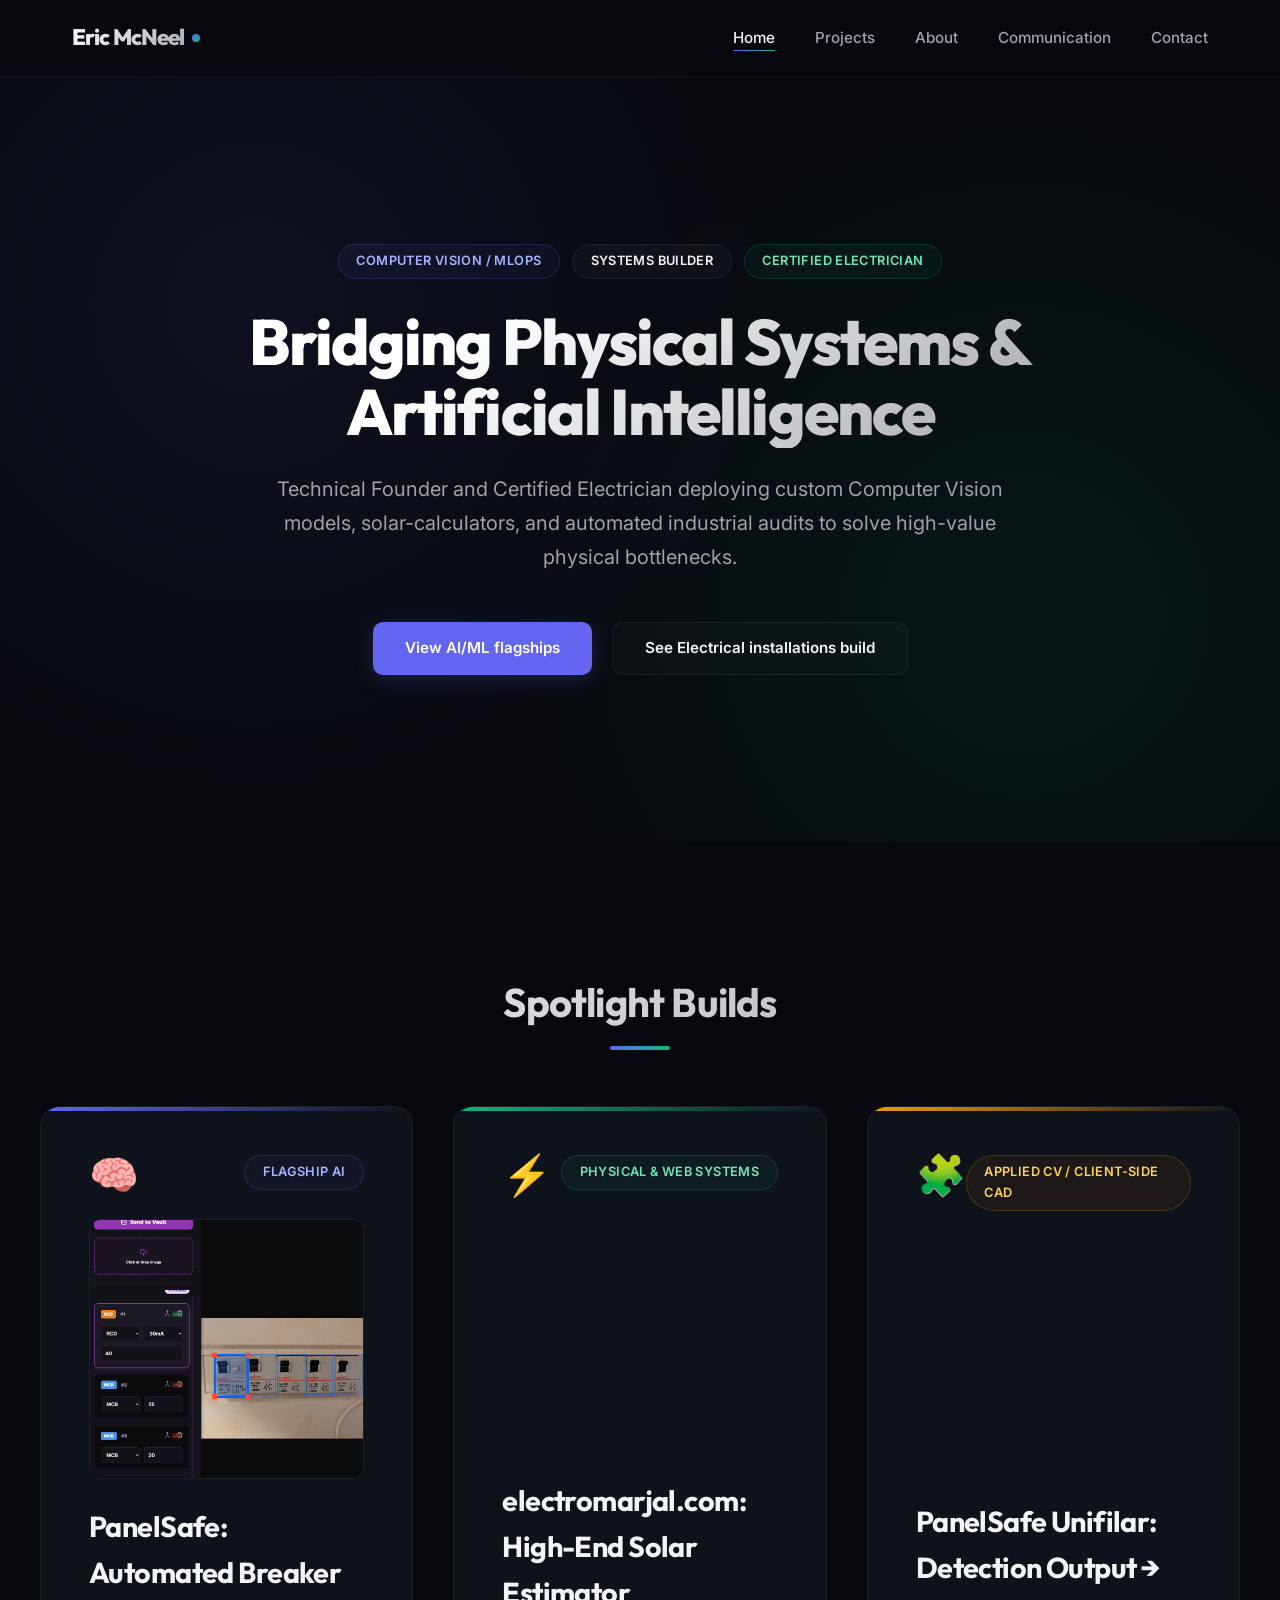
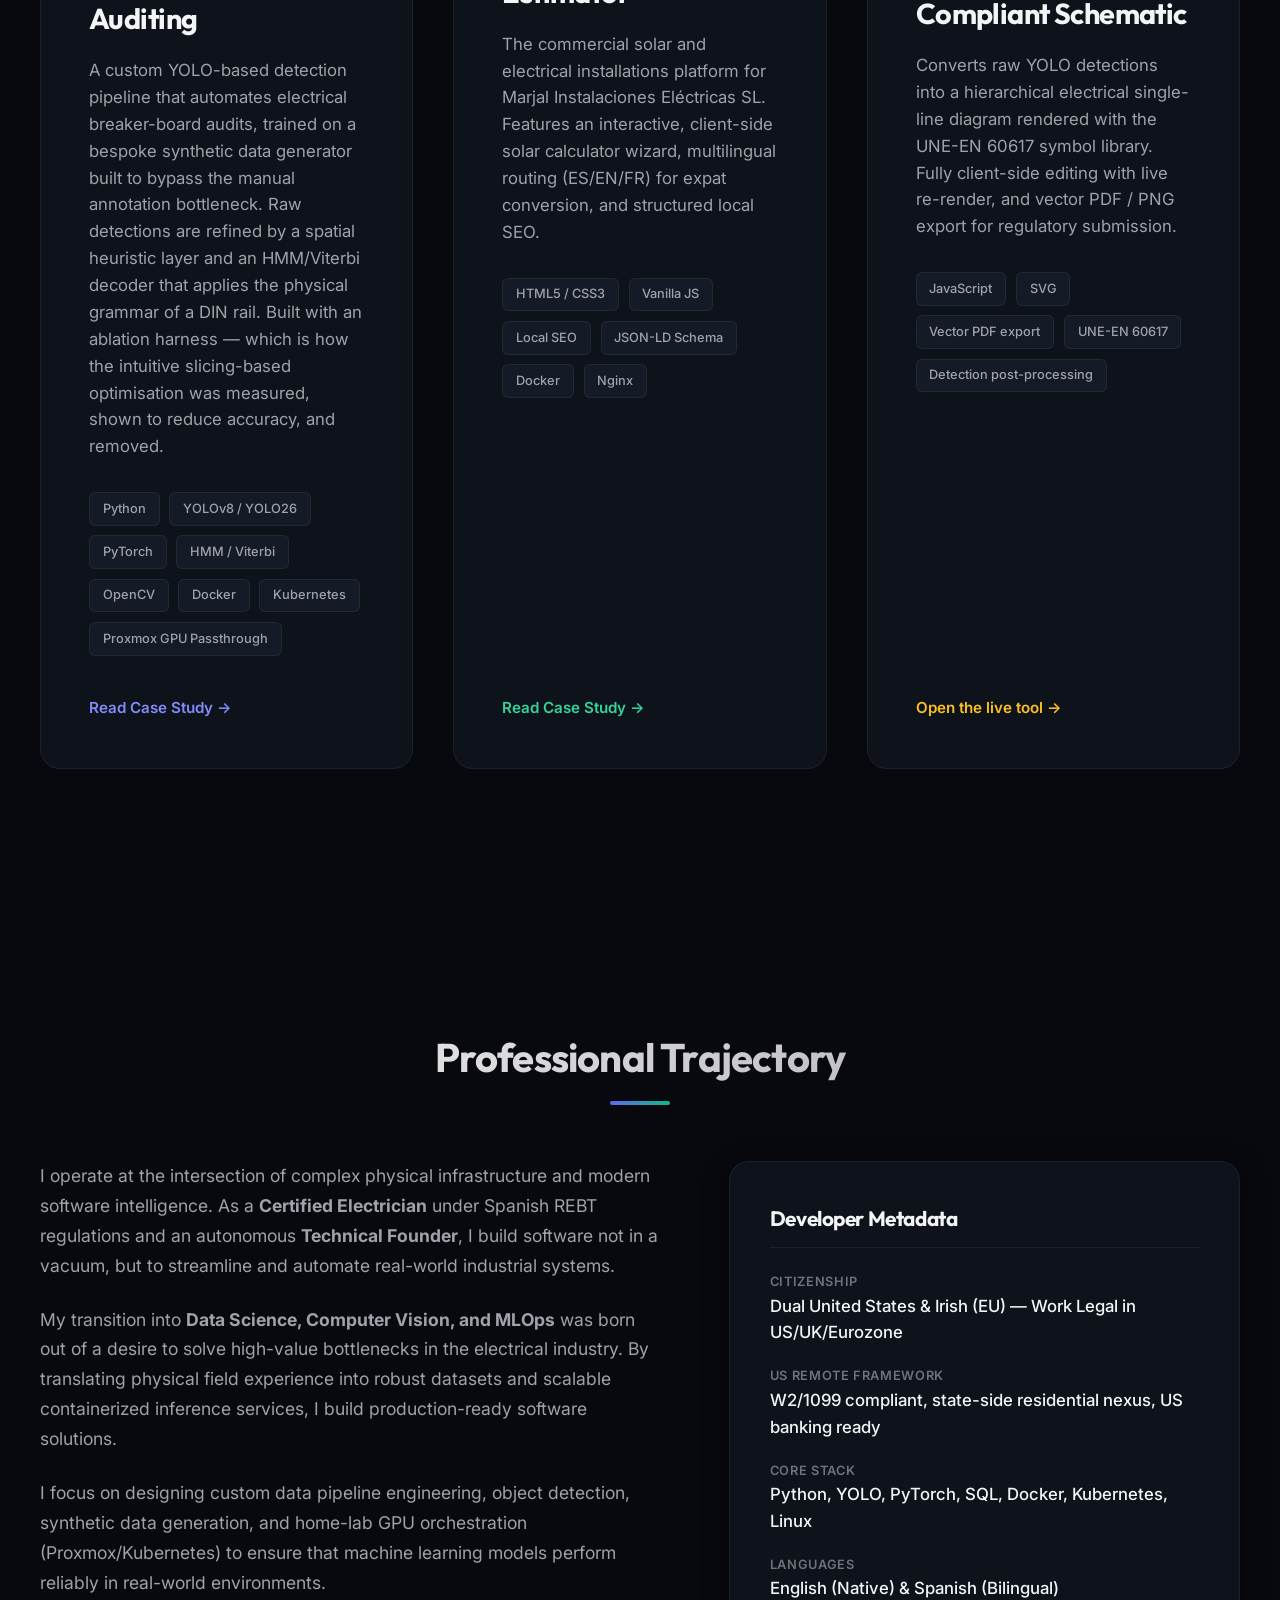
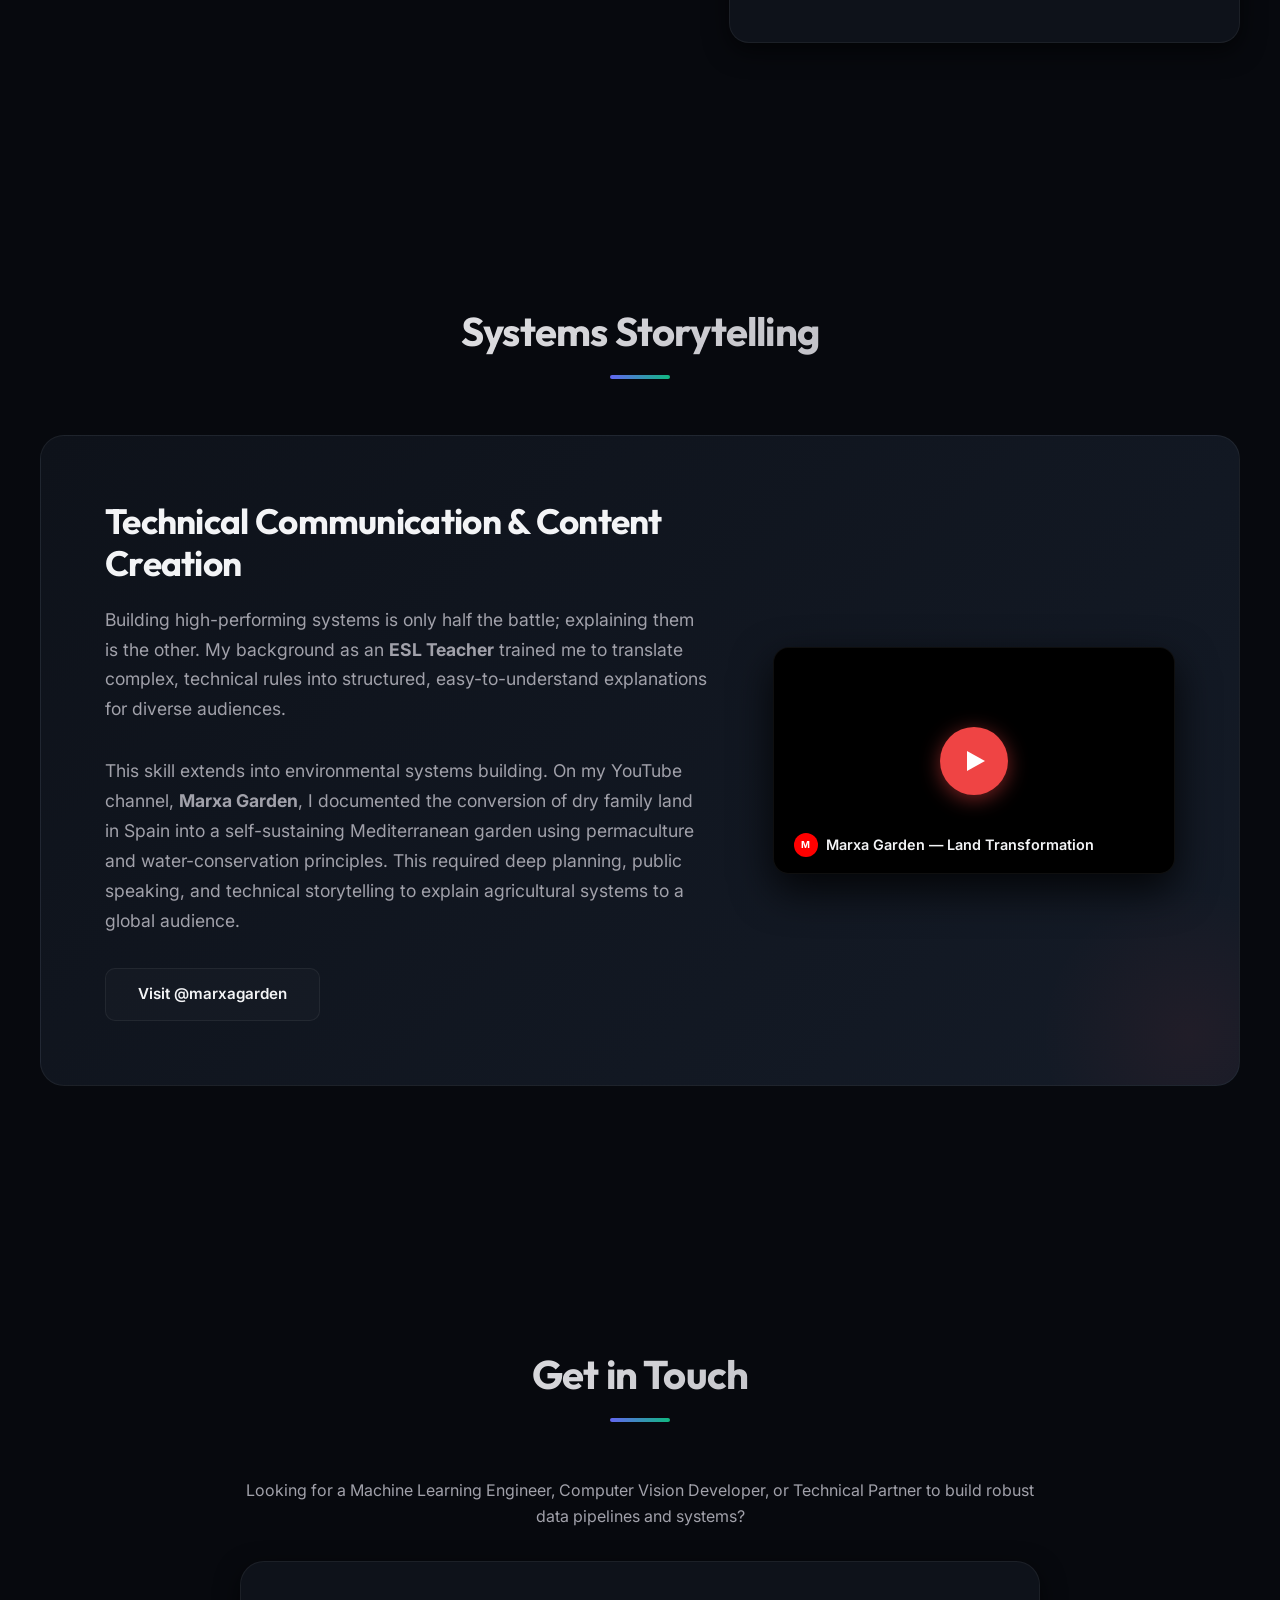
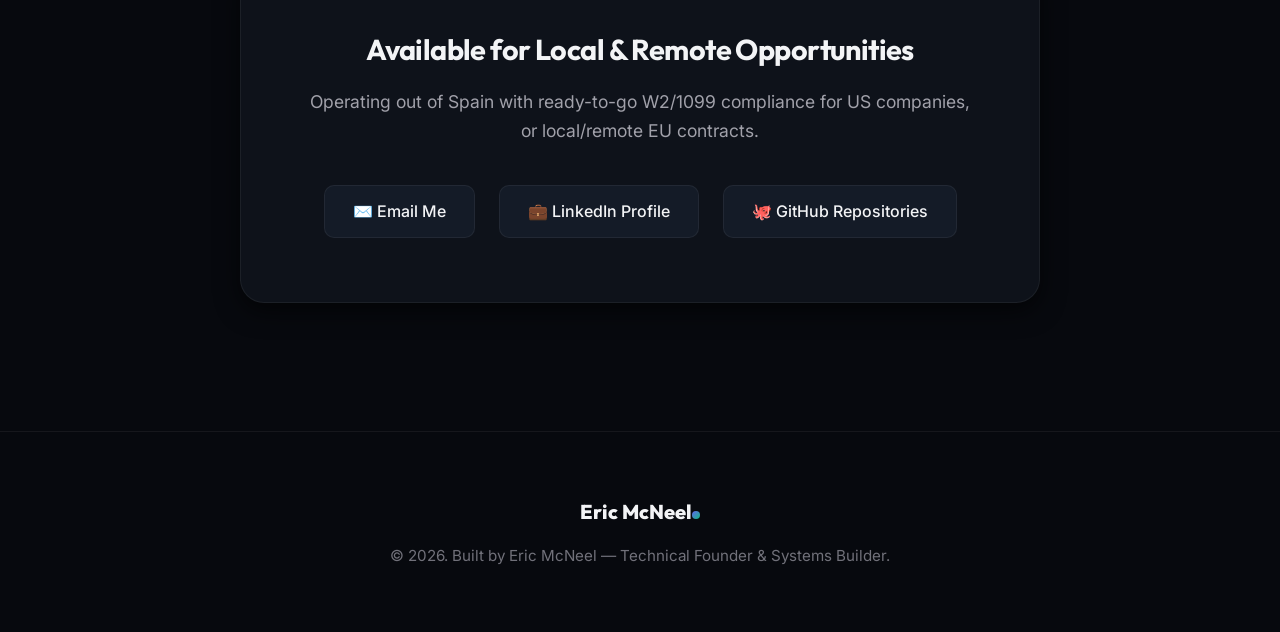
==== index.html @ 77664ff6 "Correct SAHI claims: replace with the label-bug and ablation story SAHI was removed from the PanelSa" ====
<!DOCTYPE html>
<html lang="en">
<head>
    <meta charset="UTF-8">
    <meta name="viewport" content="width=device-width, initial-scale=1.0">
    <title>Eric McNeel | Machine Learning Engineer & Certified Electrician</title>
    
    <!-- SEO Optimization Meta Tags -->
    <meta name="description" content="Portfolio of a Systems Builder, Certified Electrician, and Machine Learning Engineer. Deploying computer vision pipelines, MLOps, solar systems, and automation.">
    <meta name="keywords" content="Machine Learning Engineer, Computer Vision, YOLO, PyTorch, MLOps, Electrician, Renewable Energy, Solar Estimator, Systems Builder">
    <meta name="author" content="Eric McNeel — Technical Founder & Systems Builder">
    
    <!-- Stylesheet -->
    <link rel="stylesheet" href="css/style.css">
    
    <!-- Google Fonts for Modern Typography -->
    <link rel="preconnect" href="https://fonts.googleapis.com">
    <link rel="preconnect" href="https://fonts.gstatic.com" crossorigin>
    <link href="https://fonts.googleapis.com/css2?family=Inter:wght@300;400;500;600;700&family=Outfit:wght@400;600;800&family=Fira+Code:wght@400;500&display=swap" rel="stylesheet">
</head>
<body>
    <header>
        <nav>
            <div class="logo">Eric McNeel<span class="logo-dot"></span></div>
            <ul>
                <li><a href="#hero" class="active">Home</a></li>
                <li><a href="#projects">Projects</a></li>
                <li><a href="#about">About</a></li>
                <li><a href="#communication">Communication</a></li>
                <li><a href="#contact">Contact</a></li>
            </ul>
        </nav>
    </header>

    <main>
        <!-- Hero Section -->
        <section id="hero" class="hero-section">
            <div class="hero-content">
                <div class="hero-badge-container">
                    <span class="badge purple">Computer Vision / MLOps</span>
                    <span class="badge">Systems Builder</span>
                    <span class="badge green">Certified Electrician</span>
                </div>
                <h1>Bridging Physical Systems & Artificial Intelligence</h1>
                <p class="hero-subtext">Technical Founder and Certified Electrician deploying custom Computer Vision models, solar-calculators, and automated industrial audits to solve high-value physical bottlenecks.</p>
                <div class="cta-buttons">
                    <a href="#projects" class="btn primary-purple">View AI/ML flagships</a>
                    <a href="projects/electromarjal_case_study.html" class="btn secondary">See Electrical installations build</a>
                </div>
            </div>
        </section>

        <!-- Project Spotlight Section -->
        <section id="projects" class="section container">
            <h2 class="section-title">Spotlight Builds</h2>
            <div class="projects-grid">
                <!-- Project 1: PanelSafe -->
                <div class="project-card purple">
                    <div class="project-header">
                        <span class="project-icon">🧠</span>
                        <span class="badge purple">Flagship AI</span>
                    </div>
                    <img src="assets/projects/panelsafe-bounding-box-analysis.png" alt="PanelSafe analysis UI showing bounding-box detection of RCD and MCB breakers on a real panel" class="project-image">
                    <div>
                        <h3>PanelSafe: Automated Breaker Auditing</h3>
                        <p class="project-description">A custom YOLO-based detection pipeline that automates electrical breaker-board audits, trained on a bespoke synthetic data generator built to bypass the manual annotation bottleneck. Raw detections are refined by a spatial heuristic layer and an HMM/Viterbi decoder that applies the physical grammar of a DIN rail. Built with an ablation harness — which is how the intuitive slicing-based optimisation was measured, shown to reduce accuracy, and removed.</p>
                        <ul class="tag-list">
                            <li>Python</li>
                            <li>YOLOv8 / YOLO26</li>
                            <li>PyTorch</li>
                            <li>HMM / Viterbi</li>
                            <li>OpenCV</li>
                            <li>Docker</li>
                            <li>Kubernetes</li>
                            <li>Proxmox GPU Passthrough</li>
                        </ul>
                    </div>
                    <div class="project-footer">
                        <a href="projects/panelsafe_case_study.html" class="project-link">Read Case Study &rarr;</a>
                    </div>
                </div>

                <!-- Project 2: electromarjal.com -->
                <div class="project-card green">
                    <div class="project-header">
                        <span class="project-icon">⚡</span>
                        <span class="badge green">Physical & Web Systems</span>
                    </div>
                    <div>
                        <h3>electromarjal.com: High-End Solar Estimator</h3>
                        <p class="project-description">The commercial solar and electrical installations platform for Marjal Instalaciones Eléctricas SL. Features an interactive, client-side solar calculator wizard, multilingual routing (ES/EN/FR) for expat conversion, and structured local SEO.</p>
                        <ul class="tag-list">
                            <li>HTML5 / CSS3</li>
                            <li>Vanilla JS</li>
                            <li>Local SEO</li>
                            <li>JSON-LD Schema</li>
                            <li>Docker</li>
                            <li>Nginx</li>
                        </ul>
                    </div>
                    <div class="project-footer">
                        <a href="projects/electromarjal_case_study.html" class="project-link">Read Case Study &rarr;</a>
                    </div>
                </div>

                <!-- Project 3: PanelSafe Unifilar -->
                <div class="project-card amber">
                    <div class="project-header">
                        <span class="project-icon">🧩</span>
                        <span class="badge amber">Applied CV / Client-Side CAD</span>
                    </div>
                    <div>
                        <h3>PanelSafe Unifilar: Detection Output &rarr; Compliant Schematic</h3>
                        <p class="project-description">Converts raw YOLO detections into a hierarchical electrical single-line diagram rendered with the UNE-EN 60617 symbol library. Fully client-side editing with live re-render, and vector PDF / PNG export for regulatory submission.</p>
                        <ul class="tag-list">
                            <li>JavaScript</li>
                            <li>SVG</li>
                            <li>Vector PDF export</li>
                            <li>UNE-EN 60617</li>
                            <li>Detection post-processing</li>
                        </ul>
                    </div>
                    <div class="project-footer">
                        <a href="https://panelsafe.cv/unifilar/" class="project-link" target="_blank" rel="noopener noreferrer">Open the live tool &rarr;</a>
                    </div>
                </div>
            </div>
        </section>

        <!-- About Section -->
        <section id="about" class="section container">
            <h2 class="section-title">Professional Trajectory</h2>
            <div class="about-grid">
                <div class="about-text">
                    <p>I operate at the intersection of complex physical infrastructure and modern software intelligence. As a <strong>Certified Electrician</strong> under Spanish REBT regulations and an autonomous <strong>Technical Founder</strong>, I build software not in a vacuum, but to streamline and automate real-world industrial systems.</p>
                    
                    <p>My transition into <strong>Data Science, Computer Vision, and MLOps</strong> was born out of a desire to solve high-value bottlenecks in the electrical industry. By translating physical field experience into robust datasets and scalable containerized inference services, I build production-ready software solutions.</p>
                    
                    <p>I focus on designing custom data pipeline engineering, object detection, synthetic data generation, and home-lab GPU orchestration (Proxmox/Kubernetes) to ensure that machine learning models perform reliably in real-world environments.</p>
                </div>
                <div class="profile-card">
                    <h3 class="profile-title">Developer Metadata</h3>
                    <div class="profile-details">
                        <div class="profile-item">
                            <label>Citizenship</label>
                            <span>Dual United States & Irish (EU) — Work Legal in US/UK/Eurozone</span>
                        </div>
                        <div class="profile-item">
                            <label>US Remote Framework</label>
                            <span>W2/1099 compliant, state-side residential nexus, US banking ready</span>
                        </div>
                        <div class="profile-item">
                            <label>Core Stack</label>
                            <span>Python, YOLO, PyTorch, SQL, Docker, Kubernetes, Linux</span>
                        </div>
                        <div class="profile-item">
                            <label>Languages</label>
                            <span>English (Native) & Spanish (Bilingual)</span>
                        </div>
                    </div>
                </div>
            </div>
        </section>

        <!-- Systems Storytelling & Communication Section -->
        <section id="communication" class="section container">
            <h2 class="section-title">Systems Storytelling</h2>
            <div class="communication-card">
                <div class="communication-info">
                    <h3>Technical Communication & Content Creation</h3>
                    <p>Building high-performing systems is only half the battle; explaining them is the other. My background as an <strong>ESL Teacher</strong> trained me to translate complex, technical rules into structured, easy-to-understand explanations for diverse audiences.</p>
                    <p>This skill extends into environmental systems building. On my YouTube channel, <strong>Marxa Garden</strong>, I documented the conversion of dry family land in Spain into a self-sustaining Mediterranean garden using permaculture and water-conservation principles. This required deep planning, public speaking, and technical storytelling to explain agricultural systems to a global audience.</p>
                    <div class="cta-buttons" style="justify-content: flex-start;">
                        <a href="https://www.youtube.com/@marxagarden" target="_blank" rel="noopener noreferrer" class="btn secondary">
                            <span>Visit @marxagarden</span>
                        </a>
                    </div>
                </div>
                <div class="youtube-side">
                    <a href="https://www.youtube.com/@marxagarden" target="_blank" rel="noopener noreferrer" class="youtube-wrapper" aria-label="Watch Marxa Garden on YouTube">
                        <div class="youtube-mock-bg"></div>
                        <div class="youtube-play-btn"></div>
                        <div class="youtube-channel-name">
                            <div class="youtube-channel-logo">M</div>
                            <span>Marxa Garden — Land Transformation</span>
                        </div>
                    </a>
                </div>
            </div>
        </section>

        <!-- Contact Section -->
        <section id="contact" class="section container">
            <h2 class="section-title">Get in Touch</h2>
            <div class="contact-container">
                <p>Looking for a Machine Learning Engineer, Computer Vision Developer, or Technical Partner to build robust data pipelines and systems?</p>
                <div class="contact-card">
                    <h3>Available for Local & Remote Opportunities</h3>
                    <p>Operating out of Spain with ready-to-go W2/1099 compliance for US companies, or local/remote EU contracts.</p>
                    <div class="contact-methods">
                        <a href="mailto:ericmcneel@gmail.com" class="contact-btn">✉️ Email Me</a>
                        <a href="https://www.linkedin.com/in/eric-mcneel-450759a4/" target="_blank" rel="noopener noreferrer" class="contact-btn">💼 LinkedIn Profile</a>
                        <a href="https://github.com/cerrmcneel" target="_blank" rel="noopener noreferrer" class="contact-btn">🐙 GitHub Repositories</a>
                    </div>
                </div>
            </div>
        </section>
    </main>

    <footer>
        <div class="container">
            <div class="footer-logo">Eric McNeel<span class="logo-dot"></span></div>
            <p>&copy; 2026. Built by Eric McNeel — Technical Founder & Systems Builder.</p>
        </div>
    </footer>

    <!-- Interactive Logic Script -->
    <script src="js/portfolio.js"></script>
</body>
</html>
---- css/style.css ----
/* ==========================================
   Core Design System & Reset
   ========================================== */
:root {
    --bg-primary: #07090e;
    --bg-secondary: #0e121a;
    --bg-tertiary: #141b27;
    
    --accent-purple: #6366f1;
    --accent-purple-hover: #4f46e5;
    --accent-purple-glow: rgba(99, 102, 241, 0.15);
    
    --accent-green: #10b981;
    --accent-green-hover: #059669;
    --accent-green-glow: rgba(16, 185, 129, 0.15);

    --accent-red: #ef4444;
    --accent-red-glow: rgba(239, 68, 68, 0.15);

    --accent-amber: #f59e0b;
    --accent-amber-hover: #d97706;
    --accent-amber-glow: rgba(245, 158, 11, 0.15);
    
    --text-primary: #f3f4f6;
    --text-secondary: #a1a1aa;
    --text-muted: #71717a;
    
    --glass-bg: rgba(255, 255, 255, 0.02);
    --glass-border: rgba(255, 255, 255, 0.06);
    --glass-border-hover: rgba(255, 255, 255, 0.15);
    
    --font-heading: 'Outfit', sans-serif;
    --font-body: 'Inter', sans-serif;
    --font-mono: 'Fira Code', monospace;
    
    --shadow-sm: 0 2px 8px rgba(0, 0, 0, 0.5);
    --shadow-md: 0 8px 24px rgba(0, 0, 0, 0.6);
    --shadow-lg: 0 16px 40px rgba(0, 0, 0, 0.8);
    
    --transition-smooth: all 0.4s cubic-bezier(0.16, 1, 0.3, 1);
}

* {
    box-sizing: border-box;
    margin: 0;
    padding: 0;
}

html {
    scroll-behavior: smooth;
}

body {
    background-color: var(--bg-primary);
    color: var(--text-primary);
    font-family: var(--font-body);
    line-height: 1.6;
    overflow-x: hidden;
    -webkit-font-smoothing: antialiased;
}

/* Scrollbar Customization */
::-webkit-scrollbar {
    width: 8px;
}
::-webkit-scrollbar-track {
    background: var(--bg-primary);
}
::-webkit-scrollbar-thumb {
    background: var(--bg-tertiary);
    border-radius: 4px;
}
::-webkit-scrollbar-thumb:hover {
    background: var(--accent-purple);
}

/* ==========================================
   Typography & Typography Utilities
   ========================================== */
h1, h2, h3, h4 {
    font-family: var(--font-heading);
    font-weight: 700;
    letter-spacing: -0.02em;
}

p {
    color: var(--text-secondary);
}

a {
    color: inherit;
    text-decoration: none;
    transition: var(--transition-smooth);
}

/* ==========================================
   Layout & Grid Utilities
   ========================================== */
.container {
    max-width: 1200px;
    margin: 0 auto;
    padding: 0 2rem;
}

.section {
    padding: 8rem 0;
    position: relative;
}

.section-title {
    font-size: 2.5rem;
    margin-bottom: 3.5rem;
    text-align: center;
    position: relative;
    background: linear-gradient(135deg, #ffffff, #a1a1aa);
    -webkit-background-clip: text;
    -webkit-text-fill-color: transparent;
}

.section-title::after {
    content: '';
    display: block;
    width: 60px;
    height: 4px;
    background: linear-gradient(90deg, var(--accent-purple), var(--accent-green));
    margin: 0.75rem auto 0;
    border-radius: 2px;
}

/* ==========================================
   Header & Navigation
   ========================================== */
header {
    background: rgba(7, 9, 14, 0.75);
    backdrop-filter: blur(20px);
    -webkit-backdrop-filter: blur(20px);
    border-bottom: 1px solid var(--glass-border);
    position: sticky;
    top: 0;
    z-index: 100;
    transition: var(--transition-smooth);
}

nav {
    display: flex;
    justify-content: space-between;
    align-items: center;
    max-width: 1200px;
    margin: 0 auto;
    padding: 1.25rem 2rem;
}

.logo {
    font-family: var(--font-heading);
    font-size: 1.4rem;
    font-weight: 800;
    letter-spacing: -0.04em;
    background: linear-gradient(135deg, #ffffff, #a1a1aa);
    -webkit-background-clip: text;
    -webkit-text-fill-color: transparent;
    display: flex;
    align-items: center;
    gap: 0.5rem;
}

.logo-dot {
    width: 8px;
    height: 8px;
    background: linear-gradient(135deg, var(--accent-purple), var(--accent-green));
    border-radius: 50%;
    display: inline-block;
}

nav ul {
    list-style: none;
    display: flex;
    gap: 2.5rem;
    align-items: center;
}

nav a {
    color: var(--text-secondary);
    font-size: 0.95rem;
    font-weight: 500;
    position: relative;
    padding: 0.25rem 0;
}

nav a::after {
    content: '';
    position: absolute;
    bottom: 0;
    left: 0;
    width: 0;
    height: 1px;
    background: var(--accent-purple);
    transition: var(--transition-smooth);
}

nav a:hover {
    color: var(--text-primary);
}

nav a:hover::after {
    width: 100%;
}

nav a.active {
    color: var(--text-primary);
}

nav a.active::after {
    width: 100%;
    background: linear-gradient(90deg, var(--accent-purple), var(--accent-green));
}

/* ==========================================
   Hero Section
   ========================================== */
.hero-section {
    display: flex;
    align-items: center;
    justify-content: center;
    min-height: 85vh;
    padding: 6rem 2rem;
    text-align: center;
    background: 
        radial-gradient(circle at 20% 30%, rgba(99, 102, 241, 0.08) 0%, transparent 45%),
        radial-gradient(circle at 80% 70%, rgba(16, 185, 129, 0.08) 0%, transparent 45%);
    position: relative;
}

.hero-content {
    max-width: 900px;
    z-index: 2;
}

.hero-badge-container {
    display: flex;
    justify-content: center;
    gap: 0.75rem;
    margin-bottom: 1.75rem;
    flex-wrap: wrap;
}

.badge {
    display: inline-flex;
    align-items: center;
    gap: 0.5rem;
    background: rgba(255, 255, 255, 0.03);
    border: 1px solid var(--glass-border);
    color: var(--text-primary);
    padding: 0.4rem 1.1rem;
    border-radius: 9999px;
    font-size: 0.8rem;
    font-weight: 600;
    letter-spacing: 0.03em;
    text-transform: uppercase;
}

.badge.purple {
    background: rgba(99, 102, 241, 0.06);
    border-color: rgba(99, 102, 241, 0.2);
    color: #a5b4fc;
}

.badge.green {
    background: rgba(16, 185, 129, 0.06);
    border-color: rgba(16, 185, 129, 0.2);
    color: #6ee7b7;
}

.badge.amber {
    background: rgba(245, 158, 11, 0.06);
    border-color: rgba(245, 158, 11, 0.2);
    color: #fcd34d;
}

.hero-section h1 {
    font-size: 4rem;
    line-height: 1.1;
    letter-spacing: -0.03em;
    margin-bottom: 1.5rem;
    font-weight: 800;
    background: linear-gradient(135deg, #ffffff 30%, #a1a1aa 100%);
    -webkit-background-clip: text;
    -webkit-text-fill-color: transparent;
}

.hero-subtext {
    font-size: 1.25rem;
    color: var(--text-secondary);
    margin-bottom: 3rem;
    line-height: 1.7;
    max-width: 750px;
    margin-left: auto;
    margin-right: auto;
}

.cta-buttons {
    display: flex;
    justify-content: center;
    gap: 1.25rem;
}

.btn {
    display: inline-flex;
    align-items: center;
    gap: 0.5rem;
    padding: 0.85rem 2rem;
    border-radius: 10px;
    font-weight: 600;
    font-size: 0.95rem;
    transition: var(--transition-smooth);
    cursor: pointer;
}

.btn.primary-purple {
    background-color: var(--accent-purple);
    color: white;
    box-shadow: 0 4px 20px rgba(99, 102, 241, 0.25);
}

.btn.primary-purple:hover {
    background-color: var(--accent-purple-hover);
    transform: translateY(-3px);
    box-shadow: 0 10px 25px rgba(99, 102, 241, 0.4);
}

.btn.primary-green {
    background-color: var(--accent-green);
    color: white;
    box-shadow: 0 4px 20px rgba(16, 185, 129, 0.25);
}

.btn.primary-green:hover {
    background-color: var(--accent-green-hover);
    transform: translateY(-3px);
    box-shadow: 0 10px 25px rgba(16, 185, 129, 0.4);
}

.btn.secondary {
    background: var(--glass-bg);
    color: var(--text-primary);
    border: 1px solid var(--glass-border);
}

.btn.secondary:hover {
    background: var(--glass-hover);
    border-color: var(--glass-border-hover);
    transform: translateY(-3px);
}

/* ==========================================
   Two-Column Spotlight Projects Section
   ========================================== */
.projects-grid {
    display: grid;
    /* auto-fit rather than a fixed 2 columns: fits 3 cards across at desktop
       width and reflows to 2 (then 1, via the mobile breakpoint below) as the
       viewport narrows, so adding a further card needs no CSS change. */
    grid-template-columns: repeat(auto-fit, minmax(320px, 1fr));
    gap: 2.5rem;
}

.project-card {
    background: var(--bg-secondary);
    border: 1px solid var(--glass-border);
    border-radius: 20px;
    padding: 3rem;
    position: relative;
    overflow: hidden;
    display: flex;
    flex-direction: column;
    justify-content: space-between;
    transition: var(--transition-smooth);
}

.project-card::before {
    content: '';
    position: absolute;
    top: 0;
    left: 0;
    right: 0;
    height: 4px;
    background: transparent;
    transition: var(--transition-smooth);
}

.project-card.purple::before {
    background: linear-gradient(90deg, var(--accent-purple), transparent);
}

.project-card.green::before {
    background: linear-gradient(90deg, var(--accent-green), transparent);
}

.project-card.amber::before {
    background: linear-gradient(90deg, var(--accent-amber), transparent);
}

.project-card:hover {
    transform: translateY(-6px);
    border-color: var(--glass-border-hover);
    box-shadow: var(--shadow-lg);
}

.project-card.purple:hover {
    box-shadow: 0 20px 40px rgba(99, 102, 241, 0.07);
}

.project-card.green:hover {
    box-shadow: 0 20px 40px rgba(16, 185, 129, 0.07);
}

.project-card.amber:hover {
    box-shadow: 0 20px 40px rgba(245, 158, 11, 0.07);
}

.project-header {
    display: flex;
    justify-content: space-between;
    align-items: flex-start;
    margin-bottom: 1.5rem;
}

.project-image {
    width: 100%;
    height: auto;
    max-height: 260px;
    object-fit: cover;
    border-radius: 12px;
    margin-bottom: 1.5rem;
    border: 1px solid var(--glass-border);
}

.project-icon {
    font-size: 2.5rem;
    line-height: 1;
}

.project-card h3 {
    font-size: 1.8rem;
    margin-bottom: 1rem;
    color: var(--text-primary);
}

.project-description {
    color: var(--text-secondary);
    font-size: 1.05rem;
    margin-bottom: 2rem;
    line-height: 1.6;
    flex-grow: 1;
}

.tag-list {
    display: flex;
    flex-wrap: wrap;
    gap: 0.6rem;
    list-style: none;
    margin-bottom: 2.5rem;
}

.tag-list li {
    background: var(--bg-tertiary);
    border: 1px solid var(--glass-border);
    padding: 0.35rem 0.8rem;
    border-radius: 6px;
    font-size: 0.8rem;
    font-weight: 500;
    color: var(--text-secondary);
    transition: var(--transition-smooth);
}

.project-card.purple:hover .tag-list li {
    border-color: rgba(99, 102, 241, 0.2);
}

.project-card.green:hover .tag-list li {
    border-color: rgba(16, 185, 129, 0.2);
}

.project-card.amber:hover .tag-list li {
    border-color: rgba(245, 158, 11, 0.2);
}

.project-footer {
    display: flex;
    justify-content: space-between;
    align-items: center;
}

.project-link {
    font-weight: 600;
    font-size: 0.95rem;
    display: inline-flex;
    align-items: center;
    gap: 0.4rem;
}

.project-card.purple .project-link {
    color: #818cf8;
}

.project-card.green .project-link {
    color: #34d399;
}

.project-card.amber .project-link {
    color: #fbbf24;
}

.project-card.purple .project-link:hover {
    color: #a5b4fc;
}

.project-card.green .project-link:hover {
    color: #6ee7b7;
}

.project-card.amber .project-link:hover {
    color: #fcd34d;
}

/* ==========================================
   About Section & Trajectory Timeline
   ========================================== */
.about-grid {
    display: grid;
    grid-template-columns: 1.1fr 0.9fr;
    gap: 4rem;
    align-items: start;
}

.about-text p {
    font-size: 1.1rem;
    line-height: 1.7;
    margin-bottom: 1.5rem;
}

.profile-card {
    background: var(--bg-secondary);
    border: 1px solid var(--glass-border);
    border-radius: 20px;
    padding: 2.5rem;
    box-shadow: var(--shadow-md);
}

.profile-title {
    font-size: 1.3rem;
    margin-bottom: 1.5rem;
    display: flex;
    align-items: center;
    gap: 0.5rem;
    color: var(--text-primary);
    border-bottom: 1px solid var(--glass-border);
    padding-bottom: 0.75rem;
}

.profile-details {
    display: flex;
    flex-direction: column;
    gap: 1.25rem;
}

.profile-item {
    display: flex;
    flex-direction: column;
}

.profile-item label {
    font-size: 0.8rem;
    color: var(--text-muted);
    text-transform: uppercase;
    letter-spacing: 0.05em;
    font-weight: 600;
}

.profile-item span {
    font-size: 1.05rem;
    font-weight: 500;
    color: var(--text-primary);
}

/* ==========================================
   Systems Storytelling (YouTube / Communication)
   ========================================== */
.communication-card {
    background: linear-gradient(135deg, var(--bg-secondary) 0%, var(--bg-tertiary) 100%);
    border: 1px solid var(--glass-border);
    border-radius: 24px;
    padding: 4rem;
    display: grid;
    grid-template-columns: 1.2fr 0.8fr;
    gap: 4rem;
    align-items: center;
    position: relative;
    overflow: hidden;
}

.communication-card::before {
    content: '';
    position: absolute;
    bottom: -100px;
    right: -100px;
    width: 300px;
    height: 300px;
    background: radial-gradient(circle, rgba(239, 68, 68, 0.06) 0%, transparent 70%);
    z-index: 1;
}

.communication-info {
    z-index: 2;
}

.communication-info h3 {
    font-size: 2.2rem;
    margin-bottom: 1.25rem;
    line-height: 1.2;
}

.communication-info p {
    font-size: 1.1rem;
    line-height: 1.7;
    margin-bottom: 2rem;
}

.youtube-wrapper {
    position: relative;
    border-radius: 16px;
    overflow: hidden;
    aspect-ratio: 16/9;
    border: 1px solid var(--glass-border);
    box-shadow: var(--shadow-lg);
    background: #000;
    display: flex;
    align-items: center;
    justify-content: center;
    z-index: 2;
    transition: var(--transition-smooth);
}

.youtube-wrapper:hover {
    transform: scale(1.02);
    border-color: rgba(239, 68, 68, 0.4);
}

.youtube-mock-bg {
    position: absolute;
    width: 100%;
    height: 100%;
    background: linear-gradient(rgba(0,0,0,0.6), rgba(0,0,0,0.85)), url('https://img.youtube.com/vi/placeholder/maxresdefault.jpg') center/cover no-repeat;
    filter: blur(1px);
}

.youtube-play-btn {
    width: 68px;
    height: 68px;
    background: var(--accent-red);
    border-radius: 50%;
    display: flex;
    align-items: center;
    justify-content: center;
    z-index: 2;
    box-shadow: 0 4px 20px rgba(239, 68, 68, 0.5);
    transition: var(--transition-smooth);
}

.youtube-play-btn::after {
    content: '';
    display: block;
    width: 0;
    height: 0;
    border-style: solid;
    border-width: 10px 0 10px 18px;
    border-color: transparent transparent transparent #ffffff;
    margin-left: 5px;
}

.youtube-wrapper:hover .youtube-play-btn {
    transform: scale(1.1);
    background: #ff0000;
    box-shadow: 0 6px 25px rgba(259, 68, 68, 0.7);
}

.youtube-channel-name {
    position: absolute;
    bottom: 1rem;
    left: 1.25rem;
    z-index: 2;
    font-weight: 600;
    font-size: 0.9rem;
    display: flex;
    align-items: center;
    gap: 0.5rem;
    color: var(--text-primary);
}

.youtube-channel-logo {
    width: 24px;
    height: 24px;
    background: red;
    border-radius: 50%;
    display: flex;
    align-items: center;
    justify-content: center;
    font-size: 0.6rem;
    font-weight: bold;
    color: white;
}

/* ==========================================
   Contact Section
   ========================================== */
.contact-container {
    max-width: 800px;
    margin: 0 auto;
    text-align: center;
}

.contact-card {
    background: var(--bg-secondary);
    border: 1px solid var(--glass-border);
    border-radius: 24px;
    padding: 4rem;
    margin-top: 2rem;
    box-shadow: var(--shadow-md);
}

.contact-card h3 {
    font-size: 1.8rem;
    margin-bottom: 1rem;
}

.contact-card p {
    font-size: 1.1rem;
    margin-bottom: 2.5rem;
}

.contact-methods {
    display: flex;
    justify-content: center;
    gap: 1.5rem;
    flex-wrap: wrap;
}

.contact-btn {
    display: inline-flex;
    align-items: center;
    gap: 0.5rem;
    background: var(--bg-tertiary);
    border: 1px solid var(--glass-border);
    padding: 0.8rem 1.75rem;
    border-radius: 10px;
    font-weight: 500;
    transition: var(--transition-smooth);
}

.contact-btn:hover {
    border-color: var(--accent-purple);
    background: var(--glass-hover);
    transform: translateY(-2px);
}

/* ==========================================
   Footer
   ========================================== */
footer {
    border-top: 1px solid var(--glass-border);
    padding: 4rem 0;
    text-align: center;
    background: var(--bg-primary);
}

footer p {
    color: var(--text-muted);
    font-size: 0.95rem;
}

.footer-logo {
    font-family: var(--font-heading);
    font-size: 1.25rem;
    font-weight: 800;
    margin-bottom: 1rem;
    color: var(--text-primary);
}

/* ==========================================
   Responsive Design
   ========================================== */
@media (max-width: 1024px) {
    .projects-grid {
        grid-template-columns: 1fr;
        gap: 2rem;
    }
    
    .about-grid {
        grid-template-columns: 1fr;
        gap: 3rem;
    }
    
    .communication-card {
        grid-template-columns: 1fr;
        gap: 3rem;
        padding: 3rem;
    }
    
    .hero-section h1 {
        font-size: 3.2rem;
    }
}

@media (max-width: 768px) {
    .hero-section h1 {
        font-size: 2.5rem;
    }
    
    .hero-subtext {
        font-size: 1.1rem;
    }
    
    .cta-buttons {
        flex-direction: column;
        align-items: stretch;
    }
    
    .contact-methods {
        flex-direction: column;
    }
    
    .contact-card {
        padding: 2.5rem 1.5rem;
    }
    
    nav {
        flex-direction: column;
        gap: 1rem;
    }
}
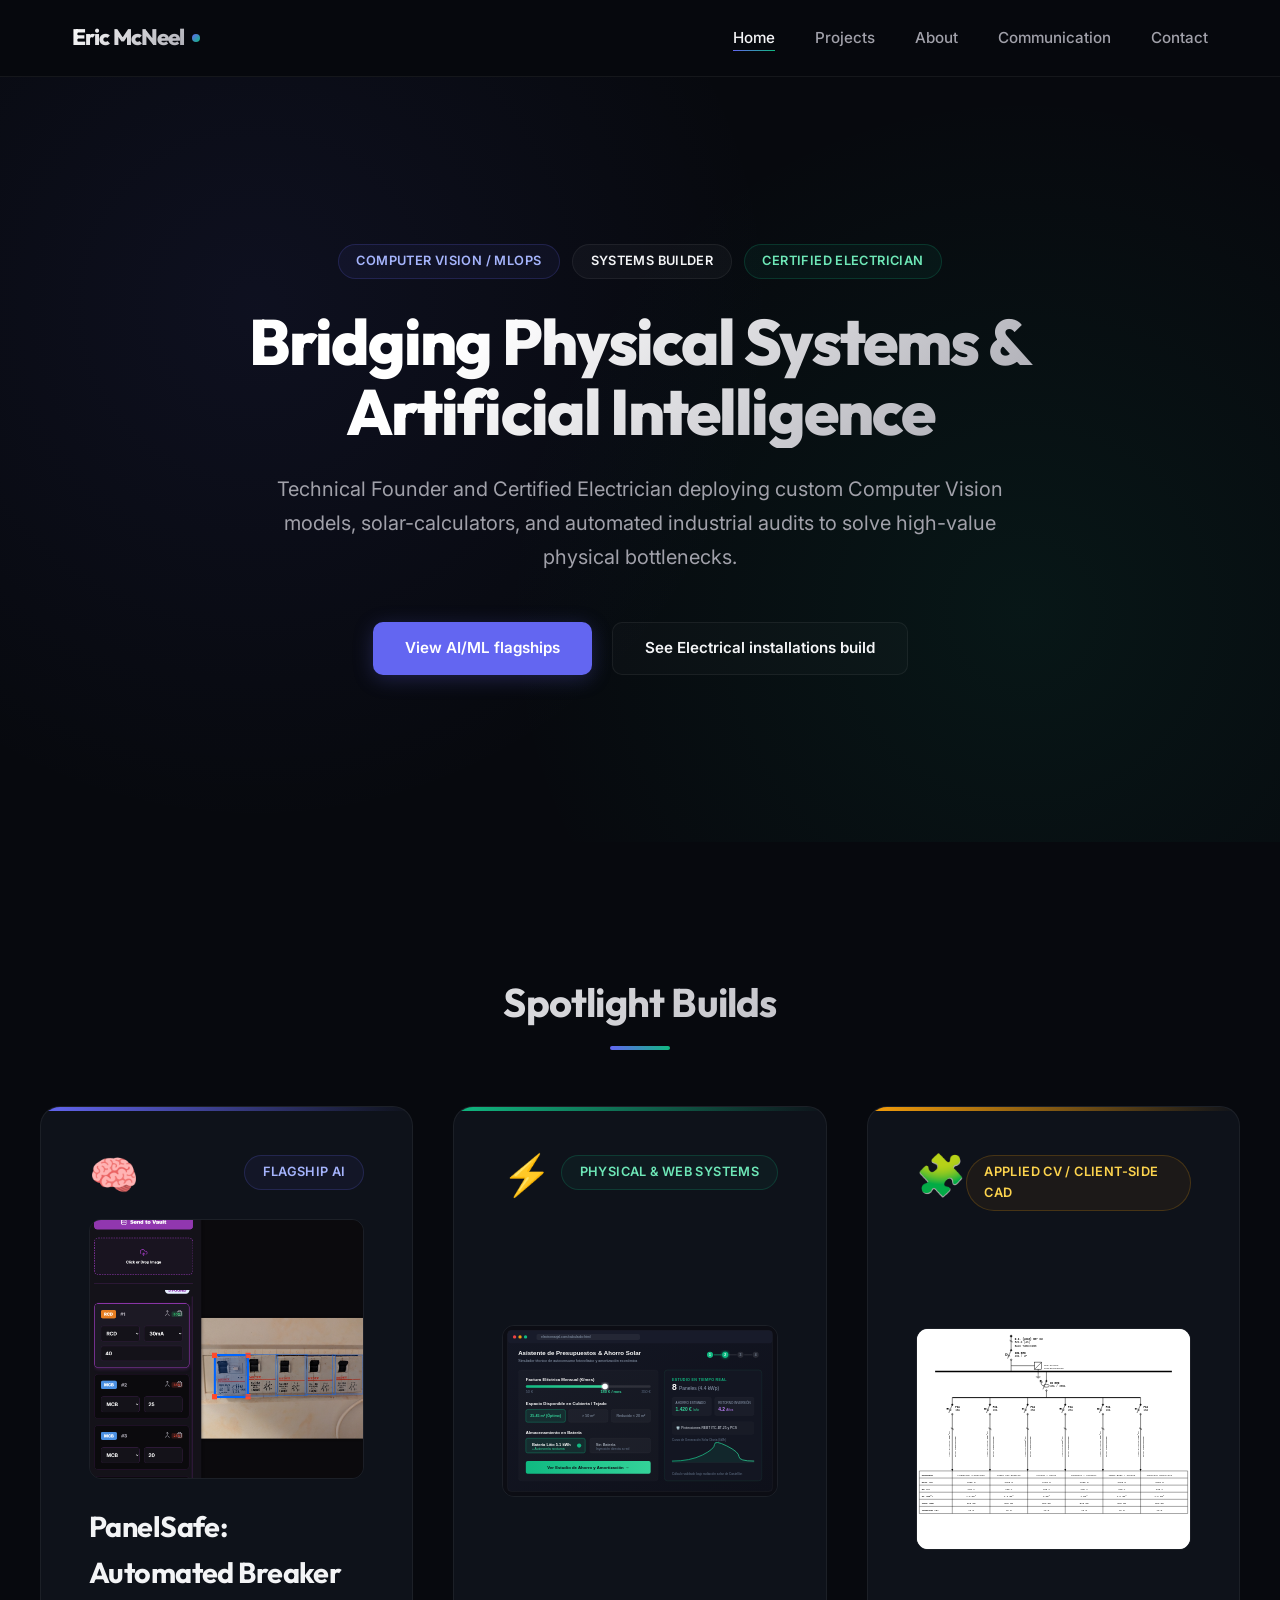
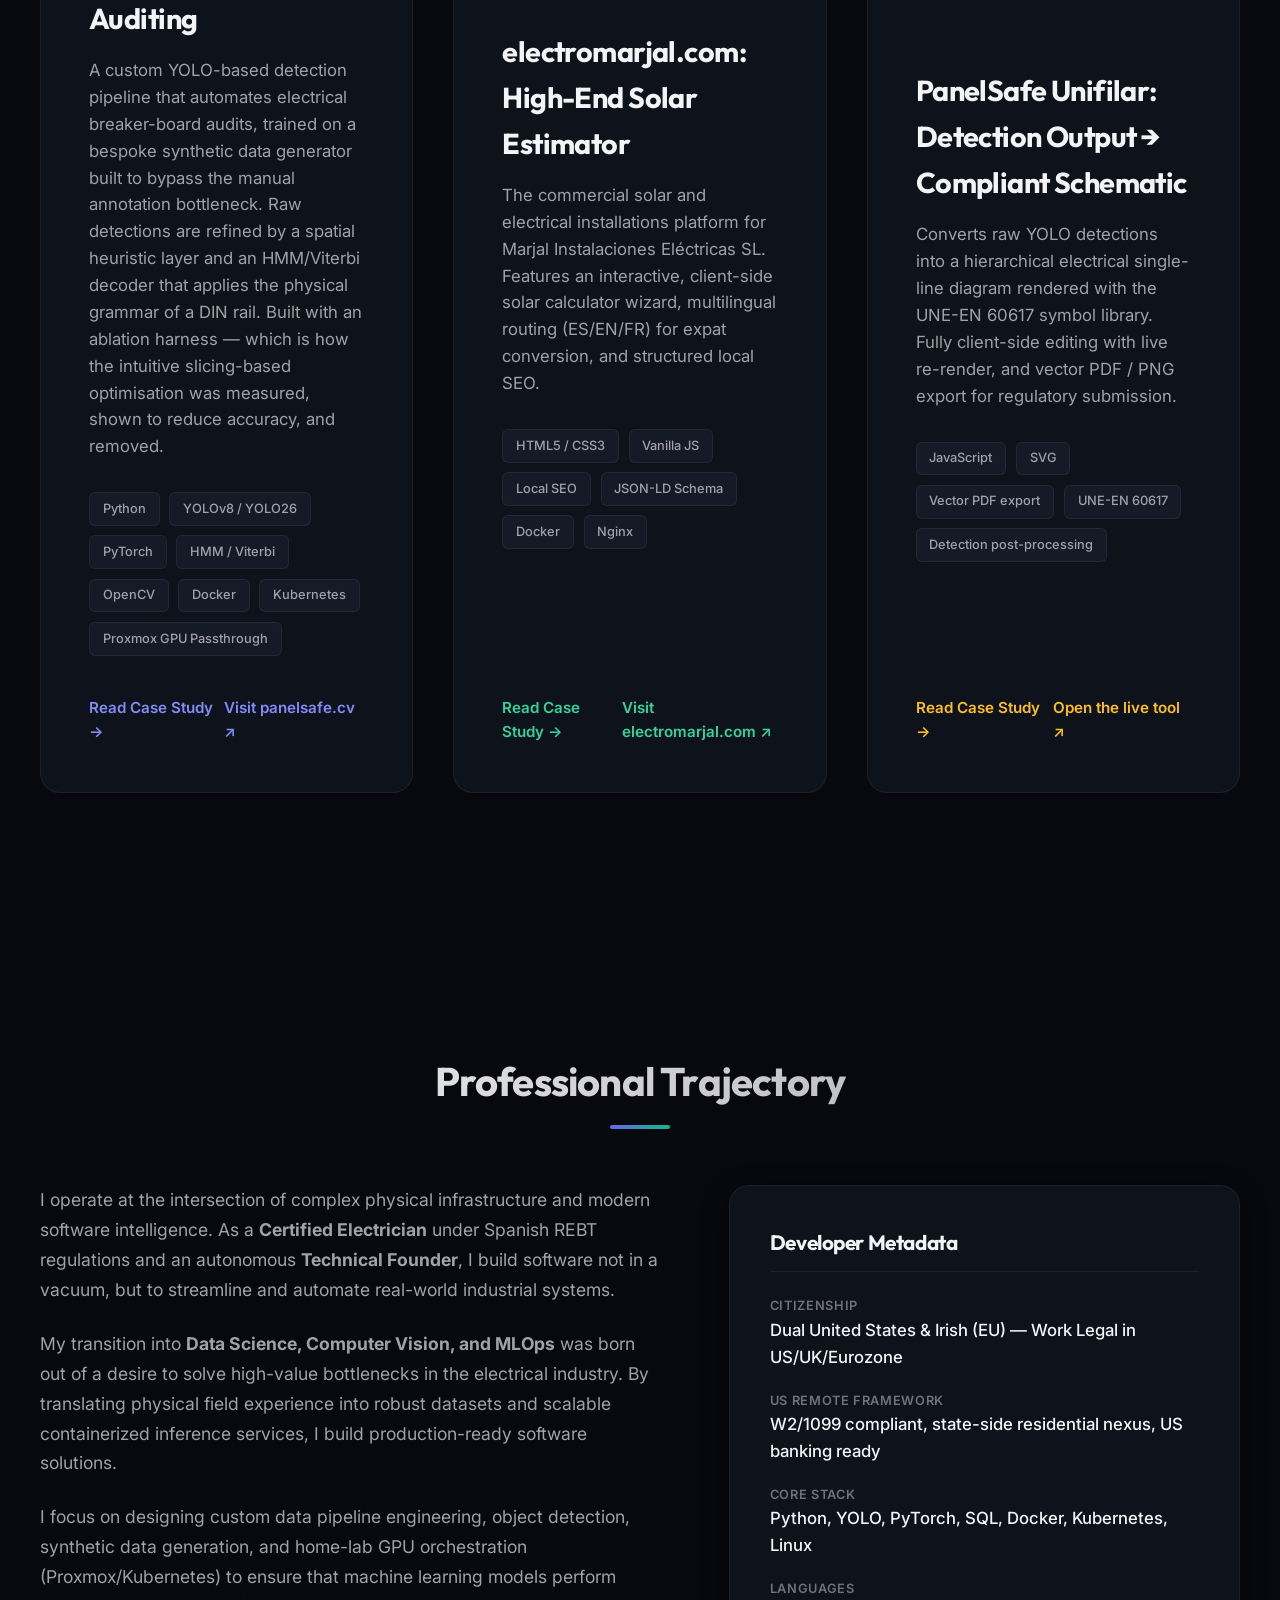
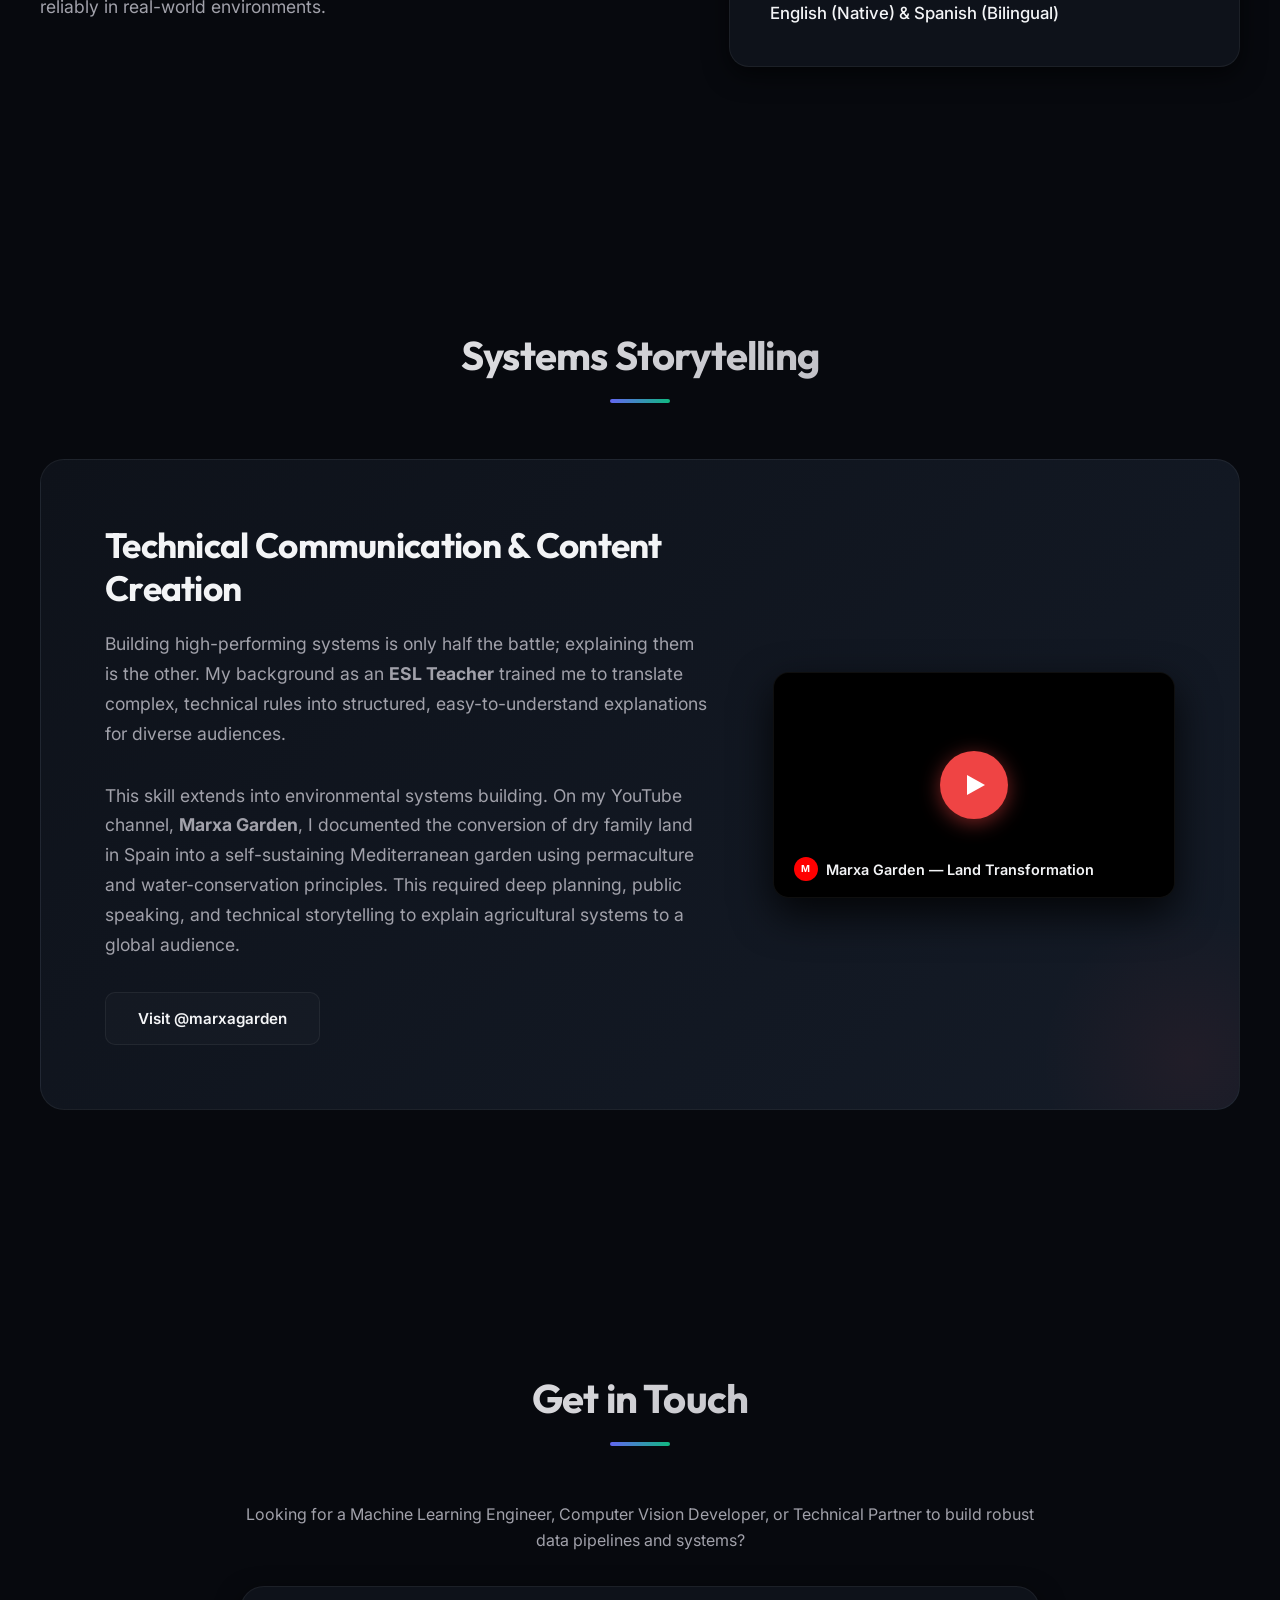
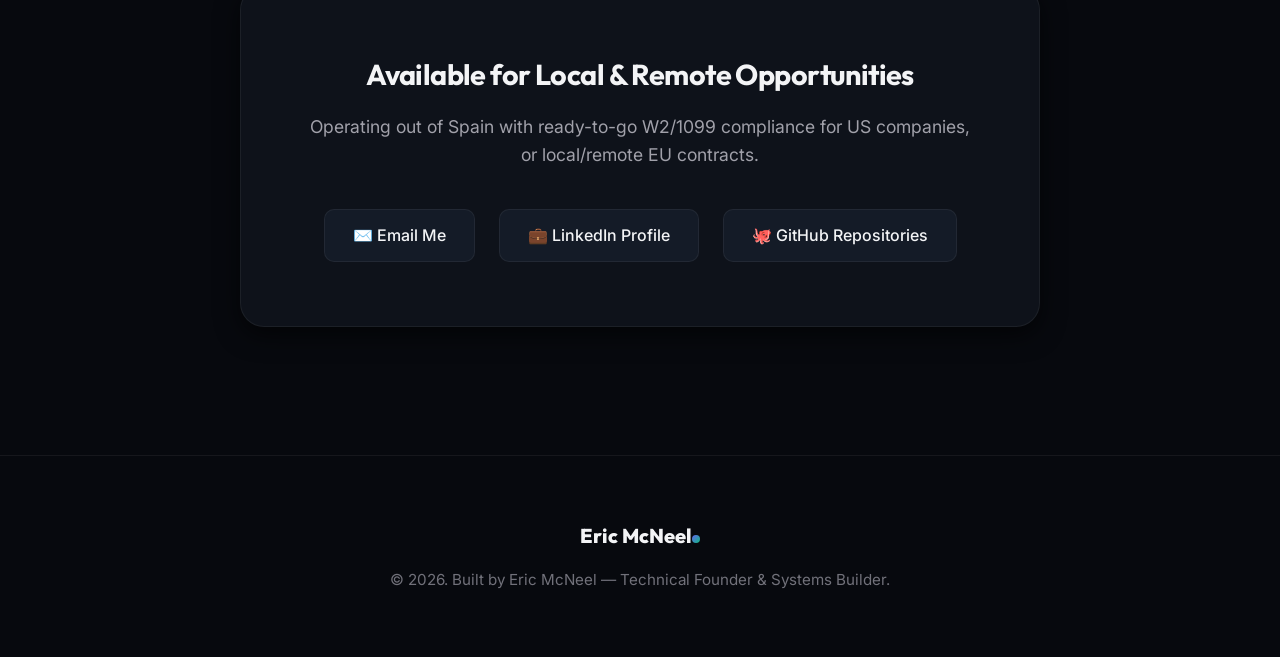
==== commit 2820fdc7: "feat(portfolio): unify spotlight cards, add unifilar case study and visual assets" ====
--- a/index.html
+++ b/index.html
@@ -77,6 +77,7 @@
                     </div>
                     <div class="project-footer">
                         <a href="projects/panelsafe_case_study.html" class="project-link">Read Case Study &rarr;</a>
+                        <a href="https://panelsafe.cv" class="project-link" target="_blank" rel="noopener noreferrer">Visit panelsafe.cv &nearr;</a>
                     </div>
                 </div>
 
@@ -86,6 +87,7 @@
                         <span class="project-icon">⚡</span>
                         <span class="badge green">Physical & Web Systems</span>
                     </div>
+                    <img src="assets/projects/electromarjal-solar-calculator.svg" alt="Electromarjal interactive solar savings calculator wizard and real-time amortization estimation" class="project-image">
                     <div>
                         <h3>electromarjal.com: High-End Solar Estimator</h3>
                         <p class="project-description">The commercial solar and electrical installations platform for Marjal Instalaciones Eléctricas SL. Features an interactive, client-side solar calculator wizard, multilingual routing (ES/EN/FR) for expat conversion, and structured local SEO.</p>
@@ -100,6 +102,7 @@
                     </div>
                     <div class="project-footer">
                         <a href="projects/electromarjal_case_study.html" class="project-link">Read Case Study &rarr;</a>
+                        <a href="https://electromarjal.com" class="project-link" target="_blank" rel="noopener noreferrer">Visit electromarjal.com &nearr;</a>
                     </div>
                 </div>
 
@@ -109,6 +112,7 @@
                         <span class="project-icon">🧩</span>
                         <span class="badge amber">Applied CV / Client-Side CAD</span>
                     </div>
+                    <img src="assets/projects/panelsafe-unifilar-diagram.svg" alt="Generated UNE-EN 60617 Single Line Diagram from PanelSafe Unifilar CAD engine" class="project-image">
                     <div>
                         <h3>PanelSafe Unifilar: Detection Output &rarr; Compliant Schematic</h3>
                         <p class="project-description">Converts raw YOLO detections into a hierarchical electrical single-line diagram rendered with the UNE-EN 60617 symbol library. Fully client-side editing with live re-render, and vector PDF / PNG export for regulatory submission.</p>
@@ -121,7 +125,8 @@
                         </ul>
                     </div>
                     <div class="project-footer">
-                        <a href="https://panelsafe.cv/unifilar/" class="project-link" target="_blank" rel="noopener noreferrer">Open the live tool &rarr;</a>
+                        <a href="projects/unifilar_case_study.html" class="project-link">Read Case Study &rarr;</a>
+                        <a href="https://panelsafe.cv/unifilar/" class="project-link" target="_blank" rel="noopener noreferrer">Open the live tool &nearr;</a>
                     </div>
                 </div>
             </div>
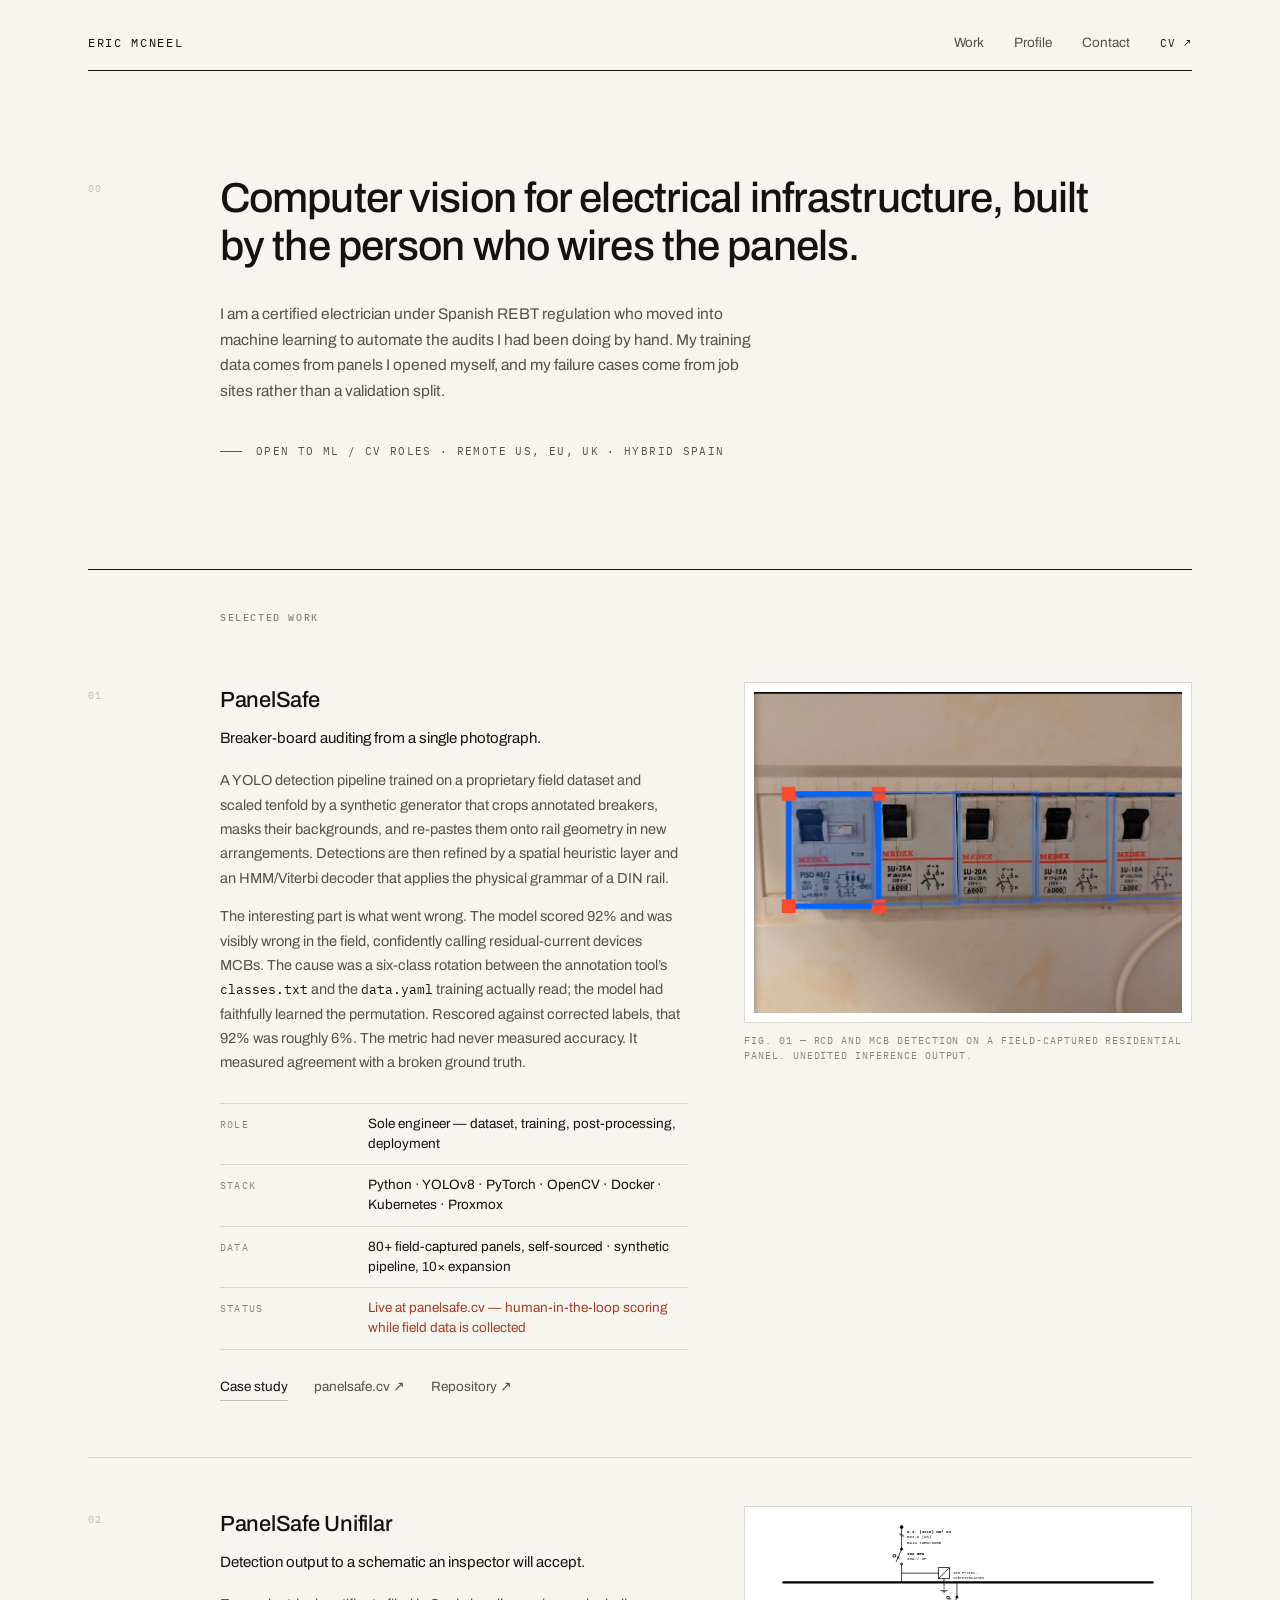
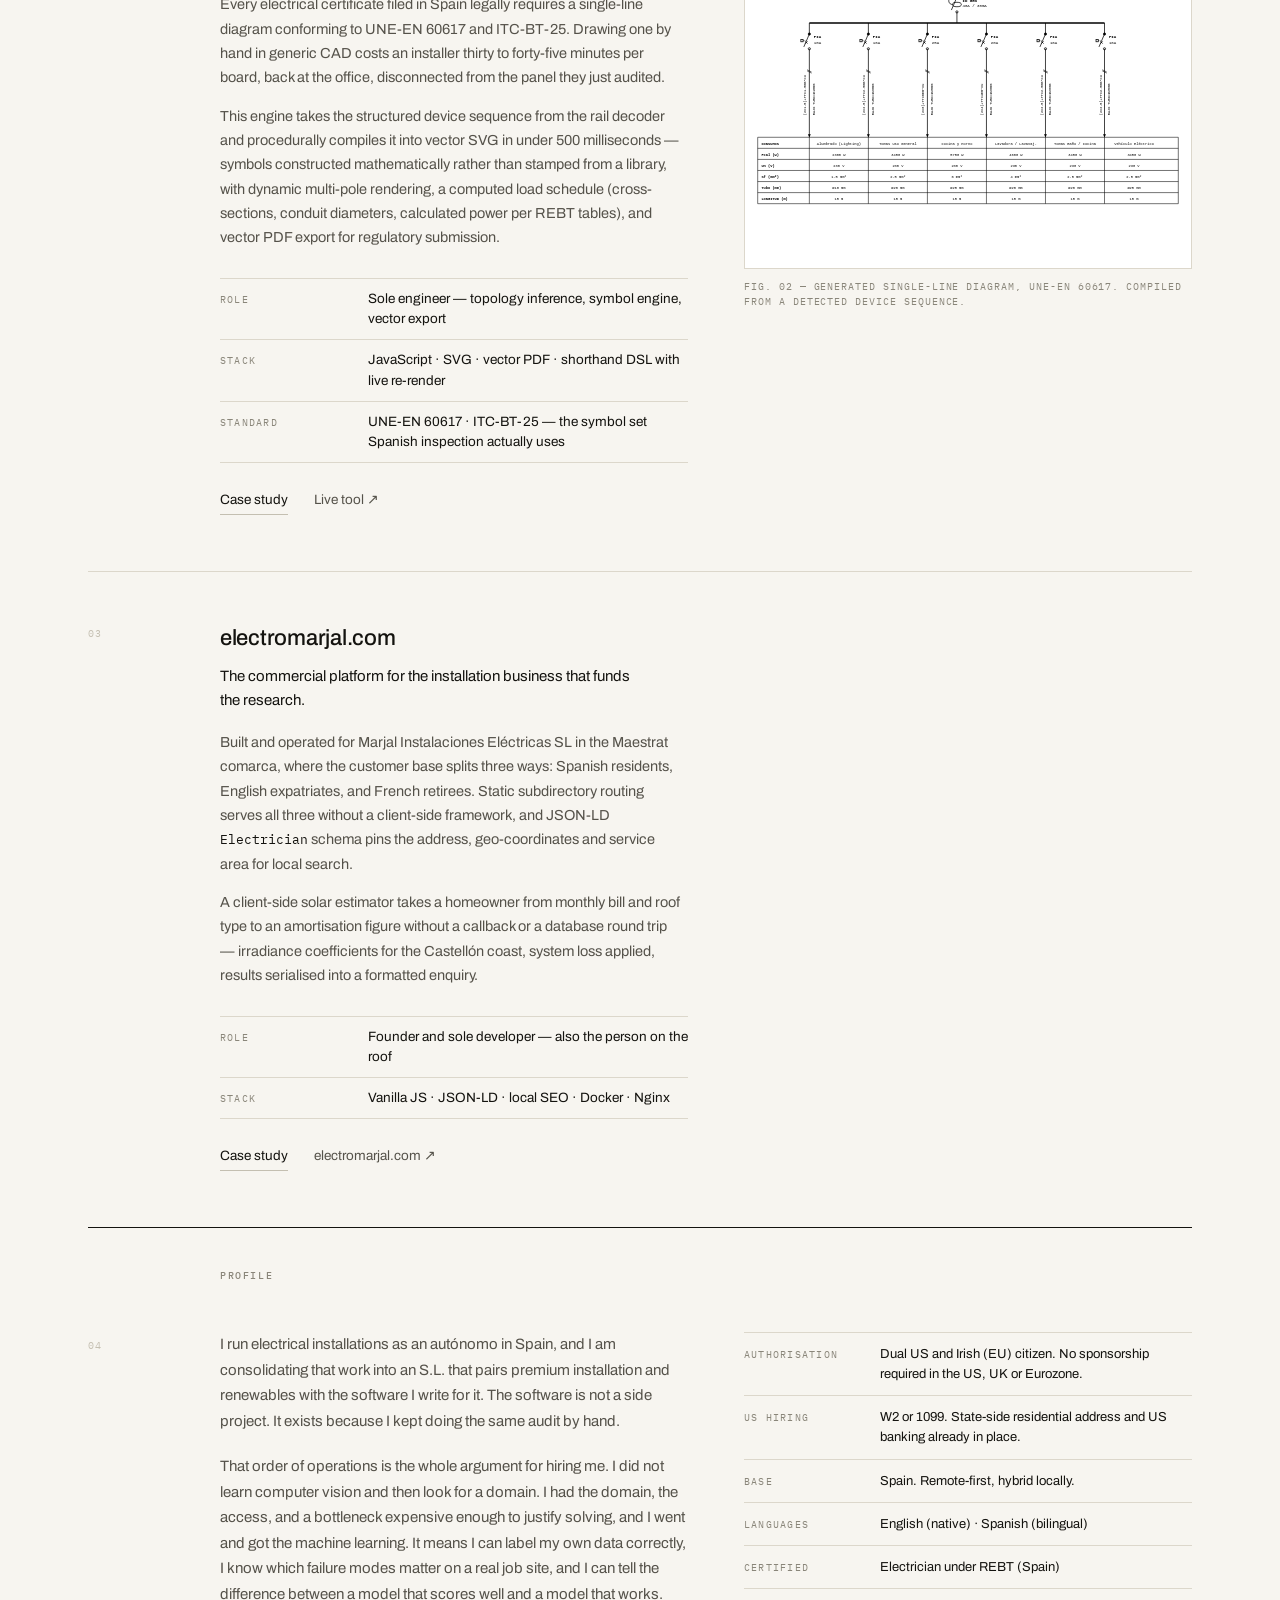
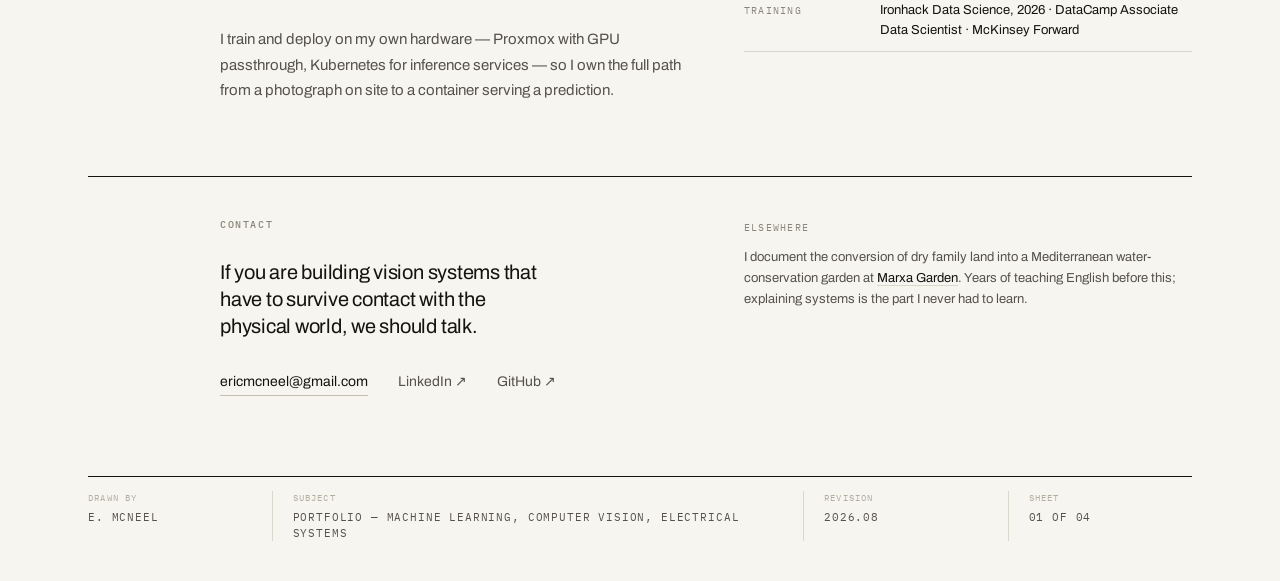
==== commit 7b022373: "wip: portfolio redesign checkpoint (Aug 26 session) Checkpoint of uncommitted redesign work found in" ====
--- a/index.html
+++ b/index.html
@@ -1,225 +1,294 @@
 <!DOCTYPE html>
 <html lang="en">
 <head>
-    <meta charset="UTF-8">
-    <meta name="viewport" content="width=device-width, initial-scale=1.0">
-    <title>Eric McNeel | Machine Learning Engineer & Certified Electrician</title>
-    
-    <!-- SEO Optimization Meta Tags -->
-    <meta name="description" content="Portfolio of a Systems Builder, Certified Electrician, and Machine Learning Engineer. Deploying computer vision pipelines, MLOps, solar systems, and automation.">
-    <meta name="keywords" content="Machine Learning Engineer, Computer Vision, YOLO, PyTorch, MLOps, Electrician, Renewable Energy, Solar Estimator, Systems Builder">
-    <meta name="author" content="Eric McNeel — Technical Founder & Systems Builder">
-    
-    <!-- Stylesheet -->
-    <link rel="stylesheet" href="css/style.css">
-    
-    <!-- Google Fonts for Modern Typography -->
-    <link rel="preconnect" href="https://fonts.googleapis.com">
-    <link rel="preconnect" href="https://fonts.gstatic.com" crossorigin>
-    <link href="https://fonts.googleapis.com/css2?family=Inter:wght@300;400;500;600;700&family=Outfit:wght@400;600;800&family=Fira+Code:wght@400;500&display=swap" rel="stylesheet">
+<meta charset="UTF-8">
+<meta name="viewport" content="width=device-width, initial-scale=1.0">
+<title>Eric McNeel — Computer Vision for Electrical Infrastructure</title>
+
+<meta name="description" content="Certified electrician under Spanish REBT building computer vision systems for electrical infrastructure. PanelSafe breaker detection, UNE-EN 60617 schematic generation, and containerised GPU inference.">
+<meta name="author" content="Eric McNeel">
+<link rel="canonical" href="https://ericmcneel.com/">
+
+<meta property="og:type" content="website">
+<meta property="og:title" content="Eric McNeel — Computer Vision for Electrical Infrastructure">
+<meta property="og:description" content="Certified electrician under Spanish REBT building computer vision systems for electrical infrastructure.">
+<meta property="og:url" content="https://ericmcneel.com/">
+<meta property="og:image" content="https://ericmcneel.com/assets/projects/panelsafe-detection-field.jpg">
+<meta name="twitter:card" content="summary_large_image">
+
+<link rel="preconnect" href="https://fonts.googleapis.com">
+<link rel="preconnect" href="https://fonts.gstatic.com" crossorigin>
+<link href="https://fonts.googleapis.com/css2?family=Archivo:wght@400;500;600&family=IBM+Plex+Mono:wght@400;500&display=swap" rel="stylesheet">
+<link rel="stylesheet" href="css/style.css">
+
+<script type="application/ld+json">
+{
+  "@context": "https://schema.org",
+  "@type": "Person",
+  "name": "Eric McNeel",
+  "url": "https://ericmcneel.com/",
+  "email": "ericmcneel@gmail.com",
+  "jobTitle": "Machine Learning Engineer / Computer Vision Developer",
+  "knowsLanguage": ["en", "es"],
+  "knowsAbout": ["Computer Vision", "Object Detection", "MLOps", "Electrical Installation", "REBT", "Synthetic Data Generation"],
+  "sameAs": [
+    "https://github.com/cerrmcneel",
+    "https://www.linkedin.com/in/eric-mcneel-450759a4/",
+    "https://panelsafe.cv"
+  ]
+}
+</script>
 </head>
 <body>
-    <header>
-        <nav>
-            <div class="logo">Eric McNeel<span class="logo-dot"></span></div>
-            <ul>
-                <li><a href="#hero" class="active">Home</a></li>
-                <li><a href="#projects">Projects</a></li>
-                <li><a href="#about">About</a></li>
-                <li><a href="#communication">Communication</a></li>
-                <li><a href="#contact">Contact</a></li>
-            </ul>
-        </nav>
-    </header>
-
-    <main>
-        <!-- Hero Section -->
-        <section id="hero" class="hero-section">
-            <div class="hero-content">
-                <div class="hero-badge-container">
-                    <span class="badge purple">Computer Vision / MLOps</span>
-                    <span class="badge">Systems Builder</span>
-                    <span class="badge green">Certified Electrician</span>
-                </div>
-                <h1>Bridging Physical Systems & Artificial Intelligence</h1>
-                <p class="hero-subtext">Technical Founder and Certified Electrician deploying custom Computer Vision models, solar-calculators, and automated industrial audits to solve high-value physical bottlenecks.</p>
-                <div class="cta-buttons">
-                    <a href="#projects" class="btn primary-purple">View AI/ML flagships</a>
-                    <a href="projects/electromarjal_case_study.html" class="btn secondary">See Electrical installations build</a>
-                </div>
-            </div>
-        </section>
-
-        <!-- Project Spotlight Section -->
-        <section id="projects" class="section container">
-            <h2 class="section-title">Spotlight Builds</h2>
-            <div class="projects-grid">
-                <!-- Project 1: PanelSafe -->
-                <div class="project-card purple">
-                    <div class="project-header">
-                        <span class="project-icon">🧠</span>
-                        <span class="badge purple">Flagship AI</span>
-                    </div>
-                    <img src="assets/projects/panelsafe-bounding-box-analysis.png" alt="PanelSafe analysis UI showing bounding-box detection of RCD and MCB breakers on a real panel" class="project-image">
-                    <div>
-                        <h3>PanelSafe: Automated Breaker Auditing</h3>
-                        <p class="project-description">A custom YOLO-based detection pipeline that automates electrical breaker-board audits, trained on a bespoke synthetic data generator built to bypass the manual annotation bottleneck. Raw detections are refined by a spatial heuristic layer and an HMM/Viterbi decoder that applies the physical grammar of a DIN rail. Built with an ablation harness — which is how the intuitive slicing-based optimisation was measured, shown to reduce accuracy, and removed.</p>
-                        <ul class="tag-list">
-                            <li>Python</li>
-                            <li>YOLOv8 / YOLO26</li>
-                            <li>PyTorch</li>
-                            <li>HMM / Viterbi</li>
-                            <li>OpenCV</li>
-                            <li>Docker</li>
-                            <li>Kubernetes</li>
-                            <li>Proxmox GPU Passthrough</li>
-                        </ul>
-                    </div>
-                    <div class="project-footer">
-                        <a href="projects/panelsafe_case_study.html" class="project-link">Read Case Study &rarr;</a>
-                        <a href="https://panelsafe.cv" class="project-link" target="_blank" rel="noopener noreferrer">Visit panelsafe.cv &nearr;</a>
-                    </div>
-                </div>
-
-                <!-- Project 2: electromarjal.com -->
-                <div class="project-card green">
-                    <div class="project-header">
-                        <span class="project-icon">⚡</span>
-                        <span class="badge green">Physical & Web Systems</span>
-                    </div>
-                    <img src="assets/projects/electromarjal-solar-calculator.svg" alt="Electromarjal interactive solar savings calculator wizard and real-time amortization estimation" class="project-image">
-                    <div>
-                        <h3>electromarjal.com: High-End Solar Estimator</h3>
-                        <p class="project-description">The commercial solar and electrical installations platform for Marjal Instalaciones Eléctricas SL. Features an interactive, client-side solar calculator wizard, multilingual routing (ES/EN/FR) for expat conversion, and structured local SEO.</p>
-                        <ul class="tag-list">
-                            <li>HTML5 / CSS3</li>
-                            <li>Vanilla JS</li>
-                            <li>Local SEO</li>
-                            <li>JSON-LD Schema</li>
-                            <li>Docker</li>
-                            <li>Nginx</li>
-                        </ul>
-                    </div>
-                    <div class="project-footer">
-                        <a href="projects/electromarjal_case_study.html" class="project-link">Read Case Study &rarr;</a>
-                        <a href="https://electromarjal.com" class="project-link" target="_blank" rel="noopener noreferrer">Visit electromarjal.com &nearr;</a>
-                    </div>
-                </div>
-
-                <!-- Project 3: PanelSafe Unifilar -->
-                <div class="project-card amber">
-                    <div class="project-header">
-                        <span class="project-icon">🧩</span>
-                        <span class="badge amber">Applied CV / Client-Side CAD</span>
-                    </div>
-                    <img src="assets/projects/panelsafe-unifilar-diagram.svg" alt="Generated UNE-EN 60617 Single Line Diagram from PanelSafe Unifilar CAD engine" class="project-image">
-                    <div>
-                        <h3>PanelSafe Unifilar: Detection Output &rarr; Compliant Schematic</h3>
-                        <p class="project-description">Converts raw YOLO detections into a hierarchical electrical single-line diagram rendered with the UNE-EN 60617 symbol library. Fully client-side editing with live re-render, and vector PDF / PNG export for regulatory submission.</p>
-                        <ul class="tag-list">
-                            <li>JavaScript</li>
-                            <li>SVG</li>
-                            <li>Vector PDF export</li>
-                            <li>UNE-EN 60617</li>
-                            <li>Detection post-processing</li>
-                        </ul>
-                    </div>
-                    <div class="project-footer">
-                        <a href="projects/unifilar_case_study.html" class="project-link">Read Case Study &rarr;</a>
-                        <a href="https://panelsafe.cv/unifilar/" class="project-link" target="_blank" rel="noopener noreferrer">Open the live tool &nearr;</a>
-                    </div>
-                </div>
-            </div>
-        </section>
-
-        <!-- About Section -->
-        <section id="about" class="section container">
-            <h2 class="section-title">Professional Trajectory</h2>
-            <div class="about-grid">
-                <div class="about-text">
-                    <p>I operate at the intersection of complex physical infrastructure and modern software intelligence. As a <strong>Certified Electrician</strong> under Spanish REBT regulations and an autonomous <strong>Technical Founder</strong>, I build software not in a vacuum, but to streamline and automate real-world industrial systems.</p>
-                    
-                    <p>My transition into <strong>Data Science, Computer Vision, and MLOps</strong> was born out of a desire to solve high-value bottlenecks in the electrical industry. By translating physical field experience into robust datasets and scalable containerized inference services, I build production-ready software solutions.</p>
-                    
-                    <p>I focus on designing custom data pipeline engineering, object detection, synthetic data generation, and home-lab GPU orchestration (Proxmox/Kubernetes) to ensure that machine learning models perform reliably in real-world environments.</p>
-                </div>
-                <div class="profile-card">
-                    <h3 class="profile-title">Developer Metadata</h3>
-                    <div class="profile-details">
-                        <div class="profile-item">
-                            <label>Citizenship</label>
-                            <span>Dual United States & Irish (EU) — Work Legal in US/UK/Eurozone</span>
-                        </div>
-                        <div class="profile-item">
-                            <label>US Remote Framework</label>
-                            <span>W2/1099 compliant, state-side residential nexus, US banking ready</span>
-                        </div>
-                        <div class="profile-item">
-                            <label>Core Stack</label>
-                            <span>Python, YOLO, PyTorch, SQL, Docker, Kubernetes, Linux</span>
-                        </div>
-                        <div class="profile-item">
-                            <label>Languages</label>
-                            <span>English (Native) & Spanish (Bilingual)</span>
-                        </div>
-                    </div>
-                </div>
-            </div>
-        </section>
-
-        <!-- Systems Storytelling & Communication Section -->
-        <section id="communication" class="section container">
-            <h2 class="section-title">Systems Storytelling</h2>
-            <div class="communication-card">
-                <div class="communication-info">
-                    <h3>Technical Communication & Content Creation</h3>
-                    <p>Building high-performing systems is only half the battle; explaining them is the other. My background as an <strong>ESL Teacher</strong> trained me to translate complex, technical rules into structured, easy-to-understand explanations for diverse audiences.</p>
-                    <p>This skill extends into environmental systems building. On my YouTube channel, <strong>Marxa Garden</strong>, I documented the conversion of dry family land in Spain into a self-sustaining Mediterranean garden using permaculture and water-conservation principles. This required deep planning, public speaking, and technical storytelling to explain agricultural systems to a global audience.</p>
-                    <div class="cta-buttons" style="justify-content: flex-start;">
-                        <a href="https://www.youtube.com/@marxagarden" target="_blank" rel="noopener noreferrer" class="btn secondary">
-                            <span>Visit @marxagarden</span>
-                        </a>
-                    </div>
-                </div>
-                <div class="youtube-side">
-                    <a href="https://www.youtube.com/@marxagarden" target="_blank" rel="noopener noreferrer" class="youtube-wrapper" aria-label="Watch Marxa Garden on YouTube">
-                        <div class="youtube-mock-bg"></div>
-                        <div class="youtube-play-btn"></div>
-                        <div class="youtube-channel-name">
-                            <div class="youtube-channel-logo">M</div>
-                            <span>Marxa Garden — Land Transformation</span>
-                        </div>
-                    </a>
-                </div>
-            </div>
-        </section>
-
-        <!-- Contact Section -->
-        <section id="contact" class="section container">
-            <h2 class="section-title">Get in Touch</h2>
-            <div class="contact-container">
-                <p>Looking for a Machine Learning Engineer, Computer Vision Developer, or Technical Partner to build robust data pipelines and systems?</p>
-                <div class="contact-card">
-                    <h3>Available for Local & Remote Opportunities</h3>
-                    <p>Operating out of Spain with ready-to-go W2/1099 compliance for US companies, or local/remote EU contracts.</p>
-                    <div class="contact-methods">
-                        <a href="mailto:ericmcneel@gmail.com" class="contact-btn">✉️ Email Me</a>
-                        <a href="https://www.linkedin.com/in/eric-mcneel-450759a4/" target="_blank" rel="noopener noreferrer" class="contact-btn">💼 LinkedIn Profile</a>
-                        <a href="https://github.com/cerrmcneel" target="_blank" rel="noopener noreferrer" class="contact-btn">🐙 GitHub Repositories</a>
-                    </div>
-                </div>
-            </div>
-        </section>
-    </main>
-
-    <footer>
-        <div class="container">
-            <div class="footer-logo">Eric McNeel<span class="logo-dot"></span></div>
-            <p>&copy; 2026. Built by Eric McNeel — Technical Founder & Systems Builder.</p>
-        </div>
-    </footer>
-
-    <!-- Interactive Logic Script -->
-    <script src="js/portfolio.js"></script>
+
+<a class="skip" href="#main">Skip to content</a>
+
+<header class="masthead">
+    <span class="wordmark">Eric McNeel</span>
+    <button class="nav__toggle" type="button" aria-expanded="false" aria-controls="nav">Index</button>
+    <nav class="nav" id="nav">
+        <a href="#work">Work</a>
+        <a href="#profile">Profile</a>
+        <a href="#contact">Contact</a>
+        <a class="nav__cv" href="mailto:ericmcneel@gmail.com?subject=CV%20request">CV &#8599;</a>
+    </nav>
+</header>
+<hr class="rule">
+
+<main id="main">
+
+    <!-- ==================== HERO ==================== -->
+    <section class="row row--wide hero">
+        <div><span class="desig">00</span></div>
+        <div>
+            <h1>Computer vision for electrical infrastructure, built by the person who wires the panels.</h1>
+            <p class="hero__sub">I am a certified electrician under Spanish REBT regulation who moved into machine learning to automate the audits I had been doing by hand. My training data comes from panels I opened myself, and my failure cases come from job sites rather than a validation split.</p>
+            <p class="hero__avail"><span>Open to ML / CV roles &#183; Remote US, EU, UK &#183; Hybrid Spain</span></p>
+        </div>
+    </section>
+
+    <hr class="rule">
+
+    <!-- ==================== WORK ==================== -->
+    <section id="work">
+        <div class="row row--wide section-head">
+            <div></div>
+            <h2 class="label">Selected work</h2>
+        </div>
+
+        <!-- 01 PanelSafe -->
+        <article class="row project">
+            <div><span class="desig">01</span></div>
+
+            <div>
+                <h2>PanelSafe</h2>
+                <p class="project__lede">Breaker-board auditing from a single photograph.</p>
+
+                <p class="project__body">A YOLO detection pipeline trained on a proprietary field dataset and scaled tenfold by a synthetic generator that crops annotated breakers, masks their backgrounds, and re-pastes them onto rail geometry in new arrangements. Detections are then refined by a spatial heuristic layer and an HMM/Viterbi decoder that applies the physical grammar of a DIN rail.</p>
+
+                <p class="project__body">The interesting part is what went wrong. The model scored 92% and was visibly wrong in the field, confidently calling residual-current devices MCBs. The cause was a six-class rotation between the annotation tool&#8217;s <code>classes.txt</code> and the <code>data.yaml</code> training actually read; the model had faithfully learned the permutation. Rescored against corrected labels, that 92% was roughly 6%. The metric had never measured accuracy. It measured agreement with a broken ground truth.</p>
+
+                <div class="spec">
+                    <div class="spec__row">
+                        <div class="spec__key">Role</div>
+                        <div class="spec__val">Sole engineer &#8212; dataset, training, post-processing, deployment</div>
+                    </div>
+                    <div class="spec__row">
+                        <div class="spec__key">Stack</div>
+                        <div class="spec__val">Python &#183; YOLOv8 &#183; PyTorch &#183; OpenCV &#183; Docker &#183; Kubernetes &#183; Proxmox</div>
+                    </div>
+                    <div class="spec__row">
+                        <div class="spec__key">Data</div>
+                        <div class="spec__val">80+ field-captured panels, self-sourced &#183; synthetic pipeline, 10&#215; expansion</div>
+                    </div>
+                    <div class="spec__row">
+                        <div class="spec__key">Status</div>
+                        <div class="spec__val spec__val--status">Live at panelsafe.cv &#8212; human-in-the-loop scoring while field data is collected</div>
+                    </div>
+                </div>
+
+                <p class="project__links">
+                    <a href="projects/panelsafe_case_study.html">Case study</a>
+                    <a href="https://panelsafe.cv" target="_blank" rel="noopener noreferrer">panelsafe.cv &#8599;</a>
+                    <a href="https://github.com/cerrmcneel/breaker-detection-project" target="_blank" rel="noopener noreferrer">Repository &#8599;</a>
+                </p>
+            </div>
+
+            <figure class="fig">
+                <div class="fig__frame">
+                    <img src="assets/projects/panelsafe-detection-field.jpg" width="927" height="694" alt="Field photograph of a residential consumer unit with bounding boxes drawn over one FISO residual-current device and four MEDEX miniature circuit breakers">
+                </div>
+                <figcaption class="fig__cap">Fig. 01 &#8212; RCD and MCB detection on a field-captured residential panel. Unedited inference output.</figcaption>
+            </figure>
+        </article>
+
+        <hr class="rule--hair">
+
+        <!-- 02 Unifilar -->
+        <article class="row project">
+            <div><span class="desig">02</span></div>
+
+            <div>
+                <h2>PanelSafe Unifilar</h2>
+                <p class="project__lede">Detection output to a schematic an inspector will accept.</p>
+
+                <p class="project__body">Every electrical certificate filed in Spain legally requires a single-line diagram conforming to UNE-EN 60617 and ITC-BT-25. Drawing one by hand in generic CAD costs an installer thirty to forty-five minutes per board, back at the office, disconnected from the panel they just audited.</p>
+
+                <p class="project__body">This engine takes the structured device sequence from the rail decoder and procedurally compiles it into vector SVG in under 500 milliseconds &#8212; symbols constructed mathematically rather than stamped from a library, with dynamic multi-pole rendering, a computed load schedule (cross-sections, conduit diameters, calculated power per REBT tables), and vector PDF export for regulatory submission.</p>
+
+                <div class="spec">
+                    <div class="spec__row">
+                        <div class="spec__key">Role</div>
+                        <div class="spec__val">Sole engineer &#8212; topology inference, symbol engine, vector export</div>
+                    </div>
+                    <div class="spec__row">
+                        <div class="spec__key">Stack</div>
+                        <div class="spec__val">JavaScript &#183; SVG &#183; vector PDF &#183; shorthand DSL with live re-render</div>
+                    </div>
+                    <div class="spec__row">
+                        <div class="spec__key">Standard</div>
+                        <div class="spec__val">UNE-EN 60617 &#183; ITC-BT-25 &#8212; the symbol set Spanish inspection actually uses</div>
+                    </div>
+                </div>
+
+                <p class="project__links">
+                    <a href="projects/unifilar_case_study.html">Case study</a>
+                    <a href="https://panelsafe.cv/unifilar/" target="_blank" rel="noopener noreferrer">Live tool &#8599;</a>
+                </p>
+            </div>
+
+            <figure class="fig">
+                <div class="fig__frame">
+                    <img src="assets/projects/panelsafe-unifilar-diagram.svg" width="1160" height="930" alt="Generated single-line electrical diagram showing service entrance, main disconnect, surge protection, residual current devices and branch circuits" loading="lazy">
+                </div>
+                <figcaption class="fig__cap">Fig. 02 &#8212; Generated single-line diagram, UNE-EN 60617. Compiled from a detected device sequence.</figcaption>
+            </figure>
+        </article>
+
+        <hr class="rule--hair">
+
+        <!-- 03 Electromarjal -->
+        <article class="row project">
+            <div><span class="desig">03</span></div>
+
+            <div>
+                <h2>electromarjal.com</h2>
+                <p class="project__lede">The commercial platform for the installation business that funds the research.</p>
+
+                <p class="project__body">Built and operated for Marjal Instalaciones El&#233;ctricas SL in the Maestrat comarca, where the customer base splits three ways: Spanish residents, English expatriates, and French retirees. Static subdirectory routing serves all three without a client-side framework, and JSON-LD <code>Electrician</code> schema pins the address, geo-coordinates and service area for local search.</p>
+
+                <p class="project__body">A client-side solar estimator takes a homeowner from monthly bill and roof type to an amortisation figure without a callback or a database round trip &#8212; irradiance coefficients for the Castell&#243;n coast, system loss applied, results serialised into a formatted enquiry.</p>
+
+                <div class="spec">
+                    <div class="spec__row">
+                        <div class="spec__key">Role</div>
+                        <div class="spec__val">Founder and sole developer &#8212; also the person on the roof</div>
+                    </div>
+                    <div class="spec__row">
+                        <div class="spec__key">Stack</div>
+                        <div class="spec__val">Vanilla JS &#183; JSON-LD &#183; local SEO &#183; Docker &#183; Nginx</div>
+                    </div>
+                </div>
+
+                <p class="project__links">
+                    <a href="projects/electromarjal_case_study.html">Case study</a>
+                    <a href="https://electromarjal.com" target="_blank" rel="noopener noreferrer">electromarjal.com &#8599;</a>
+                </p>
+            </div>
+
+            <div></div>
+        </article>
+    </section>
+
+    <hr class="rule">
+
+    <!-- ==================== PROFILE ==================== -->
+    <section id="profile">
+        <div class="row row--wide section-head">
+            <div></div>
+            <h2 class="label">Profile</h2>
+        </div>
+
+        <div class="row row--body">
+            <div><span class="desig">04</span></div>
+
+            <div>
+                <p class="prose">I run electrical installations as an aut&#243;nomo in Spain, and I am consolidating that work into an S.L. that pairs premium installation and renewables with the software I write for it. The software is not a side project. It exists because I kept doing the same audit by hand.</p>
+                <p class="prose">That order of operations is the whole argument for hiring me. I did not learn computer vision and then look for a domain. I had the domain, the access, and a bottleneck expensive enough to justify solving, and I went and got the machine learning. It means I can label my own data correctly, I know which failure modes matter on a real job site, and I can tell the difference between a model that scores well and a model that works.</p>
+                <p class="prose">I train and deploy on my own hardware &#8212; Proxmox with GPU passthrough, Kubernetes for inference services &#8212; so I own the full path from a photograph on site to a container serving a prediction.</p>
+            </div>
+
+            <div class="spec spec--tight spec--flush">
+                <div class="spec__row">
+                    <div class="spec__key">Authorisation</div>
+                    <div class="spec__val">Dual US and Irish (EU) citizen. No sponsorship required in the US, UK or Eurozone.</div>
+                </div>
+                <div class="spec__row">
+                    <div class="spec__key">US hiring</div>
+                    <div class="spec__val">W2 or 1099. State-side residential address and US banking already in place.</div>
+                </div>
+                <div class="spec__row">
+                    <div class="spec__key">Base</div>
+                    <div class="spec__val">Spain. Remote-first, hybrid locally.</div>
+                </div>
+                <div class="spec__row">
+                    <div class="spec__key">Languages</div>
+                    <div class="spec__val">English (native) &#183; Spanish (bilingual)</div>
+                </div>
+                <div class="spec__row">
+                    <div class="spec__key">Certified</div>
+                    <div class="spec__val">Electrician under REBT (Spain)</div>
+                </div>
+                <div class="spec__row">
+                    <div class="spec__key">Training</div>
+                    <div class="spec__val">Ironhack Data Science, 2026 &#183; DataCamp Associate Data Scientist &#183; McKinsey Forward</div>
+                </div>
+            </div>
+        </div>
+    </section>
+
+    <hr class="rule">
+
+    <!-- ==================== CONTACT ==================== -->
+    <section id="contact" class="row row--last">
+        <div></div>
+        <div>
+            <h2 class="label">Contact</h2>
+            <p class="contact__statement">If you are building vision systems that have to survive contact with the physical world, we should talk.</p>
+            <p class="contact__links">
+                <a href="mailto:ericmcneel@gmail.com">ericmcneel@gmail.com</a>
+                <a href="https://www.linkedin.com/in/eric-mcneel-450759a4/" target="_blank" rel="noopener noreferrer">LinkedIn &#8599;</a>
+                <a href="https://github.com/cerrmcneel" target="_blank" rel="noopener noreferrer">GitHub &#8599;</a>
+            </p>
+        </div>
+        <div>
+            <div class="spec__key">Elsewhere</div>
+            <p class="elsewhere">I document the conversion of dry family land into a Mediterranean water-conservation garden at <a href="https://www.youtube.com/@marxagarden" target="_blank" rel="noopener noreferrer">Marxa Garden</a>. Years of teaching English before this; explaining systems is the part I never had to learn.</p>
+        </div>
+    </section>
+
+</main>
+
+<!-- H5 — title block -->
+<footer class="titleblock">
+    <div class="titleblock__cell">
+        <div class="titleblock__key">Drawn by</div>
+        <div class="titleblock__val">E. McNeel</div>
+    </div>
+    <div class="titleblock__cell titleblock__cell--wide">
+        <div class="titleblock__key">Subject</div>
+        <div class="titleblock__val">Portfolio &#8212; machine learning, computer vision, electrical systems</div>
+    </div>
+    <div class="titleblock__cell">
+        <div class="titleblock__key">Revision</div>
+        <div class="titleblock__val">2026.08</div>
+    </div>
+    <div class="titleblock__cell">
+        <div class="titleblock__key">Sheet</div>
+        <div class="titleblock__val">01 of 04</div>
+    </div>
+</footer>
+
+<script src="js/portfolio.js"></script>
 </body>
 </html>
--- a/css/style.css
+++ b/css/style.css
@@ -1,839 +1,611 @@
-/* ==========================================
-   Core Design System & Reset
-   ========================================== */
+/* ==========================================================================
+   Eric McNeel — portfolio
+   Direction: engineering document, dialled well down.
+   Warm paper, black ink, two line weights, one redline accent.
+
+   Hints in use (see design/SystemSheet.dc.html):
+     H1  two line weights            H4  numbered figure captions
+     H2  field/value spec rows       H5  title block footer
+     H3  margin designators          H6  remark column (case studies)
+
+   Deliberately not used: gradients, glass, shadows, emoji icons,
+   badge pills, indigo, Inter, dark-as-default.
+   ========================================================================== */
+
 :root {
-    --bg-primary: #07090e;
-    --bg-secondary: #0e121a;
-    --bg-tertiary: #141b27;
-    
-    --accent-purple: #6366f1;
-    --accent-purple-hover: #4f46e5;
-    --accent-purple-glow: rgba(99, 102, 241, 0.15);
-    
-    --accent-green: #10b981;
-    --accent-green-hover: #059669;
-    --accent-green-glow: rgba(16, 185, 129, 0.15);
-
-    --accent-red: #ef4444;
-    --accent-red-glow: rgba(239, 68, 68, 0.15);
-
-    --accent-amber: #f59e0b;
-    --accent-amber-hover: #d97706;
-    --accent-amber-glow: rgba(245, 158, 11, 0.15);
-    
-    --text-primary: #f3f4f6;
-    --text-secondary: #a1a1aa;
-    --text-muted: #71717a;
-    
-    --glass-bg: rgba(255, 255, 255, 0.02);
-    --glass-border: rgba(255, 255, 255, 0.06);
-    --glass-border-hover: rgba(255, 255, 255, 0.15);
-    
-    --font-heading: 'Outfit', sans-serif;
-    --font-body: 'Inter', sans-serif;
-    --font-mono: 'Fira Code', monospace;
-    
-    --shadow-sm: 0 2px 8px rgba(0, 0, 0, 0.5);
-    --shadow-md: 0 8px 24px rgba(0, 0, 0, 0.6);
-    --shadow-lg: 0 16px 40px rgba(0, 0, 0, 0.8);
-    
-    --transition-smooth: all 0.4s cubic-bezier(0.16, 1, 0.3, 1);
-}
-
-* {
-    box-sizing: border-box;
+    /* Surface */
+    --paper:        #F7F5F0;   /* ground */
+    --sheet:        #FFFFFF;   /* drawing insets only */
+
+    /* Ink */
+    --ink:          #14130F;   /* headings, values */
+    --body:         #55524A;   /* body copy */
+    --muted:        #8A867A;   /* mono labels, captions */
+    --faint:        #B4AEA0;   /* title-block keys */
+    --ghost:        #C4BFB1;   /* margin designators */
+
+    /* Rules — H1: two weights, used as hierarchy */
+    --rule-ink:     #14130F;   /* structure */
+    --rule-hair:    #DCD7CB;   /* fields */
+
+    /* Accent — a draughtsman's redline. Status and focus only. */
+    --redline:      #A63D24;
+
+    --font-text: Archivo, 'Helvetica Neue', Helvetica, Arial, sans-serif;
+    --font-mono: 'IBM Plex Mono', ui-monospace, 'SF Mono', Menlo, Consolas, monospace;
+
+    --margin:  88px;   /* page margin, desktop */
+    --rail:    76px;   /* left designator gutter */
+    --gutter:  56px;   /* column gap */
+    --aside:  448px;   /* evidence / spec column */
+}
+
+*, *::before, *::after { box-sizing: border-box; }
+
+html { scroll-behavior: smooth; }
+@media (prefers-reduced-motion: reduce) {
+    html { scroll-behavior: auto; }
+}
+
+body {
     margin: 0;
-    padding: 0;
-}
-
-html {
-    scroll-behavior: smooth;
-}
-
-body {
-    background-color: var(--bg-primary);
-    color: var(--text-primary);
-    font-family: var(--font-body);
-    line-height: 1.6;
-    overflow-x: hidden;
+    background: var(--paper);
+    color: var(--ink);
+    font-family: var(--font-text);
+    font-size: 15px;
+    line-height: 1.65;
     -webkit-font-smoothing: antialiased;
-}
-
-/* Scrollbar Customization */
-::-webkit-scrollbar {
-    width: 8px;
-}
-::-webkit-scrollbar-track {
-    background: var(--bg-primary);
-}
-::-webkit-scrollbar-thumb {
-    background: var(--bg-tertiary);
-    border-radius: 4px;
-}
-::-webkit-scrollbar-thumb:hover {
-    background: var(--accent-purple);
-}
-
-/* ==========================================
-   Typography & Typography Utilities
-   ========================================== */
-h1, h2, h3, h4 {
-    font-family: var(--font-heading);
-    font-weight: 700;
-    letter-spacing: -0.02em;
-}
-
-p {
-    color: var(--text-secondary);
-}
-
-a {
-    color: inherit;
-    text-decoration: none;
-    transition: var(--transition-smooth);
-}
-
-/* ==========================================
-   Layout & Grid Utilities
-   ========================================== */
-.container {
-    max-width: 1200px;
-    margin: 0 auto;
-    padding: 0 2rem;
-}
-
-.section {
-    padding: 8rem 0;
-    position: relative;
-}
-
-.section-title {
-    font-size: 2.5rem;
-    margin-bottom: 3.5rem;
-    text-align: center;
-    position: relative;
-    background: linear-gradient(135deg, #ffffff, #a1a1aa);
-    -webkit-background-clip: text;
-    -webkit-text-fill-color: transparent;
-}
-
-.section-title::after {
-    content: '';
-    display: block;
-    width: 60px;
-    height: 4px;
-    background: linear-gradient(90deg, var(--accent-purple), var(--accent-green));
-    margin: 0.75rem auto 0;
-    border-radius: 2px;
-}
-
-/* ==========================================
-   Header & Navigation
-   ========================================== */
-header {
-    background: rgba(7, 9, 14, 0.75);
-    backdrop-filter: blur(20px);
-    -webkit-backdrop-filter: blur(20px);
-    border-bottom: 1px solid var(--glass-border);
-    position: sticky;
-    top: 0;
-    z-index: 100;
-    transition: var(--transition-smooth);
-}
-
-nav {
+    text-rendering: optimizeLegibility;
+}
+
+h1, h2, h3 { font-weight: 500; letter-spacing: -0.015em; margin: 0; }
+p { margin: 0; text-wrap: pretty; }
+img { max-width: 100%; height: auto; display: block; }
+
+a { color: var(--ink); text-decoration: none; }
+a:hover { color: var(--redline); }
+:focus-visible { outline: 2px solid var(--redline); outline-offset: 3px; }
+
+::selection { background: rgba(166, 61, 36, 0.14); }
+
+/* Skip link — keyboard users land on content, not the nav. */
+.skip {
+    position: absolute; left: -9999px;
+    font-family: var(--font-mono); font-size: 11px;
+    letter-spacing: 0.12em; text-transform: uppercase;
+}
+.skip:focus {
+    left: var(--margin); top: 12px; z-index: 10;
+    background: var(--sheet); padding: 10px 14px;
+    border: 1px solid var(--rule-ink);
+}
+
+/* --------------------------------------------------------------------------
+   Primitives
+   -------------------------------------------------------------------------- */
+
+.sheet { margin: 0 var(--margin); }
+
+/* H1 — structure rule vs. field hairline */
+.rule       { height: 1px; background: var(--rule-ink); margin: 0 var(--margin); border: 0; }
+.rule--hair { height: 1px; background: var(--rule-hair); margin: 0 var(--margin); border: 0; }
+
+.mono {
+    font-family: var(--font-mono);
+    font-size: 10px;
+    letter-spacing: 0.14em;
+    text-transform: uppercase;
+}
+
+.label {
+    font-family: var(--font-mono);
+    font-size: 10px;
+    letter-spacing: 0.16em;
+    text-transform: uppercase;
+    color: var(--muted);
+}
+
+/* H3 — margin designator. Deliberately at ~30% the weight of the line. */
+.desig {
+    font-family: var(--font-mono);
+    font-size: 10px;
+    letter-spacing: 0.14em;
+    color: var(--ghost);
+}
+
+/* Row: [designator rail] [main column] [aside] */
+.row {
+    display: grid;
+    grid-template-columns: var(--rail) minmax(0, 1fr) var(--aside);
+    gap: 0 var(--gutter);
+    margin: 0 var(--margin);
+}
+.row--wide  { grid-template-columns: var(--rail) minmax(0, 1fr); }
+.row--doc   { grid-template-columns: var(--rail) minmax(0, 680px) 396px; }
+
+/* Vertical rhythm for the rows that are not projects or doc sections. */
+.row--body  { padding: 40px 0 72px; }
+.row--last  { padding: 40px 0 80px; }
+.row--fig   { padding-top: 48px; }
+
+/* --------------------------------------------------------------------------
+   Header
+   -------------------------------------------------------------------------- */
+
+.masthead {
     display: flex;
     justify-content: space-between;
-    align-items: center;
-    max-width: 1200px;
-    margin: 0 auto;
-    padding: 1.25rem 2rem;
-}
-
-.logo {
-    font-family: var(--font-heading);
-    font-size: 1.4rem;
-    font-weight: 800;
-    letter-spacing: -0.04em;
-    background: linear-gradient(135deg, #ffffff, #a1a1aa);
-    -webkit-background-clip: text;
-    -webkit-text-fill-color: transparent;
+    align-items: baseline;
+    gap: 24px;
+    padding: 32px var(--margin) 16px;
+}
+
+.wordmark {
+    font-family: var(--font-mono);
+    font-size: 12px;
+    letter-spacing: 0.14em;
+    text-transform: uppercase;
+    color: var(--ink);
+}
+
+.nav { display: flex; align-items: baseline; gap: 30px; }
+.nav a { font-size: 13.5px; color: var(--body); }
+.nav a[aria-current="true"] { color: var(--ink); }
+.nav .nav__cv {
+    font-family: var(--font-mono);
+    font-size: 11px;
+    letter-spacing: 0.1em;
+    text-transform: uppercase;
+    color: var(--ink);
+}
+.nav__toggle { display: none; }
+
+/* --------------------------------------------------------------------------
+   Hero
+   -------------------------------------------------------------------------- */
+
+.hero { padding: 104px 0 108px; }
+
+.hero h1 {
+    font-size: 42px;
+    line-height: 1.14;
+    letter-spacing: -0.021em;
+    max-width: 920px;
+}
+
+.hero__sub {
+    font-size: 15.5px;
+    line-height: 1.65;
+    color: var(--body);
+    margin-top: 30px;
+    max-width: 60ch;
+}
+
+.hero__avail {
     display: flex;
     align-items: center;
-    gap: 0.5rem;
-}
-
-.logo-dot {
-    width: 8px;
-    height: 8px;
-    background: linear-gradient(135deg, var(--accent-purple), var(--accent-green));
-    border-radius: 50%;
-    display: inline-block;
-}
-
-nav ul {
-    list-style: none;
-    display: flex;
-    gap: 2.5rem;
-    align-items: center;
-}
-
-nav a {
-    color: var(--text-secondary);
-    font-size: 0.95rem;
-    font-weight: 500;
-    position: relative;
-    padding: 0.25rem 0;
-}
-
-nav a::after {
-    content: '';
-    position: absolute;
-    bottom: 0;
-    left: 0;
-    width: 0;
-    height: 1px;
-    background: var(--accent-purple);
-    transition: var(--transition-smooth);
-}
-
-nav a:hover {
-    color: var(--text-primary);
-}
-
-nav a:hover::after {
-    width: 100%;
-}
-
-nav a.active {
-    color: var(--text-primary);
-}
-
-nav a.active::after {
-    width: 100%;
-    background: linear-gradient(90deg, var(--accent-purple), var(--accent-green));
-}
-
-/* ==========================================
-   Hero Section
-   ========================================== */
-.hero-section {
-    display: flex;
-    align-items: center;
-    justify-content: center;
-    min-height: 85vh;
-    padding: 6rem 2rem;
-    text-align: center;
-    background: 
-        radial-gradient(circle at 20% 30%, rgba(99, 102, 241, 0.08) 0%, transparent 45%),
-        radial-gradient(circle at 80% 70%, rgba(16, 185, 129, 0.08) 0%, transparent 45%);
-    position: relative;
-}
-
-.hero-content {
-    max-width: 900px;
-    z-index: 2;
-}
-
-.hero-badge-container {
-    display: flex;
-    justify-content: center;
-    gap: 0.75rem;
-    margin-bottom: 1.75rem;
-    flex-wrap: wrap;
-}
-
-.badge {
-    display: inline-flex;
-    align-items: center;
-    gap: 0.5rem;
-    background: rgba(255, 255, 255, 0.03);
-    border: 1px solid var(--glass-border);
-    color: var(--text-primary);
-    padding: 0.4rem 1.1rem;
-    border-radius: 9999px;
-    font-size: 0.8rem;
-    font-weight: 600;
-    letter-spacing: 0.03em;
-    text-transform: uppercase;
-}
-
-.badge.purple {
-    background: rgba(99, 102, 241, 0.06);
-    border-color: rgba(99, 102, 241, 0.2);
-    color: #a5b4fc;
-}
-
-.badge.green {
-    background: rgba(16, 185, 129, 0.06);
-    border-color: rgba(16, 185, 129, 0.2);
-    color: #6ee7b7;
-}
-
-.badge.amber {
-    background: rgba(245, 158, 11, 0.06);
-    border-color: rgba(245, 158, 11, 0.2);
-    color: #fcd34d;
-}
-
-.hero-section h1 {
-    font-size: 4rem;
-    line-height: 1.1;
-    letter-spacing: -0.03em;
-    margin-bottom: 1.5rem;
-    font-weight: 800;
-    background: linear-gradient(135deg, #ffffff 30%, #a1a1aa 100%);
-    -webkit-background-clip: text;
-    -webkit-text-fill-color: transparent;
-}
-
-.hero-subtext {
-    font-size: 1.25rem;
-    color: var(--text-secondary);
-    margin-bottom: 3rem;
-    line-height: 1.7;
-    max-width: 750px;
-    margin-left: auto;
-    margin-right: auto;
-}
-
-.cta-buttons {
-    display: flex;
-    justify-content: center;
-    gap: 1.25rem;
-}
-
-.btn {
-    display: inline-flex;
-    align-items: center;
-    gap: 0.5rem;
-    padding: 0.85rem 2rem;
-    border-radius: 10px;
-    font-weight: 600;
-    font-size: 0.95rem;
-    transition: var(--transition-smooth);
-    cursor: pointer;
-}
-
-.btn.primary-purple {
-    background-color: var(--accent-purple);
-    color: white;
-    box-shadow: 0 4px 20px rgba(99, 102, 241, 0.25);
-}
-
-.btn.primary-purple:hover {
-    background-color: var(--accent-purple-hover);
-    transform: translateY(-3px);
-    box-shadow: 0 10px 25px rgba(99, 102, 241, 0.4);
-}
-
-.btn.primary-green {
-    background-color: var(--accent-green);
-    color: white;
-    box-shadow: 0 4px 20px rgba(16, 185, 129, 0.25);
-}
-
-.btn.primary-green:hover {
-    background-color: var(--accent-green-hover);
-    transform: translateY(-3px);
-    box-shadow: 0 10px 25px rgba(16, 185, 129, 0.4);
-}
-
-.btn.secondary {
-    background: var(--glass-bg);
-    color: var(--text-primary);
-    border: 1px solid var(--glass-border);
-}
-
-.btn.secondary:hover {
-    background: var(--glass-hover);
-    border-color: var(--glass-border-hover);
-    transform: translateY(-3px);
-}
-
-/* ==========================================
-   Two-Column Spotlight Projects Section
-   ========================================== */
-.projects-grid {
-    display: grid;
-    /* auto-fit rather than a fixed 2 columns: fits 3 cards across at desktop
-       width and reflows to 2 (then 1, via the mobile breakpoint below) as the
-       viewport narrows, so adding a further card needs no CSS change. */
-    grid-template-columns: repeat(auto-fit, minmax(320px, 1fr));
-    gap: 2.5rem;
-}
-
-.project-card {
-    background: var(--bg-secondary);
-    border: 1px solid var(--glass-border);
-    border-radius: 20px;
-    padding: 3rem;
-    position: relative;
-    overflow: hidden;
-    display: flex;
-    flex-direction: column;
-    justify-content: space-between;
-    transition: var(--transition-smooth);
-}
-
-.project-card::before {
-    content: '';
-    position: absolute;
-    top: 0;
-    left: 0;
-    right: 0;
-    height: 4px;
-    background: transparent;
-    transition: var(--transition-smooth);
-}
-
-.project-card.purple::before {
-    background: linear-gradient(90deg, var(--accent-purple), transparent);
-}
-
-.project-card.green::before {
-    background: linear-gradient(90deg, var(--accent-green), transparent);
-}
-
-.project-card.amber::before {
-    background: linear-gradient(90deg, var(--accent-amber), transparent);
-}
-
-.project-card:hover {
-    transform: translateY(-6px);
-    border-color: var(--glass-border-hover);
-    box-shadow: var(--shadow-lg);
-}
-
-.project-card.purple:hover {
-    box-shadow: 0 20px 40px rgba(99, 102, 241, 0.07);
-}
-
-.project-card.green:hover {
-    box-shadow: 0 20px 40px rgba(16, 185, 129, 0.07);
-}
-
-.project-card.amber:hover {
-    box-shadow: 0 20px 40px rgba(245, 158, 11, 0.07);
-}
-
-.project-header {
-    display: flex;
-    justify-content: space-between;
-    align-items: flex-start;
-    margin-bottom: 1.5rem;
-}
-
-.project-image {
-    width: 100%;
-    height: auto;
-    max-height: 260px;
-    object-fit: cover;
-    border-radius: 12px;
-    margin-bottom: 1.5rem;
-    border: 1px solid var(--glass-border);
-}
-
-.project-icon {
-    font-size: 2.5rem;
-    line-height: 1;
-}
-
-.project-card h3 {
-    font-size: 1.8rem;
-    margin-bottom: 1rem;
-    color: var(--text-primary);
-}
-
-.project-description {
-    color: var(--text-secondary);
-    font-size: 1.05rem;
-    margin-bottom: 2rem;
+    gap: 14px;
+    margin-top: 40px;
+}
+.hero__avail::before {
+    content: "";
+    width: 22px; height: 1px;
+    background: var(--redline);
+    flex-shrink: 0;
+}
+.hero__avail span {
+    font-family: var(--font-mono);
+    font-size: 10.5px;
+    letter-spacing: 0.13em;
+    text-transform: uppercase;
+    color: var(--body);
+}
+
+/* --------------------------------------------------------------------------
+   Projects
+   -------------------------------------------------------------------------- */
+
+.section-head { padding: 40px 0 8px; }
+
+.project { padding: 48px 0 56px; }
+.project + .project { padding-top: 56px; }
+
+.project h2 { font-size: 22px; letter-spacing: -0.012em; }
+
+.project__lede {
+    font-size: 15px;
     line-height: 1.6;
-    flex-grow: 1;
-}
-
-.tag-list {
+    color: var(--ink);
+    margin-top: 8px;
+}
+
+.project__body {
+    font-size: 14.5px;
+    line-height: 1.68;
+    color: var(--body);
+    margin-top: 18px;
+    max-width: 58ch;
+}
+.project__body + .project__body { margin-top: 14px; }
+
+.project__links {
     display: flex;
     flex-wrap: wrap;
-    gap: 0.6rem;
-    list-style: none;
-    margin-bottom: 2.5rem;
-}
-
-.tag-list li {
-    background: var(--bg-tertiary);
-    border: 1px solid var(--glass-border);
-    padding: 0.35rem 0.8rem;
-    border-radius: 6px;
-    font-size: 0.8rem;
-    font-weight: 500;
-    color: var(--text-secondary);
-    transition: var(--transition-smooth);
-}
-
-.project-card.purple:hover .tag-list li {
-    border-color: rgba(99, 102, 241, 0.2);
-}
-
-.project-card.green:hover .tag-list li {
-    border-color: rgba(16, 185, 129, 0.2);
-}
-
-.project-card.amber:hover .tag-list li {
-    border-color: rgba(245, 158, 11, 0.2);
-}
-
-.project-footer {
+    gap: 26px;
+    margin-top: 26px;
+}
+.project__links a { font-size: 13.5px; color: var(--body); }
+.project__links a:first-child {
+    color: var(--ink);
+    border-bottom: 1px solid var(--ghost);
+    padding-bottom: 2px;
+}
+
+/* H2 — field/value spec rows. Replaces the badge chips. */
+.spec { margin-top: 28px; }
+.spec__row {
+    display: grid;
+    grid-template-columns: 128px minmax(0, 1fr);
+    gap: 0 20px;
+    padding: 10px 0;
+    border-top: 1px solid var(--rule-hair);
+}
+.spec__row:last-child { border-bottom: 1px solid var(--rule-hair); }
+.spec__key {
+    font-family: var(--font-mono);
+    font-size: 9.5px;
+    letter-spacing: 0.13em;
+    text-transform: uppercase;
+    color: var(--muted);
+    padding-top: 3px;
+}
+.spec__val { font-size: 13.5px; line-height: 1.5; color: var(--ink); }
+.spec__val--status { color: var(--redline); }
+
+.spec--tight .spec__row { grid-template-columns: 118px minmax(0, 1fr); gap: 0 18px; padding: 11px 0; }
+.spec--tight .spec__val { font-size: 13px; line-height: 1.55; }
+
+/* A spec block that opens a column rather than following prose. */
+.spec--flush { margin-top: 0; }
+.spec--head  { margin-top: 4px; }
+
+/* H4 — figures carry a numbered caption stating what they are. */
+.fig { margin: 0; }
+.fig__frame {
+    background: var(--sheet);
+    border: 1px solid var(--rule-hair);
+    padding: 9px;
+}
+/* A plate given its own row in a case study carries a wider mount. */
+.fig__frame--plate { padding: 11px; }
+.fig__cap {
+    font-family: var(--font-mono);
+    font-size: 9.5px;
+    letter-spacing: 0.1em;
+    text-transform: uppercase;
+    color: var(--muted);
+    line-height: 1.6;
+    margin-top: 10px;
+}
+
+/* --------------------------------------------------------------------------
+   Profile / contact
+   -------------------------------------------------------------------------- */
+
+.prose { font-size: 15px; line-height: 1.7; color: var(--body); max-width: 58ch; }
+.prose + .prose { margin-top: 20px; }
+.prose strong { font-weight: 500; color: var(--ink); }
+
+.contact__statement {
+    font-size: 20px;
+    line-height: 1.35;
+    letter-spacing: -0.012em;
+    color: var(--ink);
+    margin-top: 26px;
+    max-width: 30ch;
+}
+.contact__links { display: flex; flex-wrap: wrap; gap: 30px; margin-top: 30px; }
+.contact__links a { font-size: 14px; color: var(--body); }
+.contact__links a:first-child {
+    color: var(--ink);
+    border-bottom: 1px solid var(--ghost);
+    padding-bottom: 2px;
+}
+
+.elsewhere { font-size: 13px; line-height: 1.6; color: var(--body); margin-top: 12px; }
+.elsewhere a { border-bottom: 1px solid var(--rule-hair); }
+
+/* --------------------------------------------------------------------------
+   H5 — title block footer
+   -------------------------------------------------------------------------- */
+
+.titleblock {
+    border-top: 1px solid var(--rule-ink);
+    margin: 0 var(--margin);
+    padding: 14px 0 40px;
     display: flex;
-    justify-content: space-between;
-    align-items: center;
-}
-
-.project-link {
-    font-weight: 600;
-    font-size: 0.95rem;
-    display: inline-flex;
-    align-items: center;
-    gap: 0.4rem;
-}
-
-.project-card.purple .project-link {
-    color: #818cf8;
-}
-
-.project-card.green .project-link {
-    color: #34d399;
-}
-
-.project-card.amber .project-link {
-    color: #fbbf24;
-}
-
-.project-card.purple .project-link:hover {
-    color: #a5b4fc;
-}
-
-.project-card.green .project-link:hover {
-    color: #6ee7b7;
-}
-
-.project-card.amber .project-link:hover {
-    color: #fcd34d;
-}
-
-/* ==========================================
-   About Section & Trajectory Timeline
-   ========================================== */
-.about-grid {
+}
+.titleblock__cell {
+    flex: 1 1 0;
+    border-right: 1px solid var(--rule-hair);
+    padding: 0 20px;
+}
+.titleblock__cell:first-child { padding-left: 0; }
+.titleblock__cell:last-child  { border-right: 0; padding-right: 0; }
+.titleblock__cell--wide { flex-grow: 3; }
+
+.titleblock__key {
+    font-family: var(--font-mono);
+    font-size: 9px;
+    letter-spacing: 0.13em;
+    text-transform: uppercase;
+    color: var(--faint);
+}
+.titleblock__val {
+    font-family: var(--font-mono);
+    font-size: 10.5px;
+    letter-spacing: 0.08em;
+    text-transform: uppercase;
+    color: var(--body);
+    margin-top: 4px;
+    line-height: 1.5;
+}
+
+/* --------------------------------------------------------------------------
+   Case study document
+   -------------------------------------------------------------------------- */
+
+.doc-head { padding: 80px 0 44px; }
+.doc-head h1 {
+    font-size: 36px;
+    line-height: 1.18;
+    letter-spacing: -0.021em;
+    margin-top: 22px;
+}
+.doc-head__sub {
+    font-size: 16px;
+    line-height: 1.65;
+    color: var(--body);
+    margin-top: 26px;
+}
+.doc-head .spec__row { grid-template-columns: 96px minmax(0, 1fr); gap: 0 16px; padding: 9px 0; }
+.doc-head .spec__key { font-size: 9px; }
+.doc-head .spec__val { font-size: 12.5px; }
+
+.doc-section { padding: 52px 0 0; }
+.doc-section h2 { font-size: 19px; letter-spacing: -0.01em; }
+.doc-section p {
+    font-size: 15px;
+    line-height: 1.72;
+    color: var(--body);
+    margin-top: 18px;
+}
+.doc-section p + p { margin-top: 16px; }
+.doc-section p strong { font-weight: 500; color: var(--ink); }
+.doc-section--last { padding-bottom: 72px; }
+
+.doc-section__num { padding-top: 5px; }
+
+/* H6 — remark column. The aside that would otherwise bloat a paragraph. */
+.remark {
+    border-left: 1px solid var(--rule-hair);
+    padding-left: 18px;
+    margin-top: 34px;
+}
+.remark--flag { border-left-color: var(--redline); }
+.remark__key {
+    font-family: var(--font-mono);
+    font-size: 9px;
+    letter-spacing: 0.13em;
+    text-transform: uppercase;
+    color: var(--muted);
+}
+.remark--flag .remark__key { color: var(--redline); }
+.remark p {
+    font-size: 12.5px;
+    line-height: 1.65;
+    color: var(--body);
+    margin-top: 8px;
+}
+
+/* Inline code — a filename or symbol in running prose. */
+code {
+    font-family: var(--font-mono);
+    font-size: 0.88em;
+    color: var(--ink);
+}
+
+/* Code — a listing on a drawing, not a syntax-highlighted toy. */
+.listing {
+    background: var(--sheet);
+    border: 1px solid var(--rule-hair);
+    margin-top: 22px;
+}
+.listing__name {
+    font-family: var(--font-mono);
+    font-size: 9px;
+    letter-spacing: 0.13em;
+    text-transform: uppercase;
+    color: var(--muted);
+    padding: 9px 14px;
+    border-bottom: 1px solid var(--rule-hair);
+}
+.listing pre {
+    margin: 0;
+    padding: 14px;
+    overflow-x: auto;
+    font-family: var(--font-mono);
+    font-size: 12px;
+    line-height: 1.7;
+    color: var(--ink);
+}
+.listing .cm { color: var(--muted); }
+
+/* Measurement table */
+.table { margin-top: 30px; }
+.table__row {
     display: grid;
-    grid-template-columns: 1.1fr 0.9fr;
-    gap: 4rem;
-    align-items: start;
-}
-
-.about-text p {
-    font-size: 1.1rem;
-    line-height: 1.7;
-    margin-bottom: 1.5rem;
-}
-
-.profile-card {
-    background: var(--bg-secondary);
-    border: 1px solid var(--glass-border);
-    border-radius: 20px;
-    padding: 2.5rem;
-    box-shadow: var(--shadow-md);
-}
-
-.profile-title {
-    font-size: 1.3rem;
-    margin-bottom: 1.5rem;
-    display: flex;
-    align-items: center;
-    gap: 0.5rem;
-    color: var(--text-primary);
-    border-bottom: 1px solid var(--glass-border);
-    padding-bottom: 0.75rem;
-}
-
-.profile-details {
-    display: flex;
-    flex-direction: column;
-    gap: 1.25rem;
-}
-
-.profile-item {
-    display: flex;
-    flex-direction: column;
-}
-
-.profile-item label {
-    font-size: 0.8rem;
-    color: var(--text-muted);
-    text-transform: uppercase;
-    letter-spacing: 0.05em;
-    font-weight: 600;
-}
-
-.profile-item span {
-    font-size: 1.05rem;
-    font-weight: 500;
-    color: var(--text-primary);
-}
-
-/* ==========================================
-   Systems Storytelling (YouTube / Communication)
-   ========================================== */
-.communication-card {
-    background: linear-gradient(135deg, var(--bg-secondary) 0%, var(--bg-tertiary) 100%);
-    border: 1px solid var(--glass-border);
-    border-radius: 24px;
-    padding: 4rem;
-    display: grid;
-    grid-template-columns: 1.2fr 0.8fr;
-    gap: 4rem;
-    align-items: center;
-    position: relative;
-    overflow: hidden;
-}
-
-.communication-card::before {
-    content: '';
-    position: absolute;
-    bottom: -100px;
-    right: -100px;
-    width: 300px;
-    height: 300px;
-    background: radial-gradient(circle, rgba(239, 68, 68, 0.06) 0%, transparent 70%);
-    z-index: 1;
-}
-
-.communication-info {
-    z-index: 2;
-}
-
-.communication-info h3 {
-    font-size: 2.2rem;
-    margin-bottom: 1.25rem;
-    line-height: 1.2;
-}
-
-.communication-info p {
-    font-size: 1.1rem;
-    line-height: 1.7;
-    margin-bottom: 2rem;
-}
-
-.youtube-wrapper {
-    position: relative;
-    border-radius: 16px;
-    overflow: hidden;
-    aspect-ratio: 16/9;
-    border: 1px solid var(--glass-border);
-    box-shadow: var(--shadow-lg);
-    background: #000;
-    display: flex;
-    align-items: center;
-    justify-content: center;
-    z-index: 2;
-    transition: var(--transition-smooth);
-}
-
-.youtube-wrapper:hover {
-    transform: scale(1.02);
-    border-color: rgba(239, 68, 68, 0.4);
-}
-
-.youtube-mock-bg {
-    position: absolute;
-    width: 100%;
-    height: 100%;
-    background: linear-gradient(rgba(0,0,0,0.6), rgba(0,0,0,0.85)), url('https://img.youtube.com/vi/placeholder/maxresdefault.jpg') center/cover no-repeat;
-    filter: blur(1px);
-}
-
-.youtube-play-btn {
-    width: 68px;
-    height: 68px;
-    background: var(--accent-red);
-    border-radius: 50%;
-    display: flex;
-    align-items: center;
-    justify-content: center;
-    z-index: 2;
-    box-shadow: 0 4px 20px rgba(239, 68, 68, 0.5);
-    transition: var(--transition-smooth);
-}
-
-.youtube-play-btn::after {
-    content: '';
-    display: block;
-    width: 0;
-    height: 0;
-    border-style: solid;
-    border-width: 10px 0 10px 18px;
-    border-color: transparent transparent transparent #ffffff;
-    margin-left: 5px;
-}
-
-.youtube-wrapper:hover .youtube-play-btn {
-    transform: scale(1.1);
-    background: #ff0000;
-    box-shadow: 0 6px 25px rgba(259, 68, 68, 0.7);
-}
-
-.youtube-channel-name {
-    position: absolute;
-    bottom: 1rem;
-    left: 1.25rem;
-    z-index: 2;
-    font-weight: 600;
-    font-size: 0.9rem;
-    display: flex;
-    align-items: center;
-    gap: 0.5rem;
-    color: var(--text-primary);
-}
-
-.youtube-channel-logo {
-    width: 24px;
-    height: 24px;
-    background: red;
-    border-radius: 50%;
-    display: flex;
-    align-items: center;
-    justify-content: center;
-    font-size: 0.6rem;
-    font-weight: bold;
-    color: white;
-}
-
-/* ==========================================
-   Contact Section
-   ========================================== */
-.contact-container {
-    max-width: 800px;
-    margin: 0 auto;
-    text-align: center;
-}
-
-.contact-card {
-    background: var(--bg-secondary);
-    border: 1px solid var(--glass-border);
-    border-radius: 24px;
-    padding: 4rem;
-    margin-top: 2rem;
-    box-shadow: var(--shadow-md);
-}
-
-.contact-card h3 {
-    font-size: 1.8rem;
-    margin-bottom: 1rem;
-}
-
-.contact-card p {
-    font-size: 1.1rem;
-    margin-bottom: 2.5rem;
-}
-
-.contact-methods {
-    display: flex;
-    justify-content: center;
-    gap: 1.5rem;
-    flex-wrap: wrap;
-}
-
-.contact-btn {
-    display: inline-flex;
-    align-items: center;
-    gap: 0.5rem;
-    background: var(--bg-tertiary);
-    border: 1px solid var(--glass-border);
-    padding: 0.8rem 1.75rem;
-    border-radius: 10px;
-    font-weight: 500;
-    transition: var(--transition-smooth);
-}
-
-.contact-btn:hover {
-    border-color: var(--accent-purple);
-    background: var(--glass-hover);
-    transform: translateY(-2px);
-}
-
-/* ==========================================
-   Footer
-   ========================================== */
-footer {
-    border-top: 1px solid var(--glass-border);
-    padding: 4rem 0;
-    text-align: center;
-    background: var(--bg-primary);
-}
-
-footer p {
-    color: var(--text-muted);
-    font-size: 0.95rem;
-}
-
-.footer-logo {
-    font-family: var(--font-heading);
-    font-size: 1.25rem;
-    font-weight: 800;
-    margin-bottom: 1rem;
-    color: var(--text-primary);
-}
-
-/* ==========================================
-   Responsive Design
-   ========================================== */
-@media (max-width: 1024px) {
-    .projects-grid {
-        grid-template-columns: 1fr;
-        gap: 2rem;
+    grid-template-columns: minmax(0, 1fr) 92px 92px;
+    gap: 0 16px;
+    padding: 11px 0;
+    border-bottom: 1px solid var(--rule-hair);
+}
+.table__row--head { padding: 0 0 8px; border-bottom: 1px solid var(--rule-ink); }
+.table__row--total { border-bottom: 1px solid var(--rule-ink); }
+.table__head {
+    font-family: var(--font-mono);
+    font-size: 9px;
+    letter-spacing: 0.13em;
+    text-transform: uppercase;
+    color: var(--muted);
+}
+.table__head--num { text-align: right; }
+.table__cell { font-size: 13.5px; color: var(--ink); }
+.table__num {
+    font-family: var(--font-mono);
+    font-size: 13px;
+    color: var(--ink);
+    text-align: right;
+}
+.table__num--down { color: var(--redline); }
+.table__num--nil  { color: var(--faint); }
+.table__note { color: var(--redline); }
+
+/* Pipeline listing */
+.steps {
+    font-family: var(--font-mono);
+    font-size: 11.5px;
+    line-height: 2.1;
+    color: var(--body);
+    margin-top: 8px;
+}
+
+.doc-nav { display: flex; flex-wrap: wrap; gap: 26px; margin-top: 28px; }
+.doc-nav a { font-size: 14px; color: var(--body); }
+.doc-nav a:first-child {
+    color: var(--ink);
+    border-bottom: 1px solid var(--ghost);
+    padding-bottom: 2px;
+}
+
+/* --------------------------------------------------------------------------
+   Responsive
+   -------------------------------------------------------------------------- */
+
+@media (max-width: 1180px) {
+    :root { --margin: 56px; --gutter: 40px; --aside: 380px; }
+    .row--doc { grid-template-columns: var(--rail) minmax(0, 1fr) 320px; }
+}
+
+@media (max-width: 900px) {
+    :root { --margin: 40px; --rail: 0px; --gutter: 0px; }
+
+    .row, .row--wide, .row--doc { grid-template-columns: minmax(0, 1fr); }
+
+    /* H3 collapses from a gutter to an inline mark above the heading. */
+    .desig { display: block; margin-bottom: 10px; padding-top: 0 !important; }
+    .doc-section__num { padding-top: 0; }
+
+    .hero { padding: 64px 0 68px; }
+    .hero h1 { font-size: 32px; }
+    .doc-head { padding: 56px 0 36px; }
+    .doc-head h1 { font-size: 28px; }
+
+    .project__body, .prose, .hero__sub { max-width: none; }
+
+    /* Evidence and specs stack under the prose. */
+    .project .fig, .project .spec--tight { margin-top: 32px; }
+    .remark { margin-top: 26px; }
+    .doc-head > div:last-child { margin-top: 32px; }
+
+    .titleblock { flex-wrap: wrap; gap: 16px 0; }
+    .titleblock__cell {
+        flex: 1 1 45%;
+        border-right: 0;
+        padding: 0;
     }
-    
-    .about-grid {
-        grid-template-columns: 1fr;
-        gap: 3rem;
+}
+
+@media (max-width: 620px) {
+    :root { --margin: 24px; }
+
+    body { font-size: 15px; }
+    .hero h1 { font-size: 28px; line-height: 1.2; }
+    .doc-head h1 { font-size: 25px; }
+    .contact__statement { font-size: 19px; max-width: none; }
+
+    /* Stack field/value so values are not crushed. */
+    .spec__row, .spec--tight .spec__row, .doc-head .spec__row {
+        grid-template-columns: minmax(0, 1fr);
+        gap: 5px;
+        padding: 12px 0;
     }
-    
-    .communication-card {
-        grid-template-columns: 1fr;
-        gap: 3rem;
-        padding: 3rem;
+    .spec__key { padding-top: 0; }
+
+    .table__row { grid-template-columns: minmax(0, 1fr) 64px 64px; gap: 0 10px; }
+    .table__cell { font-size: 12.5px; }
+    .table__num { font-size: 12px; }
+
+    /* 44px minimum hit targets on touch. */
+    .nav { gap: 0; flex-direction: column; align-items: flex-start; }
+    .project__links, .contact__links, .doc-nav {
+        flex-direction: column;
+        gap: 0;
     }
-    
-    .hero-section h1 {
-        font-size: 3.2rem;
+    /* The underline on the first link carries a 2px bottom padding at
+     * desktop; restate it here so every target clears 44px. */
+    .project__links a, .contact__links a, .doc-nav a,
+    .project__links a:first-child,
+    .contact__links a:first-child,
+    .doc-nav a:first-child {
+        padding: 13px 0;
+        min-height: 44px;
     }
-}
-
-@media (max-width: 768px) {
-    .hero-section h1 {
-        font-size: 2.5rem;
+
+    .masthead { padding-top: 18px; align-items: center; }
+
+    /* Collapsed nav behind an Index toggle. */
+    .nav__toggle {
+        display: inline-flex;
+        align-items: center;
+        min-height: 44px;
+        font-family: var(--font-mono);
+        font-size: 10.5px;
+        letter-spacing: 0.14em;
+        text-transform: uppercase;
+        color: var(--body);
+        background: none;
+        border: 0;
+        padding: 0 0 0 20px;
+        cursor: pointer;
     }
-    
-    .hero-subtext {
-        font-size: 1.1rem;
+    .nav {
+        display: none;
+        width: 100%;
+        padding: 4px 0 12px;
     }
-    
-    .cta-buttons {
-        flex-direction: column;
-        align-items: stretch;
+    .masthead { flex-wrap: wrap; }
+    .nav[data-open="true"] { display: flex; }
+    .nav a { padding: 13px 0; font-size: 15px; }
+}
+
+/* --------------------------------------------------------------------------
+   Print — a hiring manager printing this should get a clean document.
+   -------------------------------------------------------------------------- */
+
+@media print {
+    :root { --margin: 0; --paper: #FFFFFF; }
+    body { font-size: 10.5pt; }
+    .nav, .nav__toggle, .skip { display: none; }
+    .row, .row--doc { grid-template-columns: minmax(0, 1fr); }
+    .desig { display: block; margin-bottom: 8px; }
+    .project, .doc-section { break-inside: avoid; }
+    .fig { break-inside: avoid; }
+    a { color: var(--ink); }
+    .project__links a::after, .contact__links a::after {
+        content: " (" attr(href) ")";
+        font-family: var(--font-mono);
+        font-size: 8pt;
+        color: var(--muted);
     }
-    
-    .contact-methods {
-        flex-direction: column;
-    }
-    
-    .contact-card {
-        padding: 2.5rem 1.5rem;
-    }
-    
-    nav {
-        flex-direction: column;
-        gap: 1rem;
-    }
-}
+}
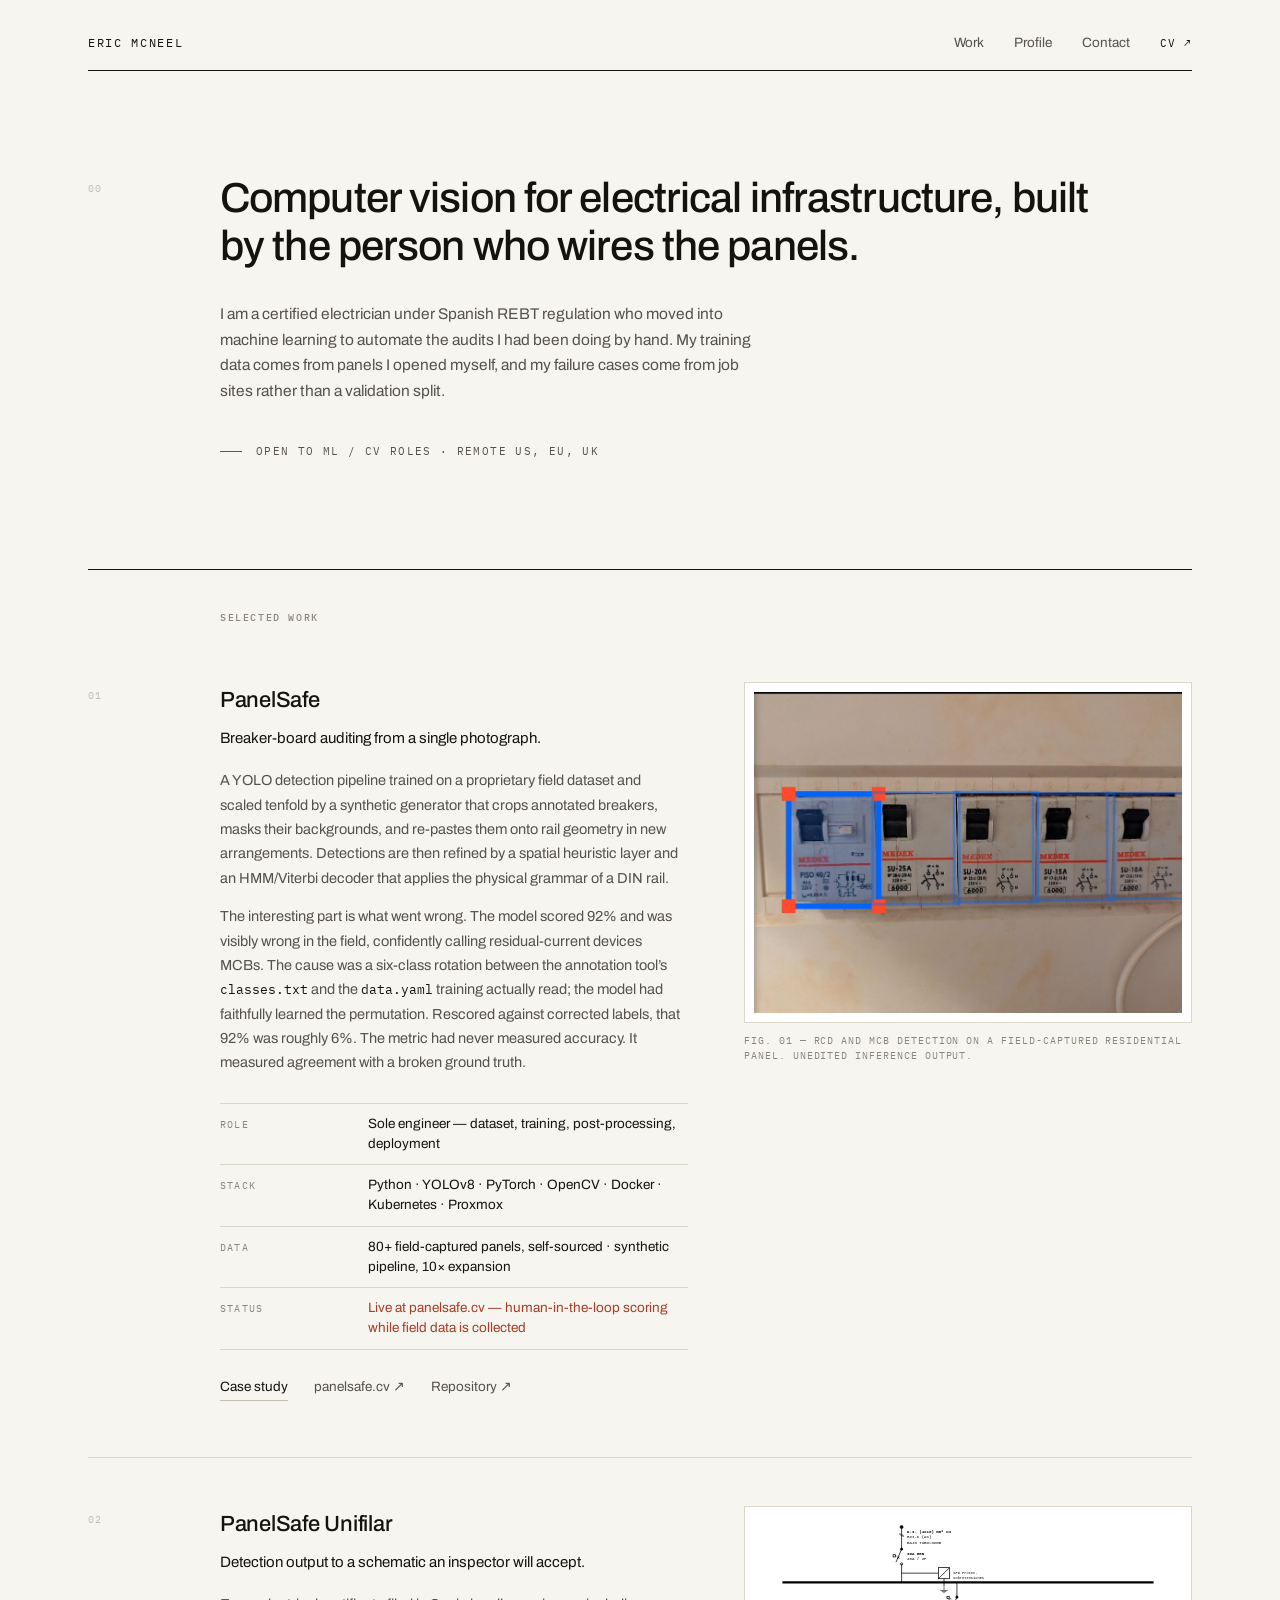
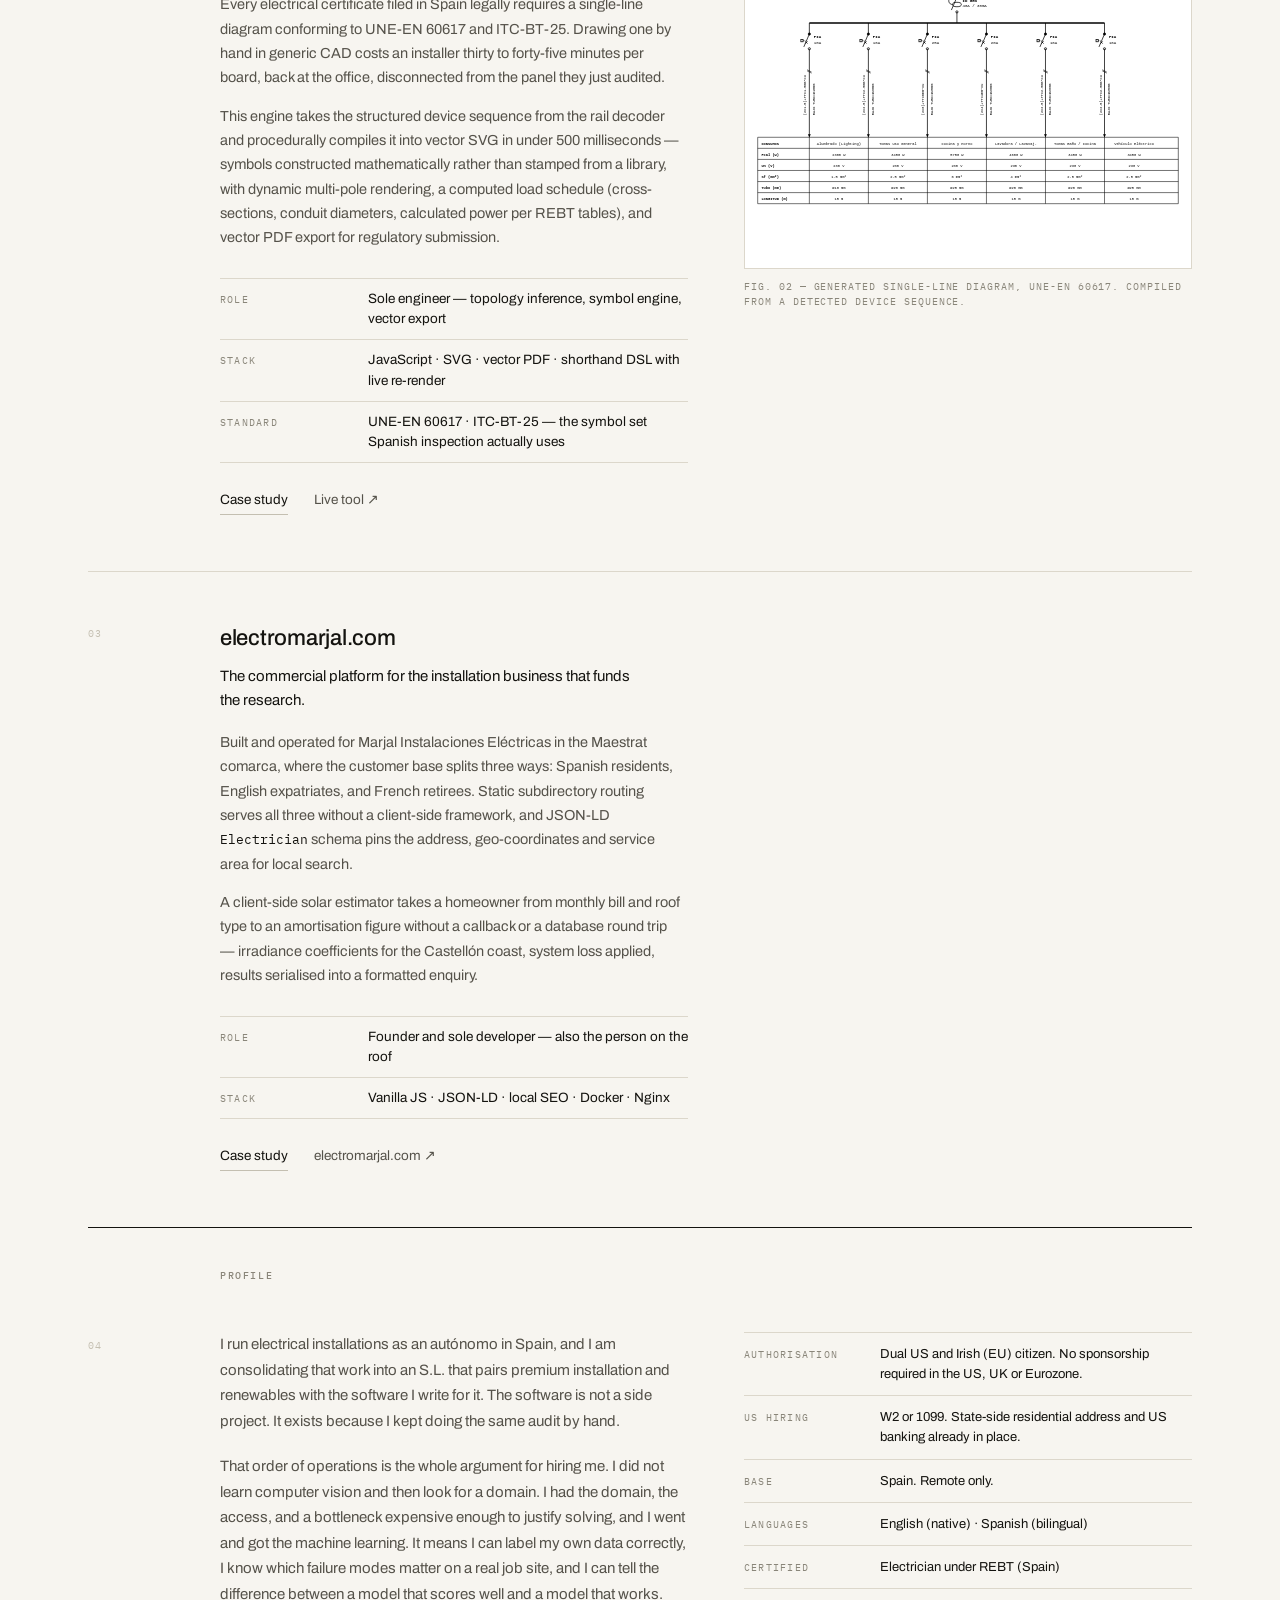
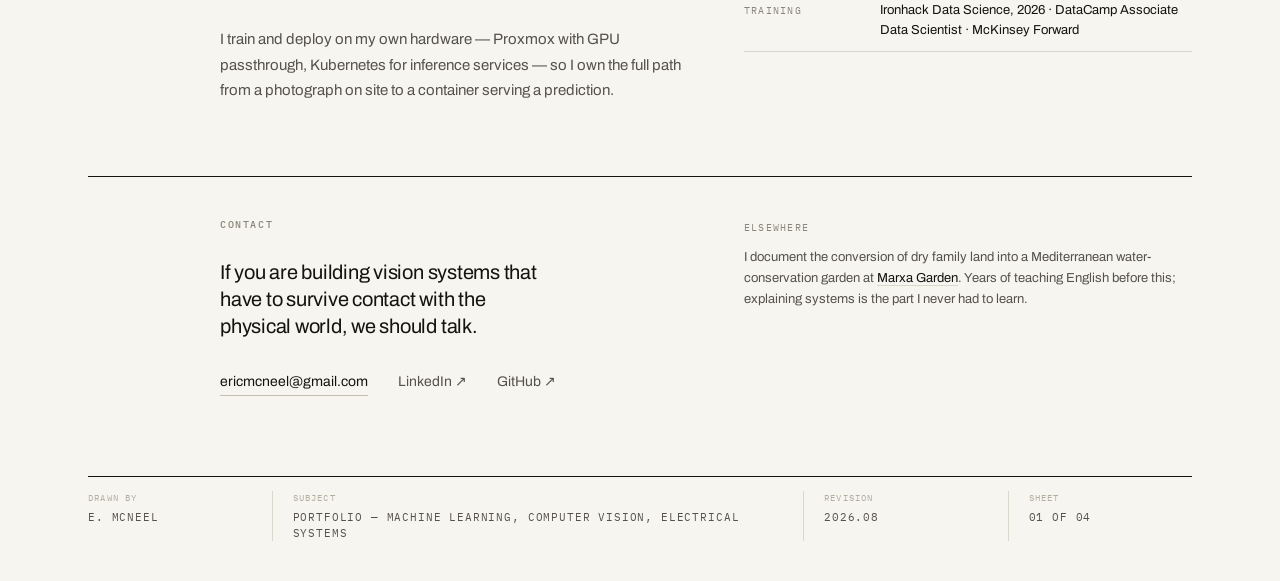
==== commit ec229cdb: "fix(portfolio): drop hybrid availability and unregistered "SL" suffix Site copy predated two 2026-09" ====
--- a/index.html
+++ b/index.html
@@ -63,7 +63,7 @@
         <div>
             <h1>Computer vision for electrical infrastructure, built by the person who wires the panels.</h1>
             <p class="hero__sub">I am a certified electrician under Spanish REBT regulation who moved into machine learning to automate the audits I had been doing by hand. My training data comes from panels I opened myself, and my failure cases come from job sites rather than a validation split.</p>
-            <p class="hero__avail"><span>Open to ML / CV roles &#183; Remote US, EU, UK &#183; Hybrid Spain</span></p>
+            <p class="hero__avail"><span>Open to ML / CV roles &#183; Remote US, EU, UK</span></p>
         </div>
     </section>
 
@@ -175,7 +175,7 @@
                 <h2>electromarjal.com</h2>
                 <p class="project__lede">The commercial platform for the installation business that funds the research.</p>
 
-                <p class="project__body">Built and operated for Marjal Instalaciones El&#233;ctricas SL in the Maestrat comarca, where the customer base splits three ways: Spanish residents, English expatriates, and French retirees. Static subdirectory routing serves all three without a client-side framework, and JSON-LD <code>Electrician</code> schema pins the address, geo-coordinates and service area for local search.</p>
+                <p class="project__body">Built and operated for Marjal Instalaciones El&#233;ctricas in the Maestrat comarca, where the customer base splits three ways: Spanish residents, English expatriates, and French retirees. Static subdirectory routing serves all three without a client-side framework, and JSON-LD <code>Electrician</code> schema pins the address, geo-coordinates and service area for local search.</p>
 
                 <p class="project__body">A client-side solar estimator takes a homeowner from monthly bill and roof type to an amortisation figure without a callback or a database round trip &#8212; irradiance coefficients for the Castell&#243;n coast, system loss applied, results serialised into a formatted enquiry.</p>
 
@@ -229,7 +229,7 @@
                 </div>
                 <div class="spec__row">
                     <div class="spec__key">Base</div>
-                    <div class="spec__val">Spain. Remote-first, hybrid locally.</div>
+                    <div class="spec__val">Spain. Remote only.</div>
                 </div>
                 <div class="spec__row">
                     <div class="spec__key">Languages</div>
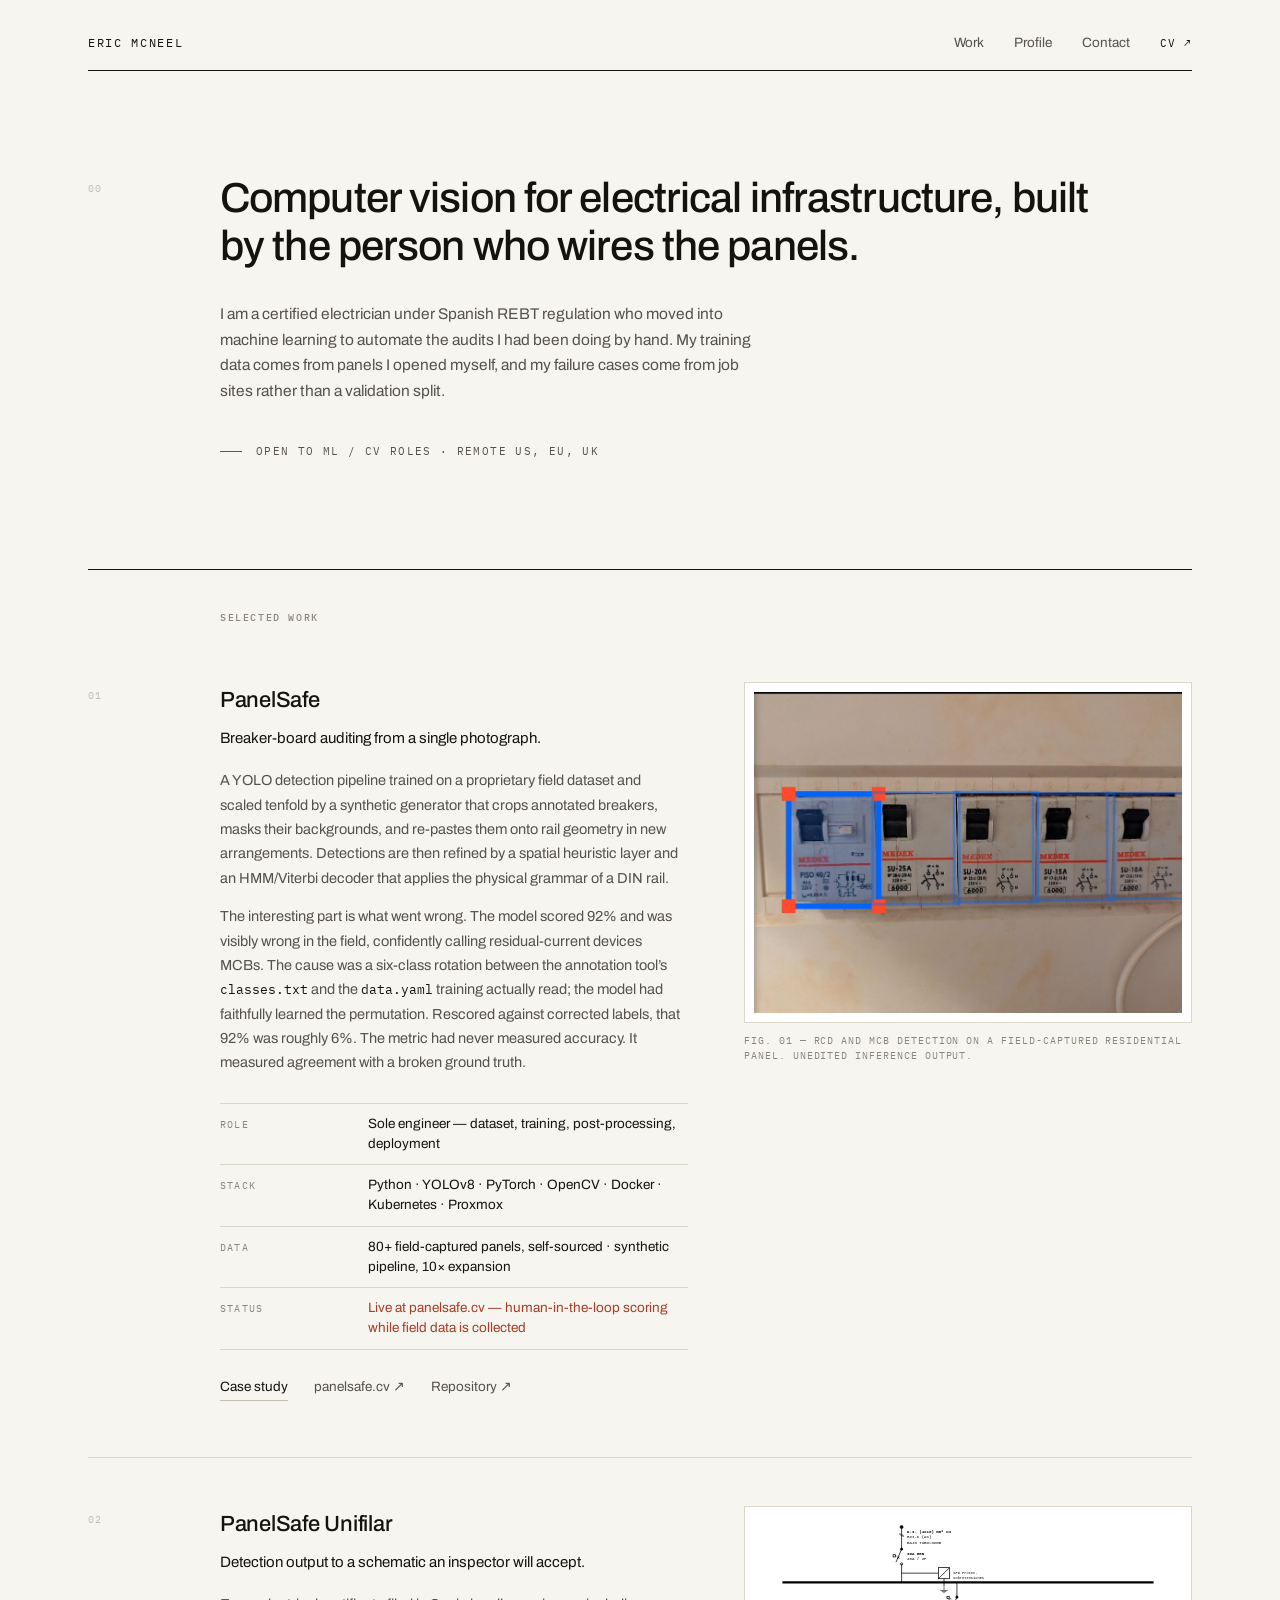
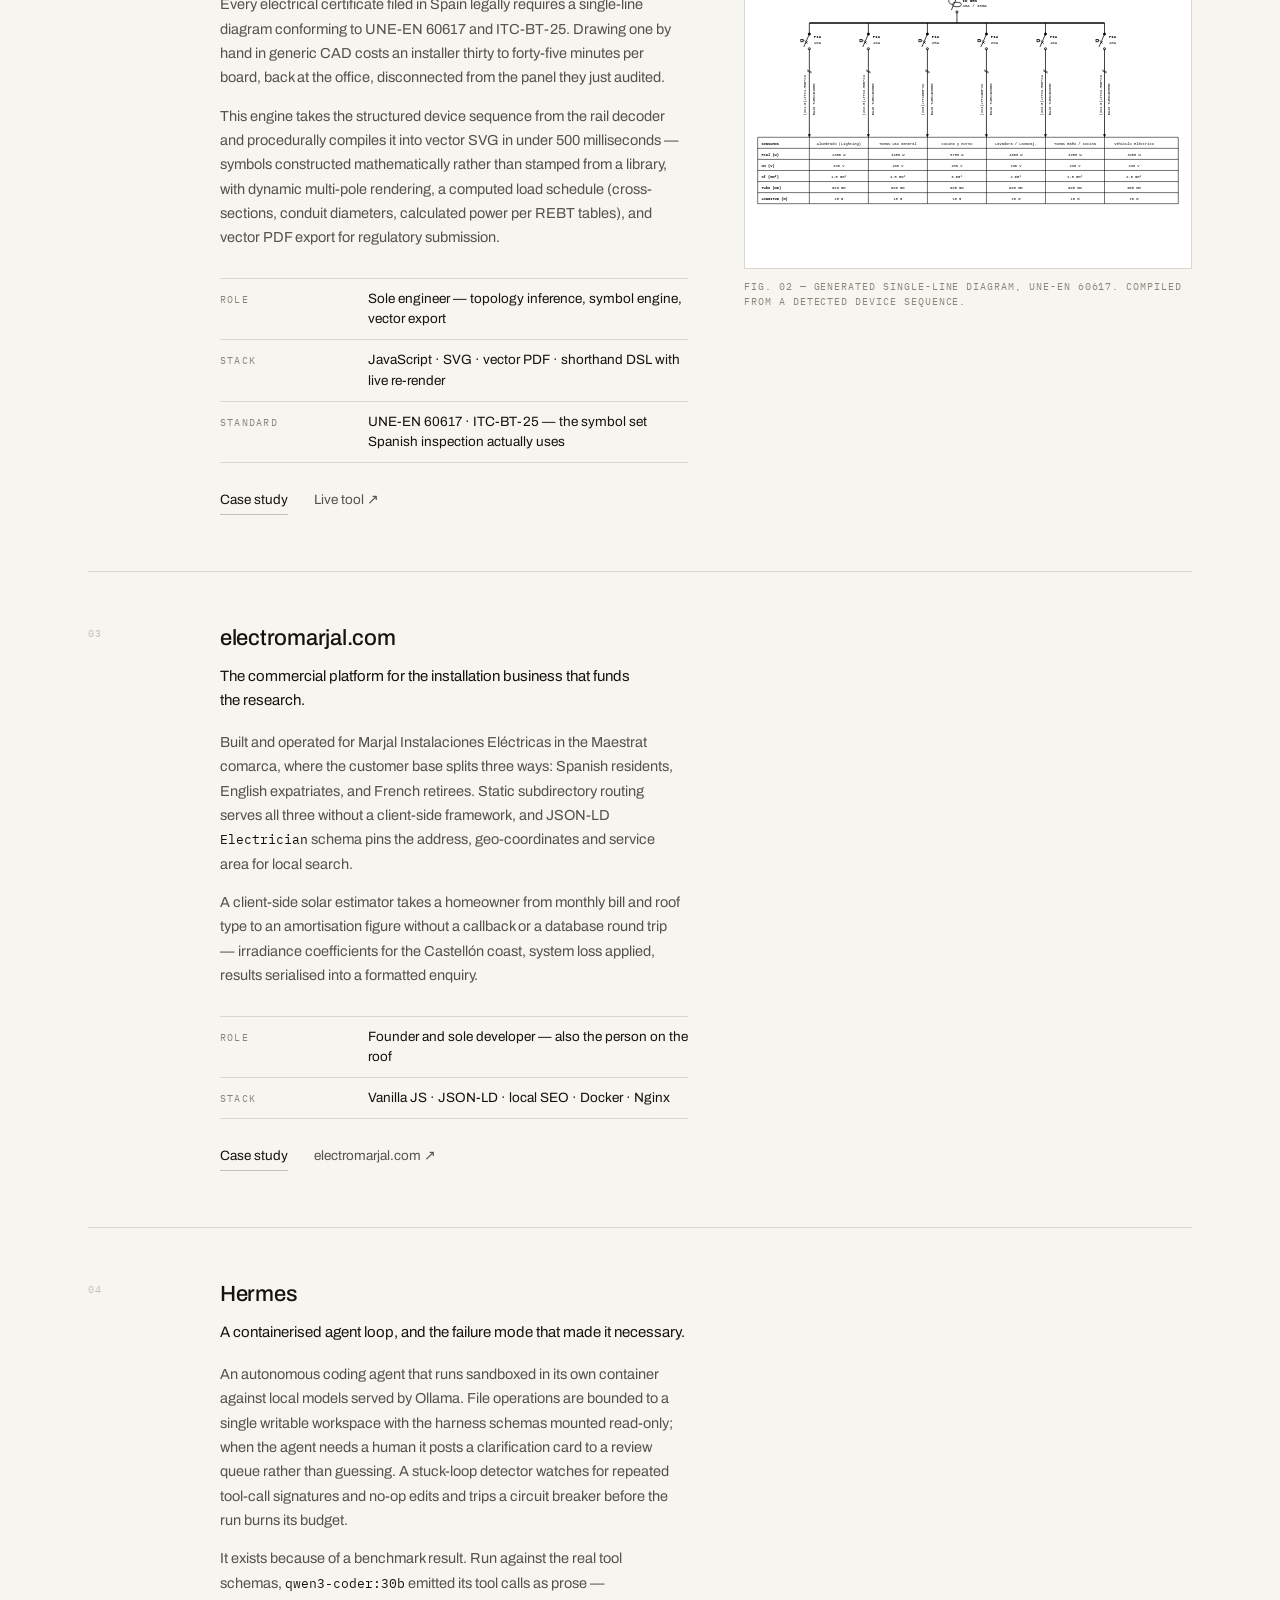
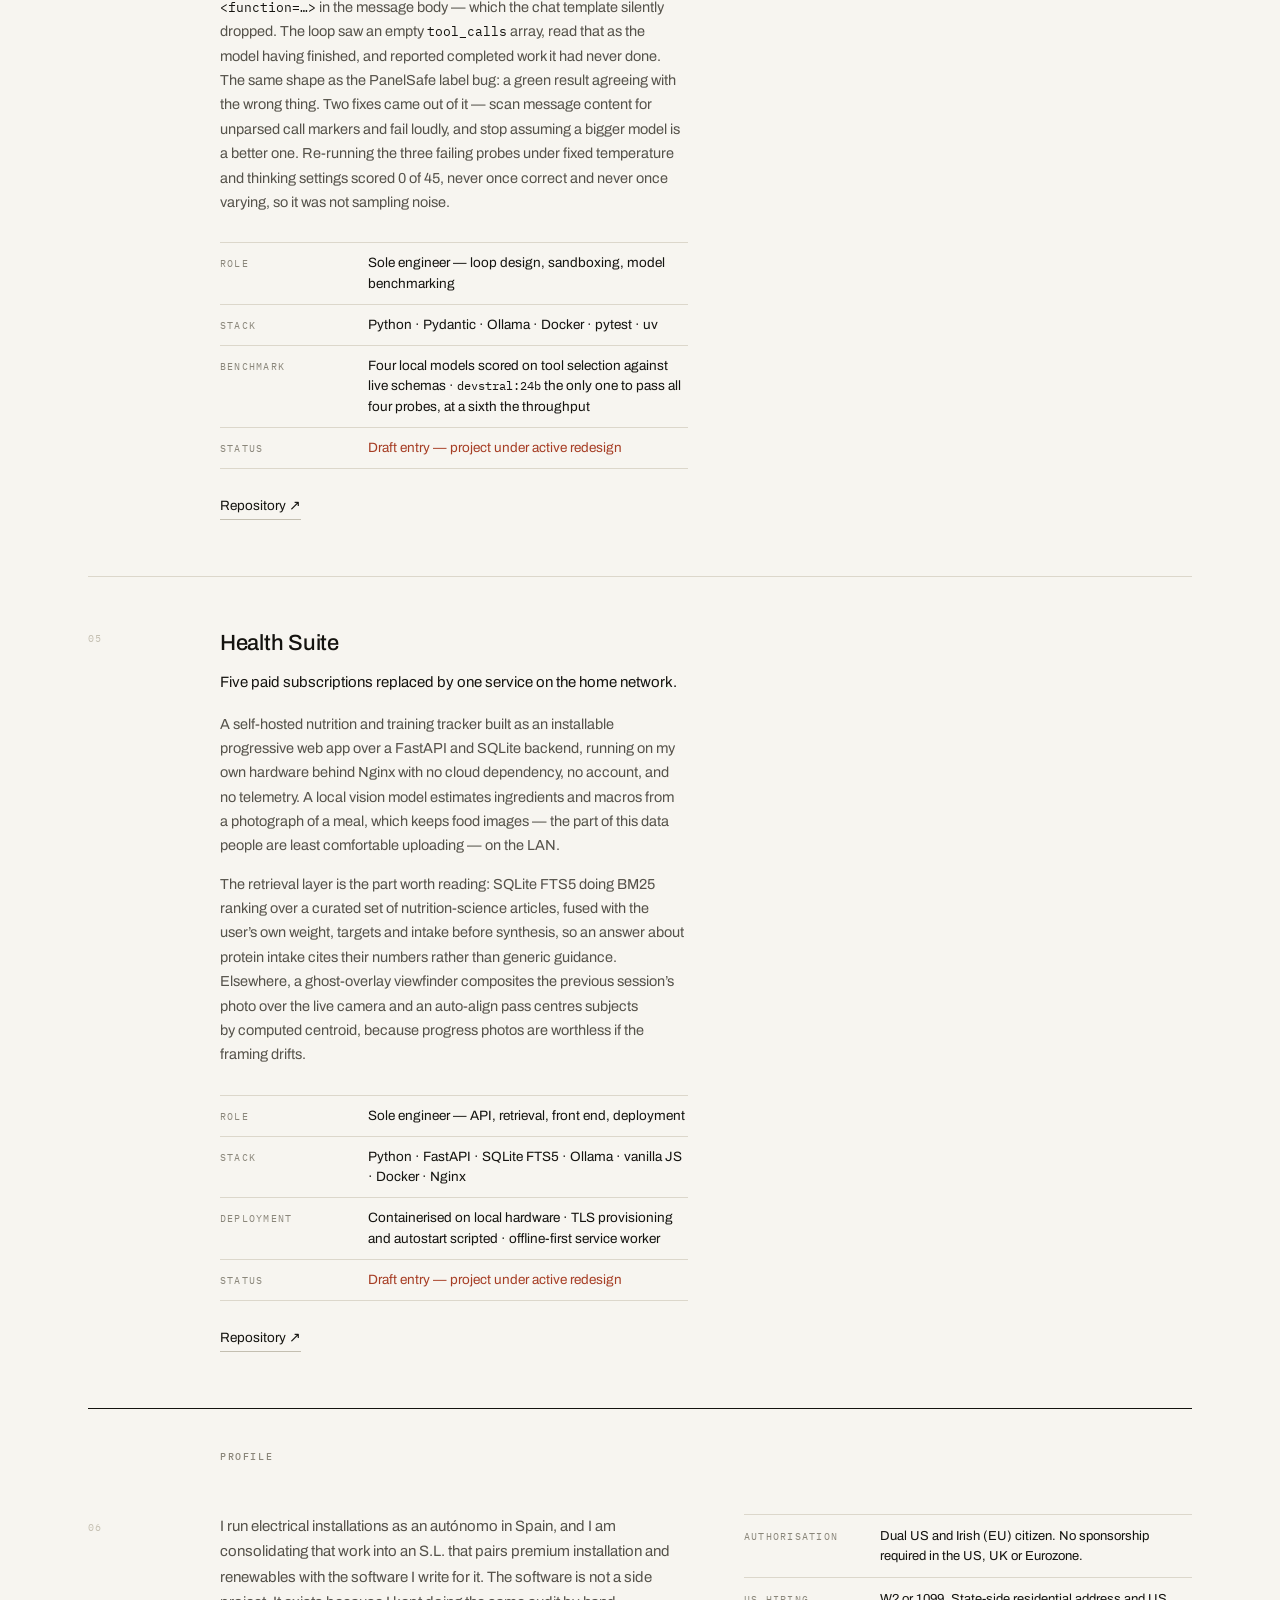
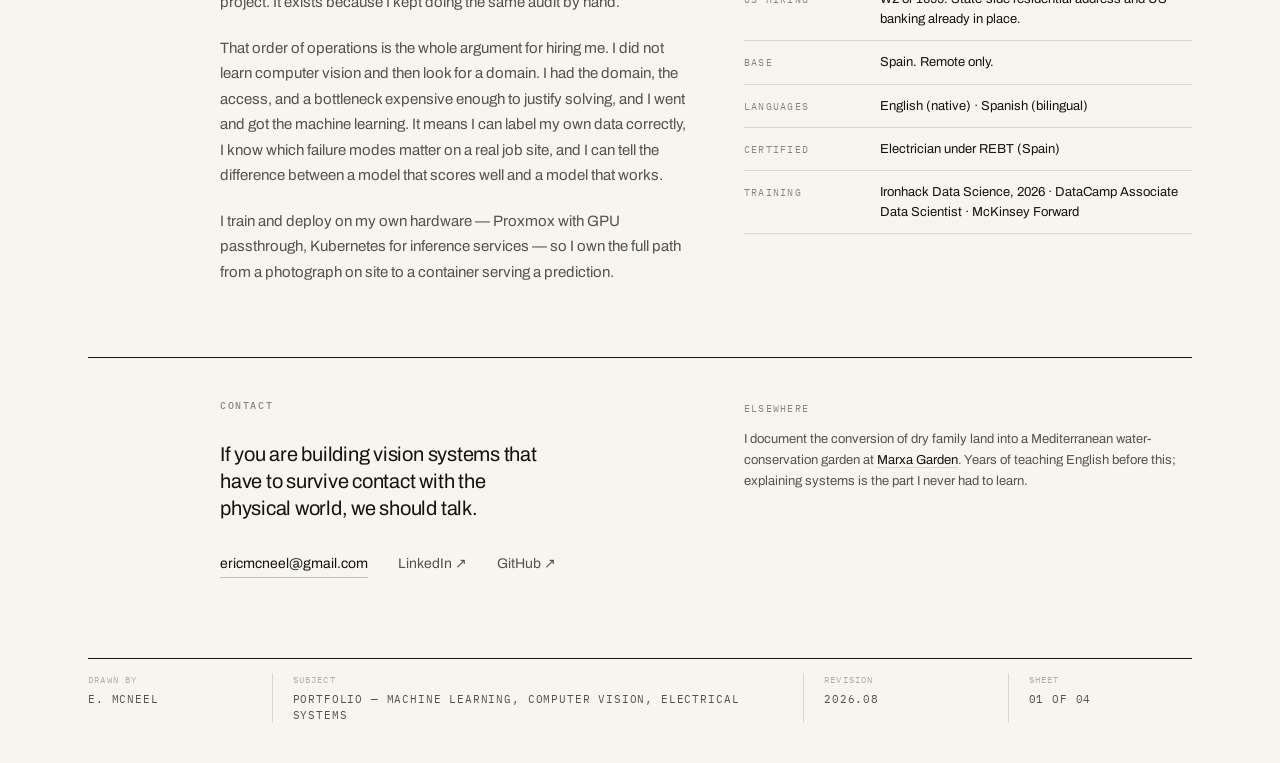
==== commit 87847870: "draft(portfolio): add Hermes and Health Suite project cards Two entries from the recent GitHub work," ====
--- a/index.html
+++ b/index.html
@@ -198,6 +198,88 @@
 
             <div></div>
         </article>
+
+        <hr class="rule--hair">
+
+        <!-- 04 Hermes -->
+        <article class="row project">
+            <div><span class="desig">04</span></div>
+
+            <div>
+                <h2>Hermes</h2>
+                <p class="project__lede">A containerised agent loop, and the failure mode that made it necessary.</p>
+
+                <p class="project__body">An autonomous coding agent that runs sandboxed in its own container against local models served by Ollama. File operations are bounded to a single writable workspace with the harness schemas mounted read-only; when the agent needs a human it posts a clarification card to a review queue rather than guessing. A stuck-loop detector watches for repeated tool-call signatures and no-op edits and trips a circuit breaker before the run burns its budget.</p>
+
+                <p class="project__body">It exists because of a benchmark result. Run against the real tool schemas, <code>qwen3-coder:30b</code> emitted its tool calls as prose &#8212; <code>&lt;function=&#8230;&gt;</code> in the message body &#8212; which the chat template silently dropped. The loop saw an empty <code>tool_calls</code> array, read that as the model having finished, and reported completed work it had never done. The same shape as the PanelSafe label bug: a green result agreeing with the wrong thing. Two fixes came out of it &#8212; scan message content for unparsed call markers and fail loudly, and stop assuming a bigger model is a better one. Re-running the three failing probes under fixed temperature and thinking settings scored 0 of 45, never once correct and never once varying, so it was not sampling noise.</p>
+
+                <div class="spec">
+                    <div class="spec__row">
+                        <div class="spec__key">Role</div>
+                        <div class="spec__val">Sole engineer &#8212; loop design, sandboxing, model benchmarking</div>
+                    </div>
+                    <div class="spec__row">
+                        <div class="spec__key">Stack</div>
+                        <div class="spec__val">Python &#183; Pydantic &#183; Ollama &#183; Docker &#183; pytest &#183; uv</div>
+                    </div>
+                    <div class="spec__row">
+                        <div class="spec__key">Benchmark</div>
+                        <div class="spec__val">Four local models scored on tool selection against live schemas &#183; <code>devstral:24b</code> the only one to pass all four probes, at a sixth the throughput</div>
+                    </div>
+                    <div class="spec__row">
+                        <div class="spec__key">Status</div>
+                        <div class="spec__val spec__val--status">Draft entry &#8212; project under active redesign</div>
+                    </div>
+                </div>
+
+                <p class="project__links">
+                    <a href="https://github.com/cerrmcneel/Hermes_deploy" target="_blank" rel="noopener noreferrer">Repository &#8599;</a>
+                </p>
+            </div>
+
+            <div></div>
+        </article>
+
+        <hr class="rule--hair">
+
+        <!-- 05 Health Suite -->
+        <article class="row project">
+            <div><span class="desig">05</span></div>
+
+            <div>
+                <h2>Health Suite</h2>
+                <p class="project__lede">Five paid subscriptions replaced by one service on the home network.</p>
+
+                <p class="project__body">A self-hosted nutrition and training tracker built as an installable progressive web app over a FastAPI and SQLite backend, running on my own hardware behind Nginx with no cloud dependency, no account, and no telemetry. A local vision model estimates ingredients and macros from a photograph of a meal, which keeps food images &#8212; the part of this data people are least comfortable uploading &#8212; on the LAN.</p>
+
+                <p class="project__body">The retrieval layer is the part worth reading: SQLite FTS5 doing BM25 ranking over a curated set of nutrition-science articles, fused with the user&#8217;s own weight, targets and intake before synthesis, so an answer about protein intake cites their numbers rather than generic guidance. Elsewhere, a ghost-overlay viewfinder composites the previous session&#8217;s photo over the live camera and an auto-align pass centres subjects by computed centroid, because progress photos are worthless if the framing drifts.</p>
+
+                <div class="spec">
+                    <div class="spec__row">
+                        <div class="spec__key">Role</div>
+                        <div class="spec__val">Sole engineer &#8212; API, retrieval, front end, deployment</div>
+                    </div>
+                    <div class="spec__row">
+                        <div class="spec__key">Stack</div>
+                        <div class="spec__val">Python &#183; FastAPI &#183; SQLite FTS5 &#183; Ollama &#183; vanilla JS &#183; Docker &#183; Nginx</div>
+                    </div>
+                    <div class="spec__row">
+                        <div class="spec__key">Deployment</div>
+                        <div class="spec__val">Containerised on local hardware &#183; TLS provisioning and autostart scripted &#183; offline-first service worker</div>
+                    </div>
+                    <div class="spec__row">
+                        <div class="spec__key">Status</div>
+                        <div class="spec__val spec__val--status">Draft entry &#8212; project under active redesign</div>
+                    </div>
+                </div>
+
+                <p class="project__links">
+                    <a href="https://github.com/cerrmcneel/health_app" target="_blank" rel="noopener noreferrer">Repository &#8599;</a>
+                </p>
+            </div>
+
+            <div></div>
+        </article>
     </section>
 
     <hr class="rule">
@@ -210,7 +292,7 @@
         </div>
 
         <div class="row row--body">
-            <div><span class="desig">04</span></div>
+            <div><span class="desig">06</span></div>
 
             <div>
                 <p class="prose">I run electrical installations as an aut&#243;nomo in Spain, and I am consolidating that work into an S.L. that pairs premium installation and renewables with the software I write for it. The software is not a side project. It exists because I kept doing the same audit by hand.</p>
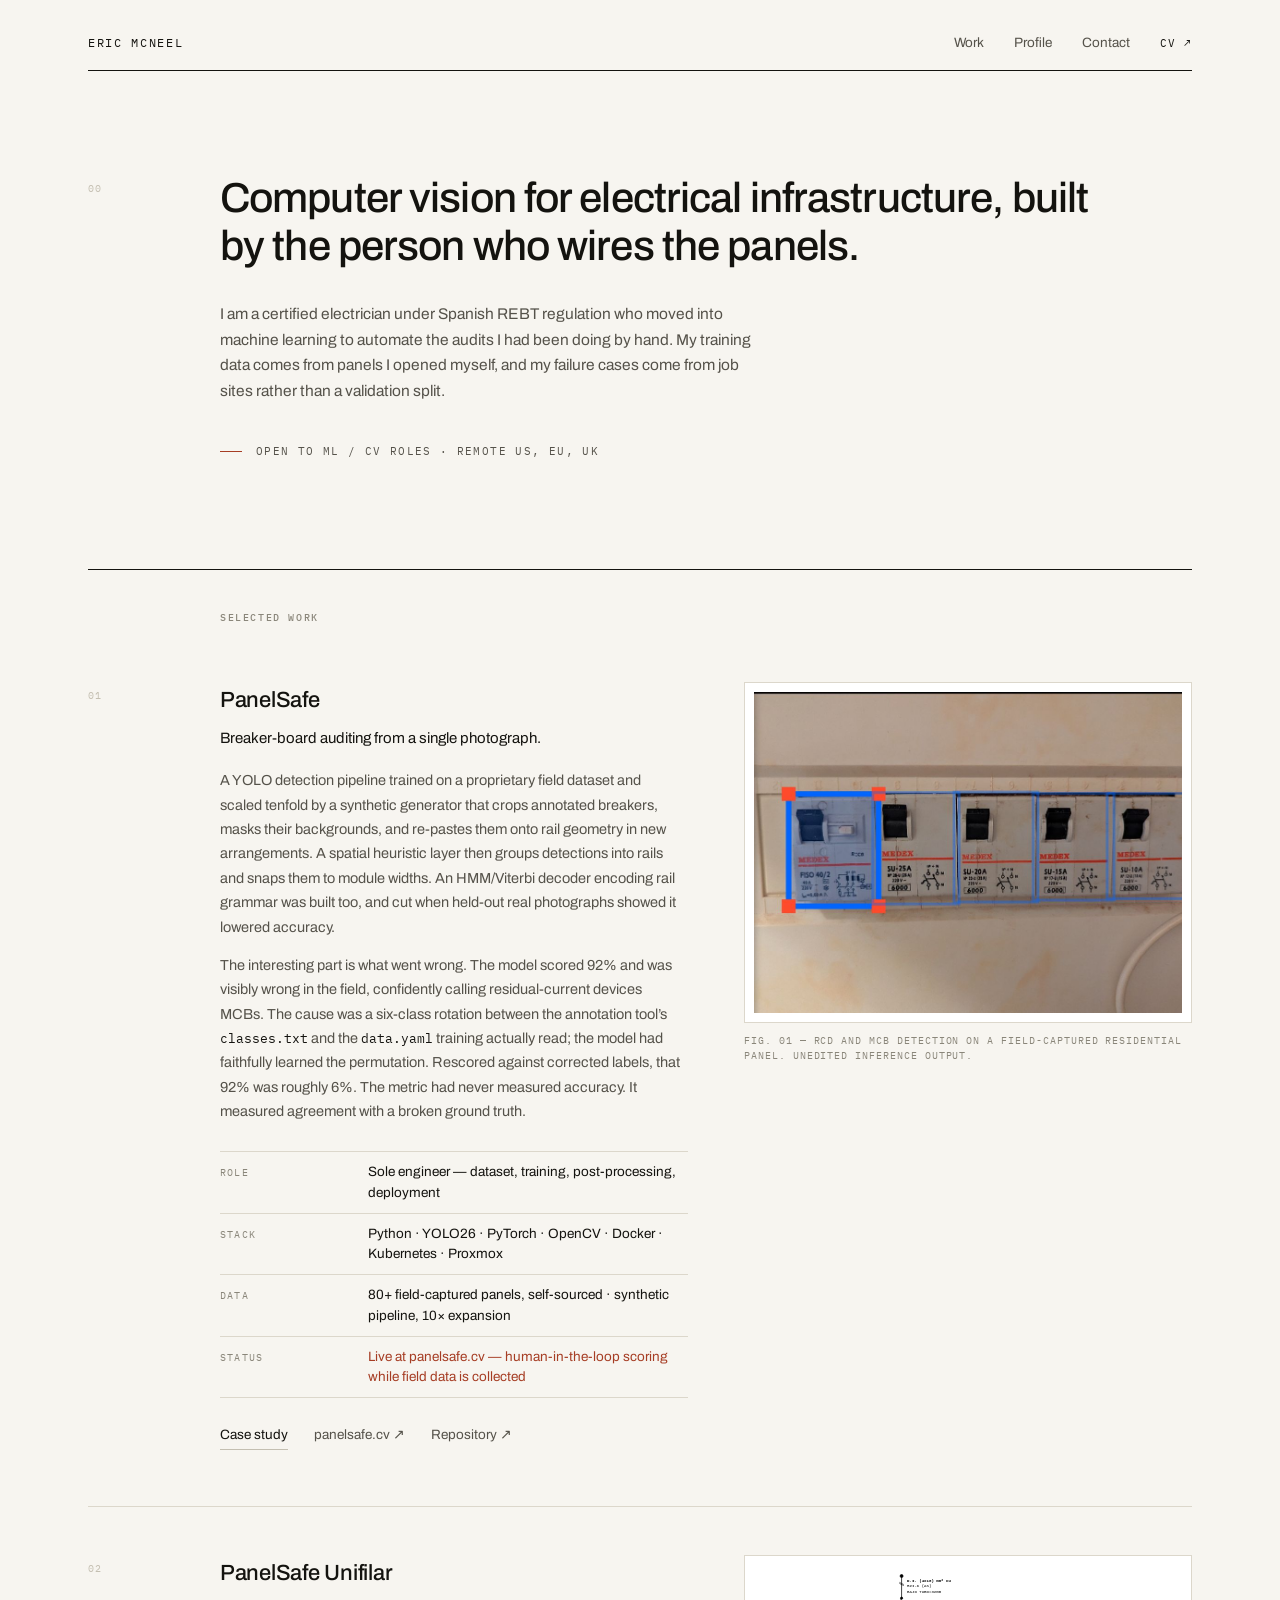
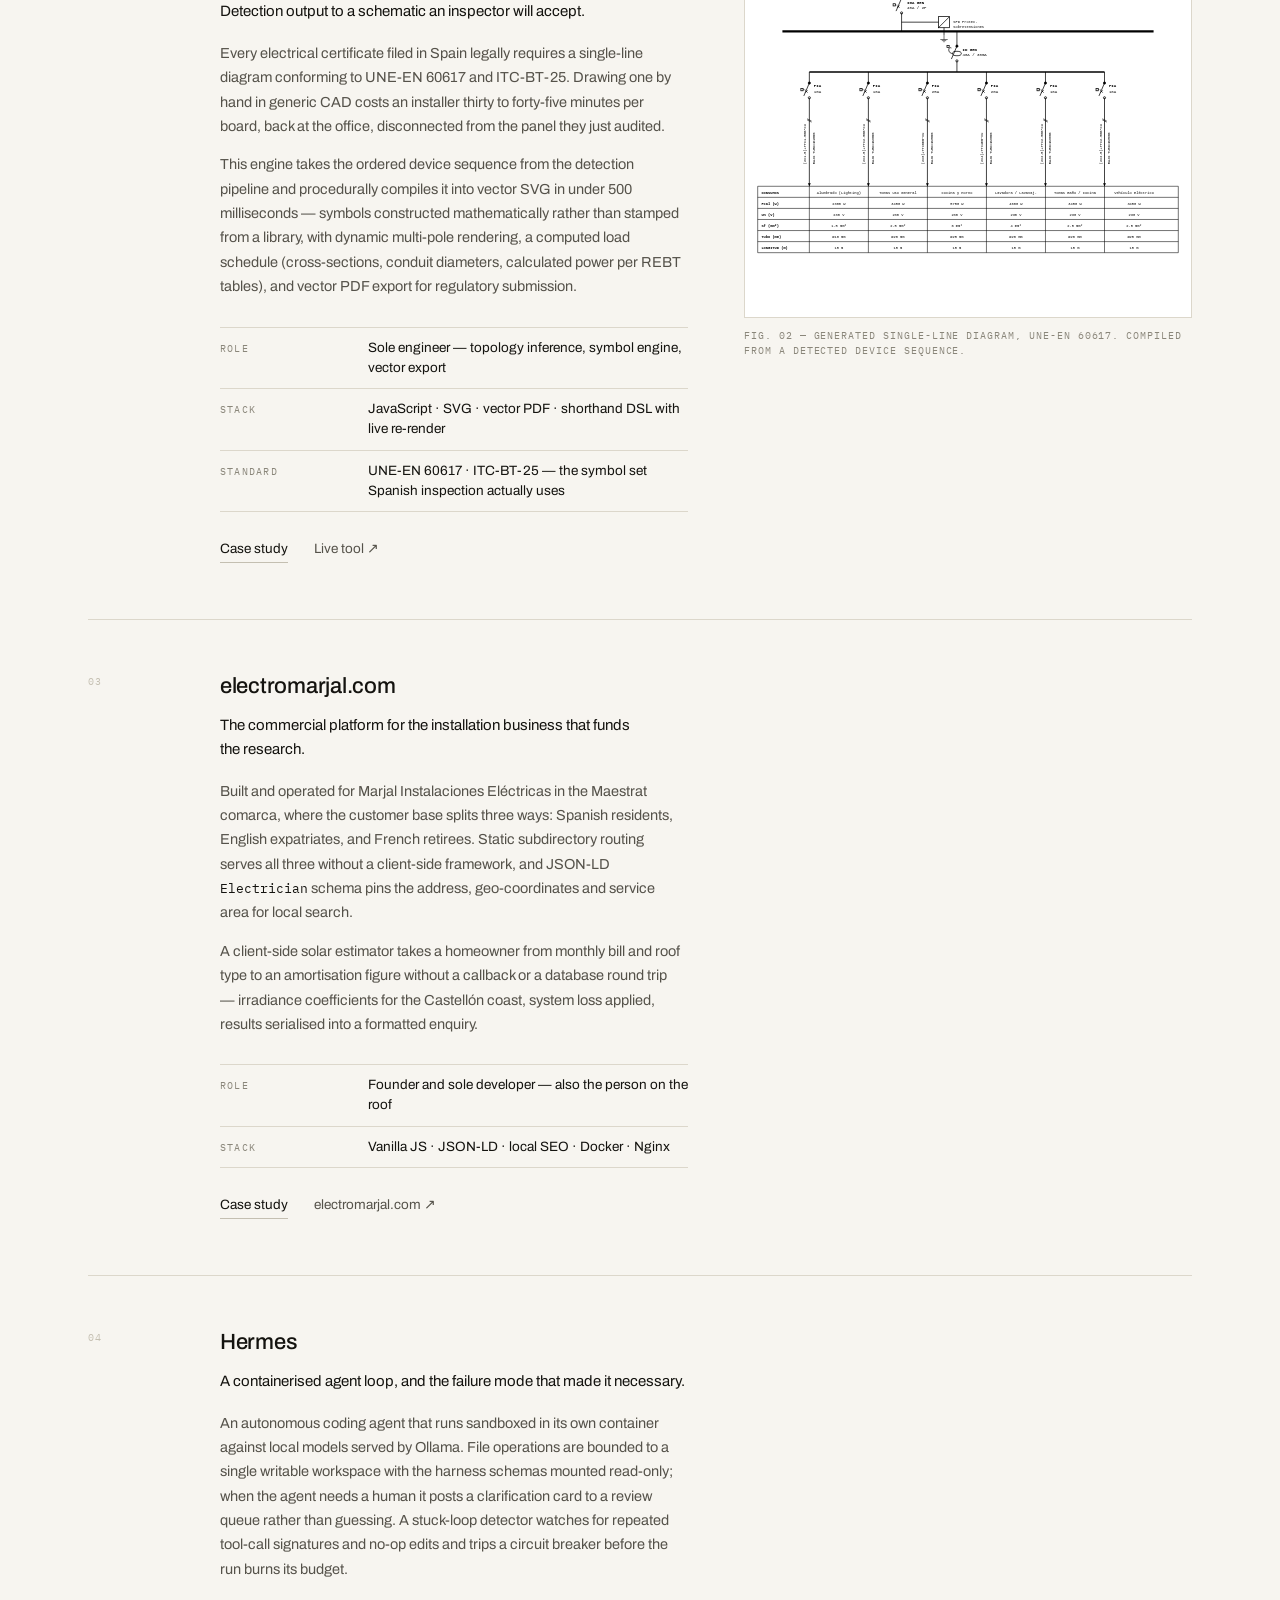
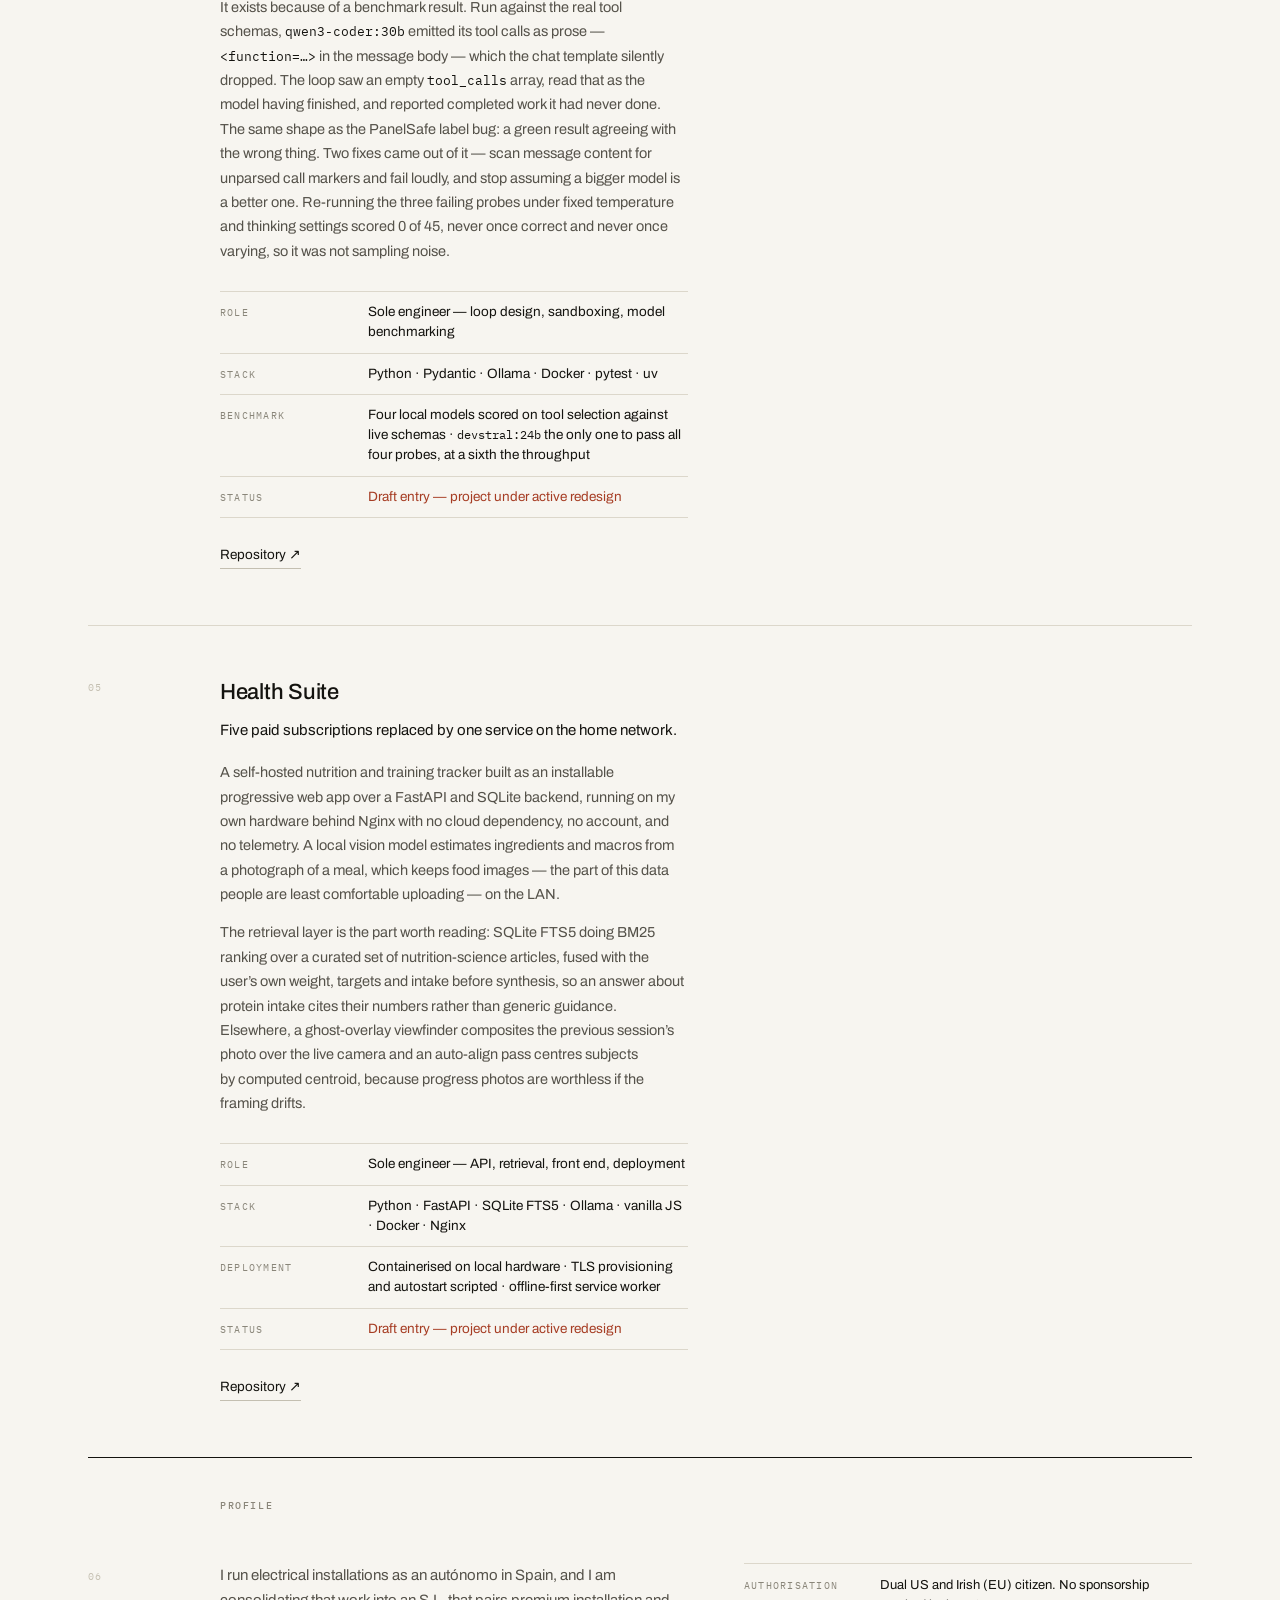
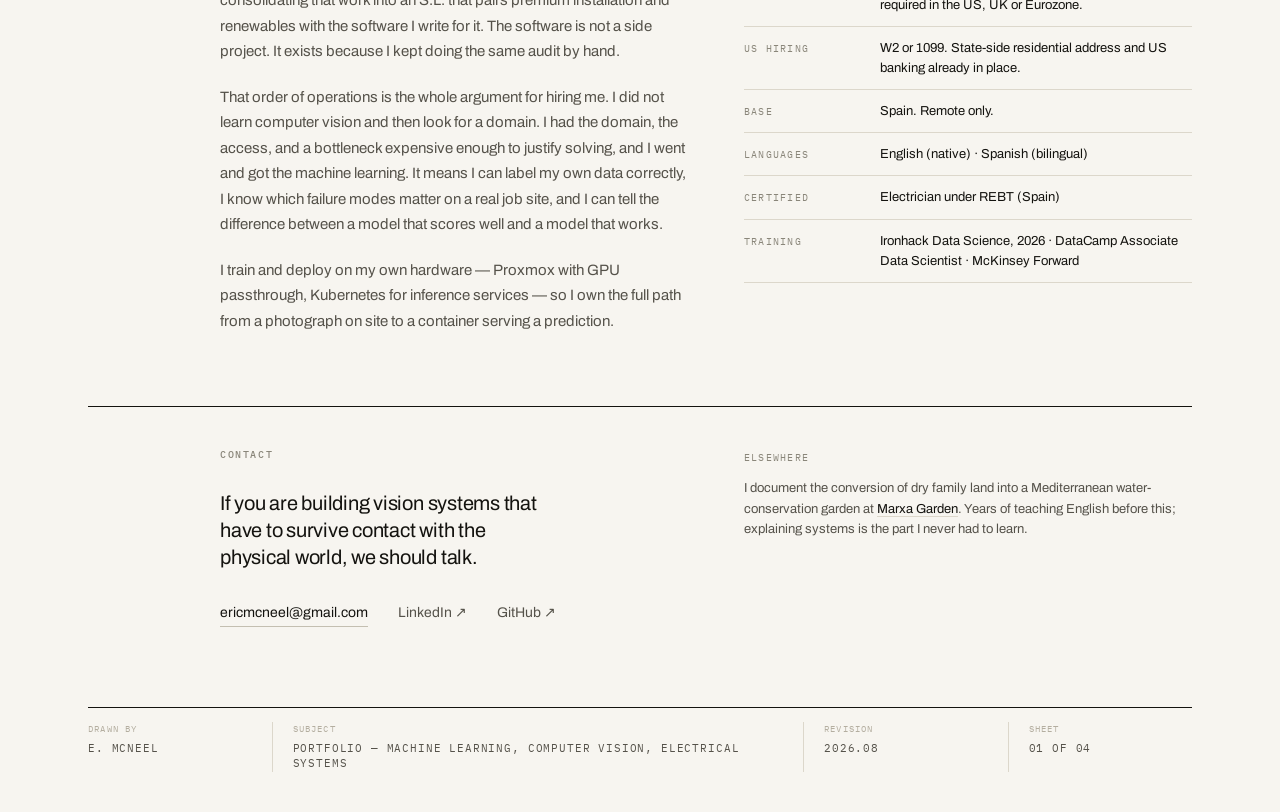
==== commit b1338671: "fix(portfolio): replace ablation placeholders and correct pipeline claims Filled the PanelSafe ablat" ====
--- a/index.html
+++ b/index.html
@@ -84,7 +84,7 @@
                 <h2>PanelSafe</h2>
                 <p class="project__lede">Breaker-board auditing from a single photograph.</p>
 
-                <p class="project__body">A YOLO detection pipeline trained on a proprietary field dataset and scaled tenfold by a synthetic generator that crops annotated breakers, masks their backgrounds, and re-pastes them onto rail geometry in new arrangements. Detections are then refined by a spatial heuristic layer and an HMM/Viterbi decoder that applies the physical grammar of a DIN rail.</p>
+                <p class="project__body">A YOLO detection pipeline trained on a proprietary field dataset and scaled tenfold by a synthetic generator that crops annotated breakers, masks their backgrounds, and re-pastes them onto rail geometry in new arrangements. A spatial heuristic layer then groups detections into rails and snaps them to module widths. An HMM/Viterbi decoder encoding rail grammar was built too, and cut when held-out real photographs showed it lowered accuracy.</p>
 
                 <p class="project__body">The interesting part is what went wrong. The model scored 92% and was visibly wrong in the field, confidently calling residual-current devices MCBs. The cause was a six-class rotation between the annotation tool&#8217;s <code>classes.txt</code> and the <code>data.yaml</code> training actually read; the model had faithfully learned the permutation. Rescored against corrected labels, that 92% was roughly 6%. The metric had never measured accuracy. It measured agreement with a broken ground truth.</p>
 
@@ -95,7 +95,7 @@
                     </div>
                     <div class="spec__row">
                         <div class="spec__key">Stack</div>
-                        <div class="spec__val">Python &#183; YOLOv8 &#183; PyTorch &#183; OpenCV &#183; Docker &#183; Kubernetes &#183; Proxmox</div>
+                        <div class="spec__val">Python &#183; YOLO26 &#183; PyTorch &#183; OpenCV &#183; Docker &#183; Kubernetes &#183; Proxmox</div>
                     </div>
                     <div class="spec__row">
                         <div class="spec__key">Data</div>
@@ -134,7 +134,7 @@
 
                 <p class="project__body">Every electrical certificate filed in Spain legally requires a single-line diagram conforming to UNE-EN 60617 and ITC-BT-25. Drawing one by hand in generic CAD costs an installer thirty to forty-five minutes per board, back at the office, disconnected from the panel they just audited.</p>
 
-                <p class="project__body">This engine takes the structured device sequence from the rail decoder and procedurally compiles it into vector SVG in under 500 milliseconds &#8212; symbols constructed mathematically rather than stamped from a library, with dynamic multi-pole rendering, a computed load schedule (cross-sections, conduit diameters, calculated power per REBT tables), and vector PDF export for regulatory submission.</p>
+                <p class="project__body">This engine takes the ordered device sequence from the detection pipeline and procedurally compiles it into vector SVG in under 500 milliseconds &#8212; symbols constructed mathematically rather than stamped from a library, with dynamic multi-pole rendering, a computed load schedule (cross-sections, conduit diameters, calculated power per REBT tables), and vector PDF export for regulatory submission.</p>
 
                 <div class="spec">
                     <div class="spec__row">
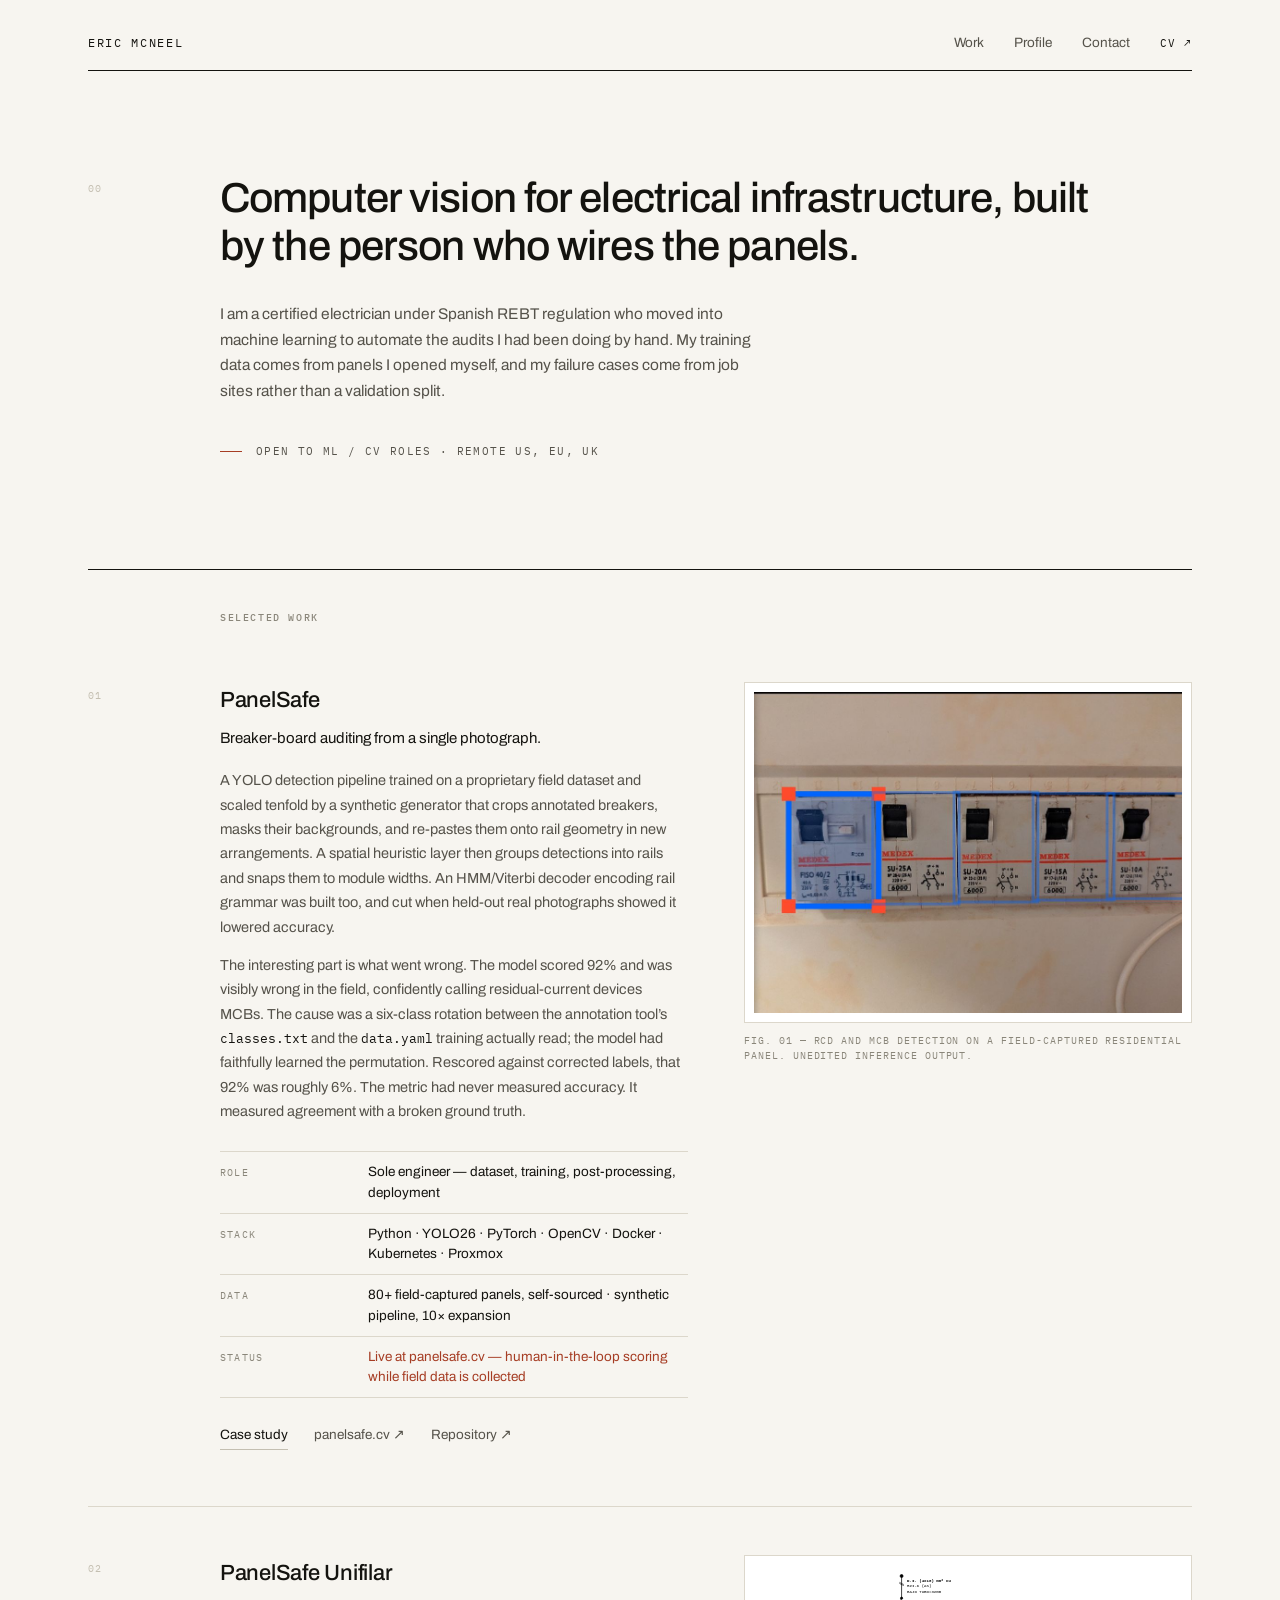
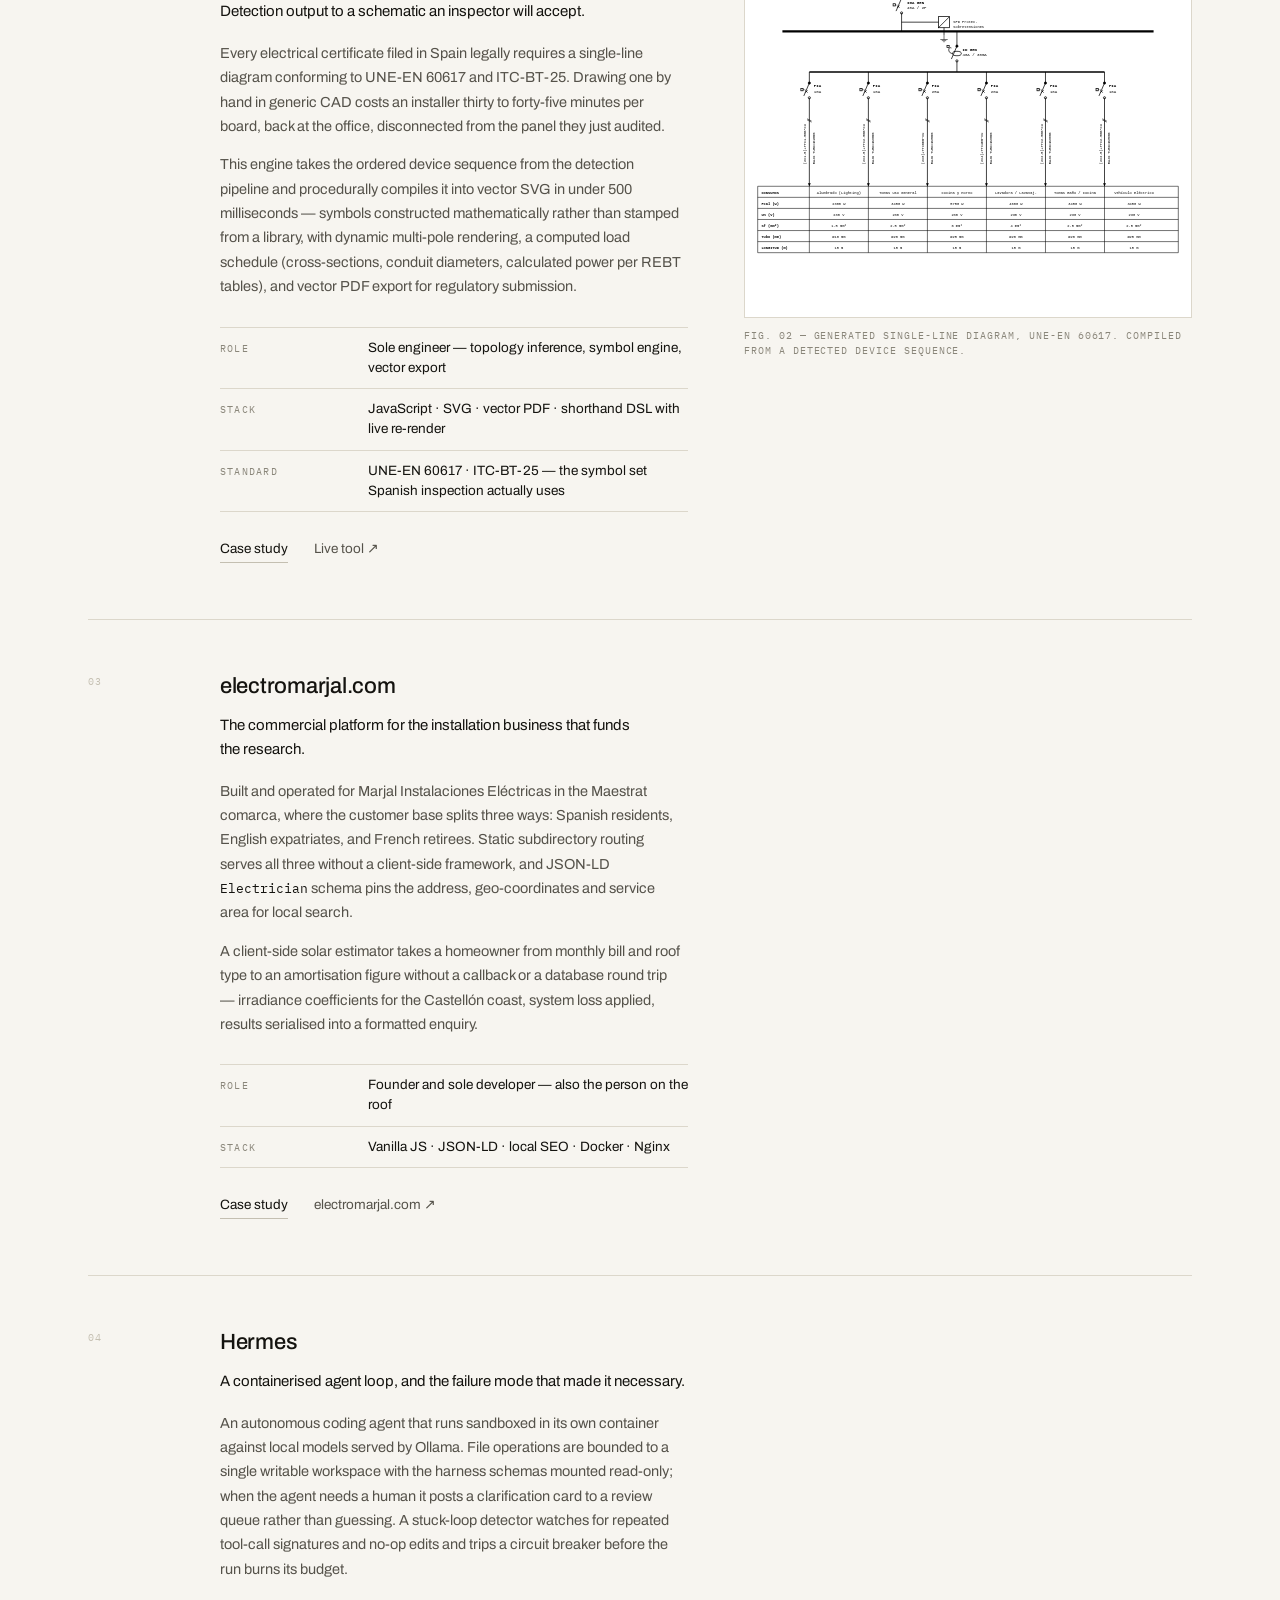
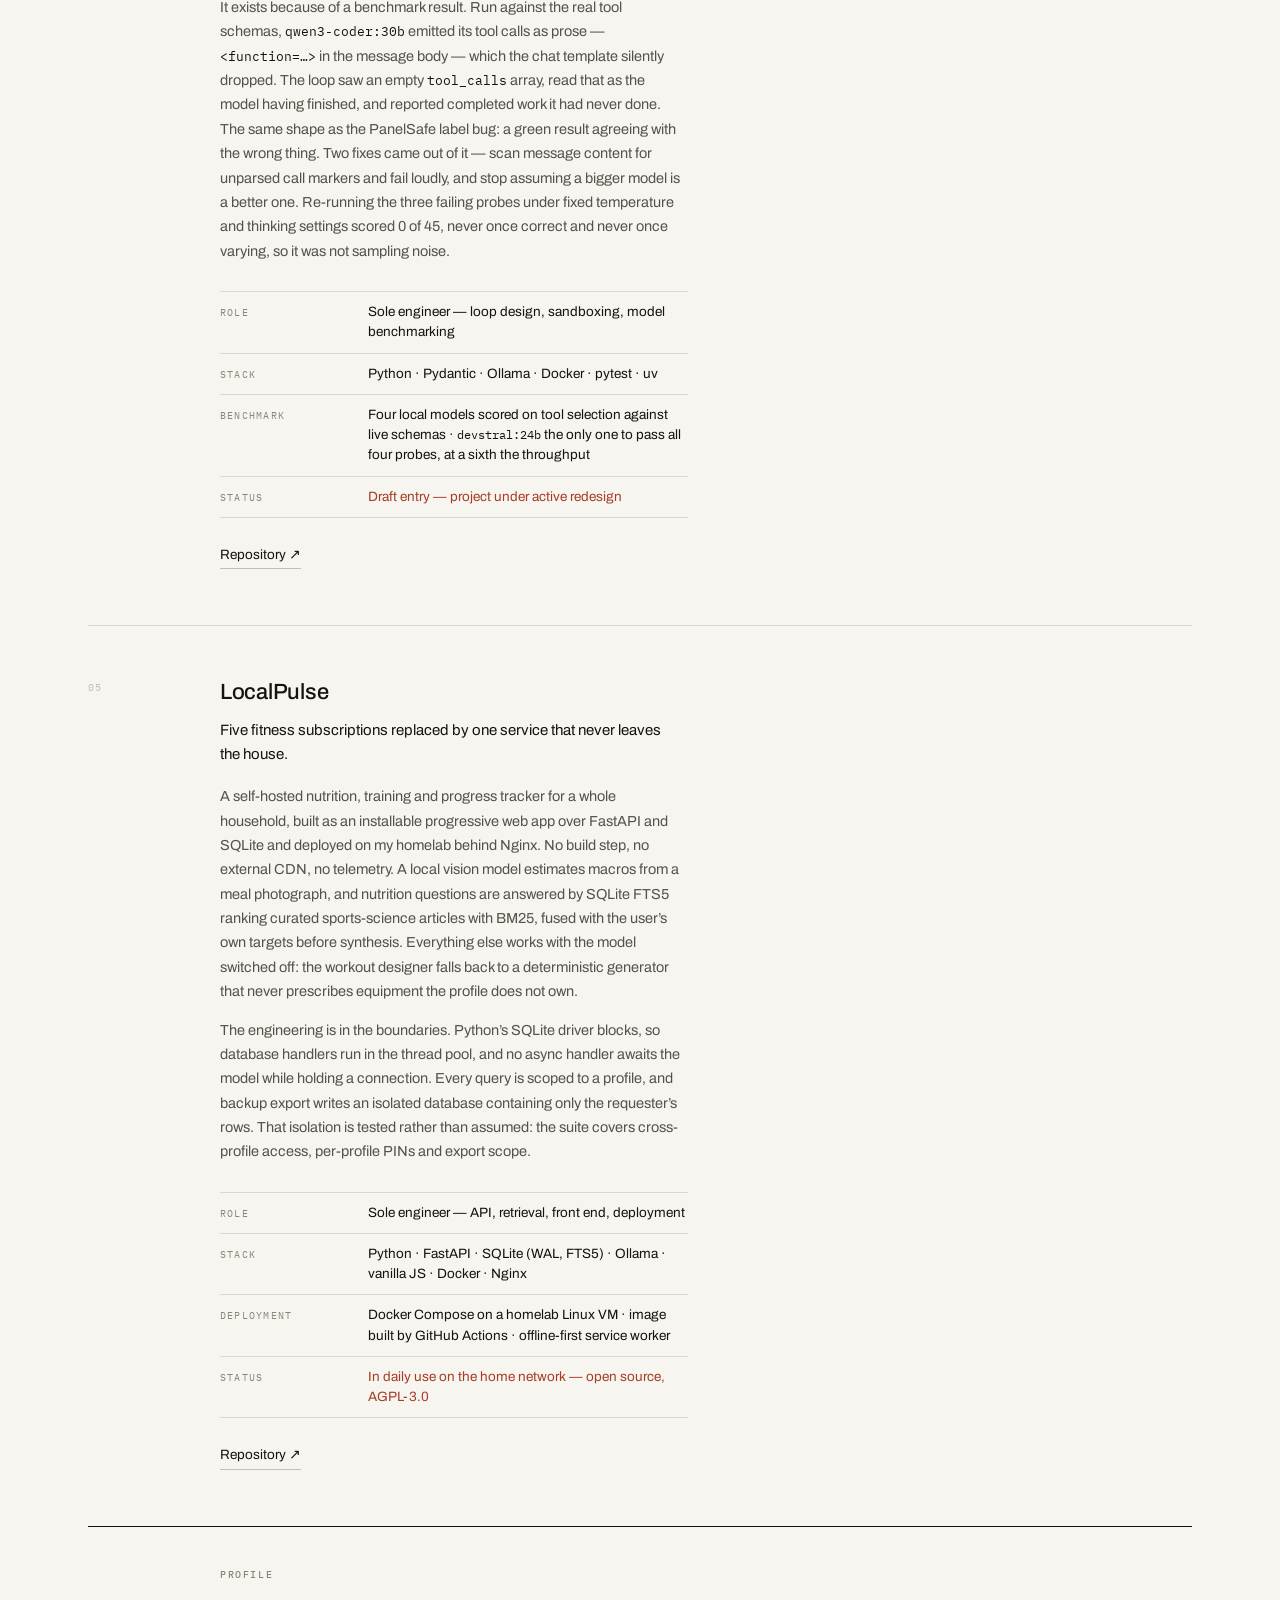
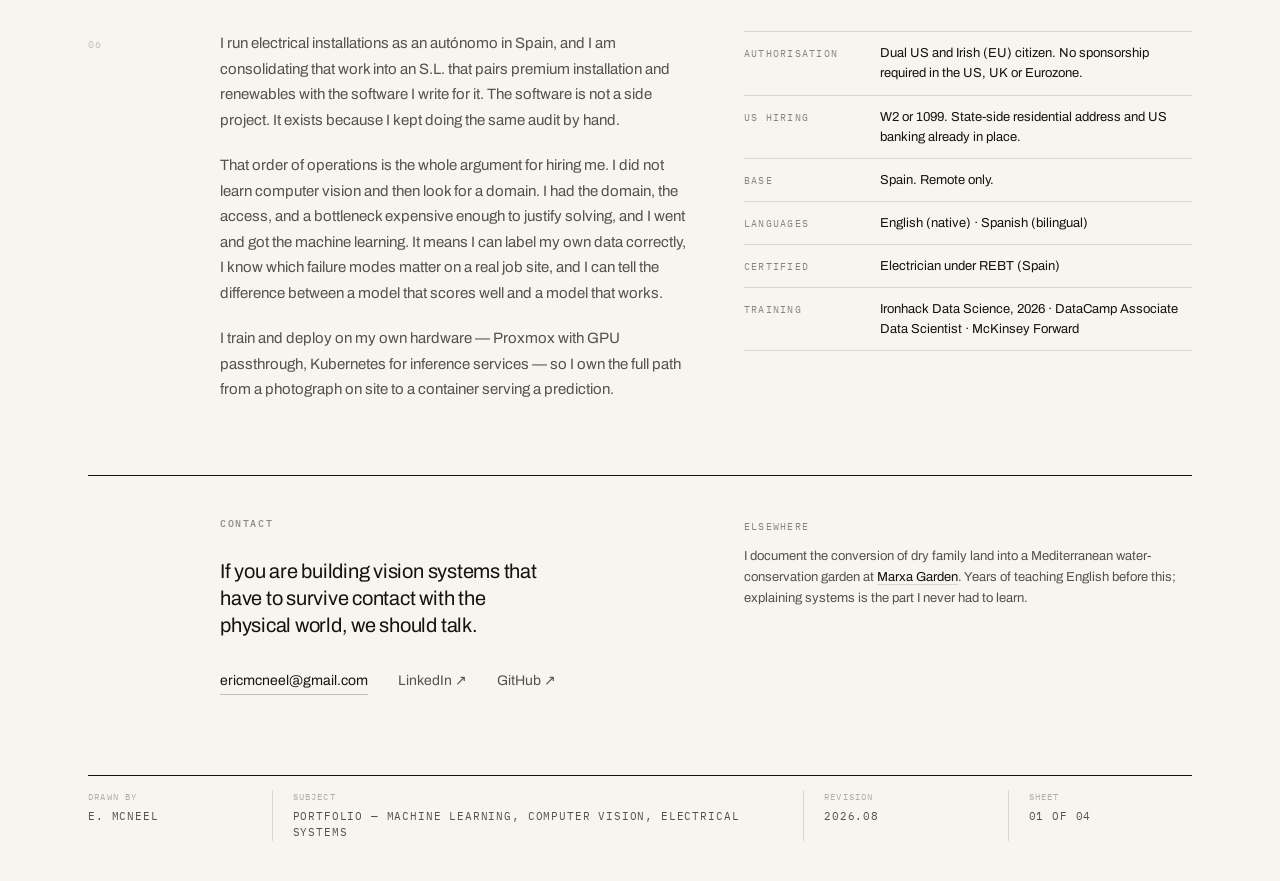
==== commit 2cd122d1: "feat(portfolio): finalise LocalPulse card (was Health Suite draft) The health_app redesign has lande" ====
--- a/index.html
+++ b/index.html
@@ -242,17 +242,17 @@
 
         <hr class="rule--hair">
 
-        <!-- 05 Health Suite -->
+        <!-- 05 LocalPulse -->
         <article class="row project">
             <div><span class="desig">05</span></div>
 
             <div>
-                <h2>Health Suite</h2>
-                <p class="project__lede">Five paid subscriptions replaced by one service on the home network.</p>
-
-                <p class="project__body">A self-hosted nutrition and training tracker built as an installable progressive web app over a FastAPI and SQLite backend, running on my own hardware behind Nginx with no cloud dependency, no account, and no telemetry. A local vision model estimates ingredients and macros from a photograph of a meal, which keeps food images &#8212; the part of this data people are least comfortable uploading &#8212; on the LAN.</p>
-
-                <p class="project__body">The retrieval layer is the part worth reading: SQLite FTS5 doing BM25 ranking over a curated set of nutrition-science articles, fused with the user&#8217;s own weight, targets and intake before synthesis, so an answer about protein intake cites their numbers rather than generic guidance. Elsewhere, a ghost-overlay viewfinder composites the previous session&#8217;s photo over the live camera and an auto-align pass centres subjects by computed centroid, because progress photos are worthless if the framing drifts.</p>
+                <h2>LocalPulse</h2>
+                <p class="project__lede">Five fitness subscriptions replaced by one service that never leaves the house.</p>
+
+                <p class="project__body">A self-hosted nutrition, training and progress tracker for a whole household, built as an installable progressive web app over FastAPI and SQLite and deployed on my homelab behind Nginx. No build step, no external CDN, no telemetry. A local vision model estimates macros from a meal photograph, and nutrition questions are answered by SQLite FTS5 ranking curated sports-science articles with BM25, fused with the user&#8217;s own targets before synthesis. Everything else works with the model switched off: the workout designer falls back to a deterministic generator that never prescribes equipment the profile does not own.</p>
+
+                <p class="project__body">The engineering is in the boundaries. Python&#8217;s SQLite driver blocks, so database handlers run in the thread pool, and no async handler awaits the model while holding a connection. Every query is scoped to a profile, and backup export writes an isolated database containing only the requester&#8217;s rows. That isolation is tested rather than assumed: the suite covers cross-profile access, per-profile PINs and export scope.</p>
 
                 <div class="spec">
                     <div class="spec__row">
@@ -261,15 +261,15 @@
                     </div>
                     <div class="spec__row">
                         <div class="spec__key">Stack</div>
-                        <div class="spec__val">Python &#183; FastAPI &#183; SQLite FTS5 &#183; Ollama &#183; vanilla JS &#183; Docker &#183; Nginx</div>
+                        <div class="spec__val">Python &#183; FastAPI &#183; SQLite (WAL, FTS5) &#183; Ollama &#183; vanilla JS &#183; Docker &#183; Nginx</div>
                     </div>
                     <div class="spec__row">
                         <div class="spec__key">Deployment</div>
-                        <div class="spec__val">Containerised on local hardware &#183; TLS provisioning and autostart scripted &#183; offline-first service worker</div>
+                        <div class="spec__val">Docker Compose on a homelab Linux VM &#183; image built by GitHub Actions &#183; offline-first service worker</div>
                     </div>
                     <div class="spec__row">
                         <div class="spec__key">Status</div>
-                        <div class="spec__val spec__val--status">Draft entry &#8212; project under active redesign</div>
+                        <div class="spec__val spec__val--status">In daily use on the home network &#8212; open source, AGPL-3.0</div>
                     </div>
                 </div>
 
